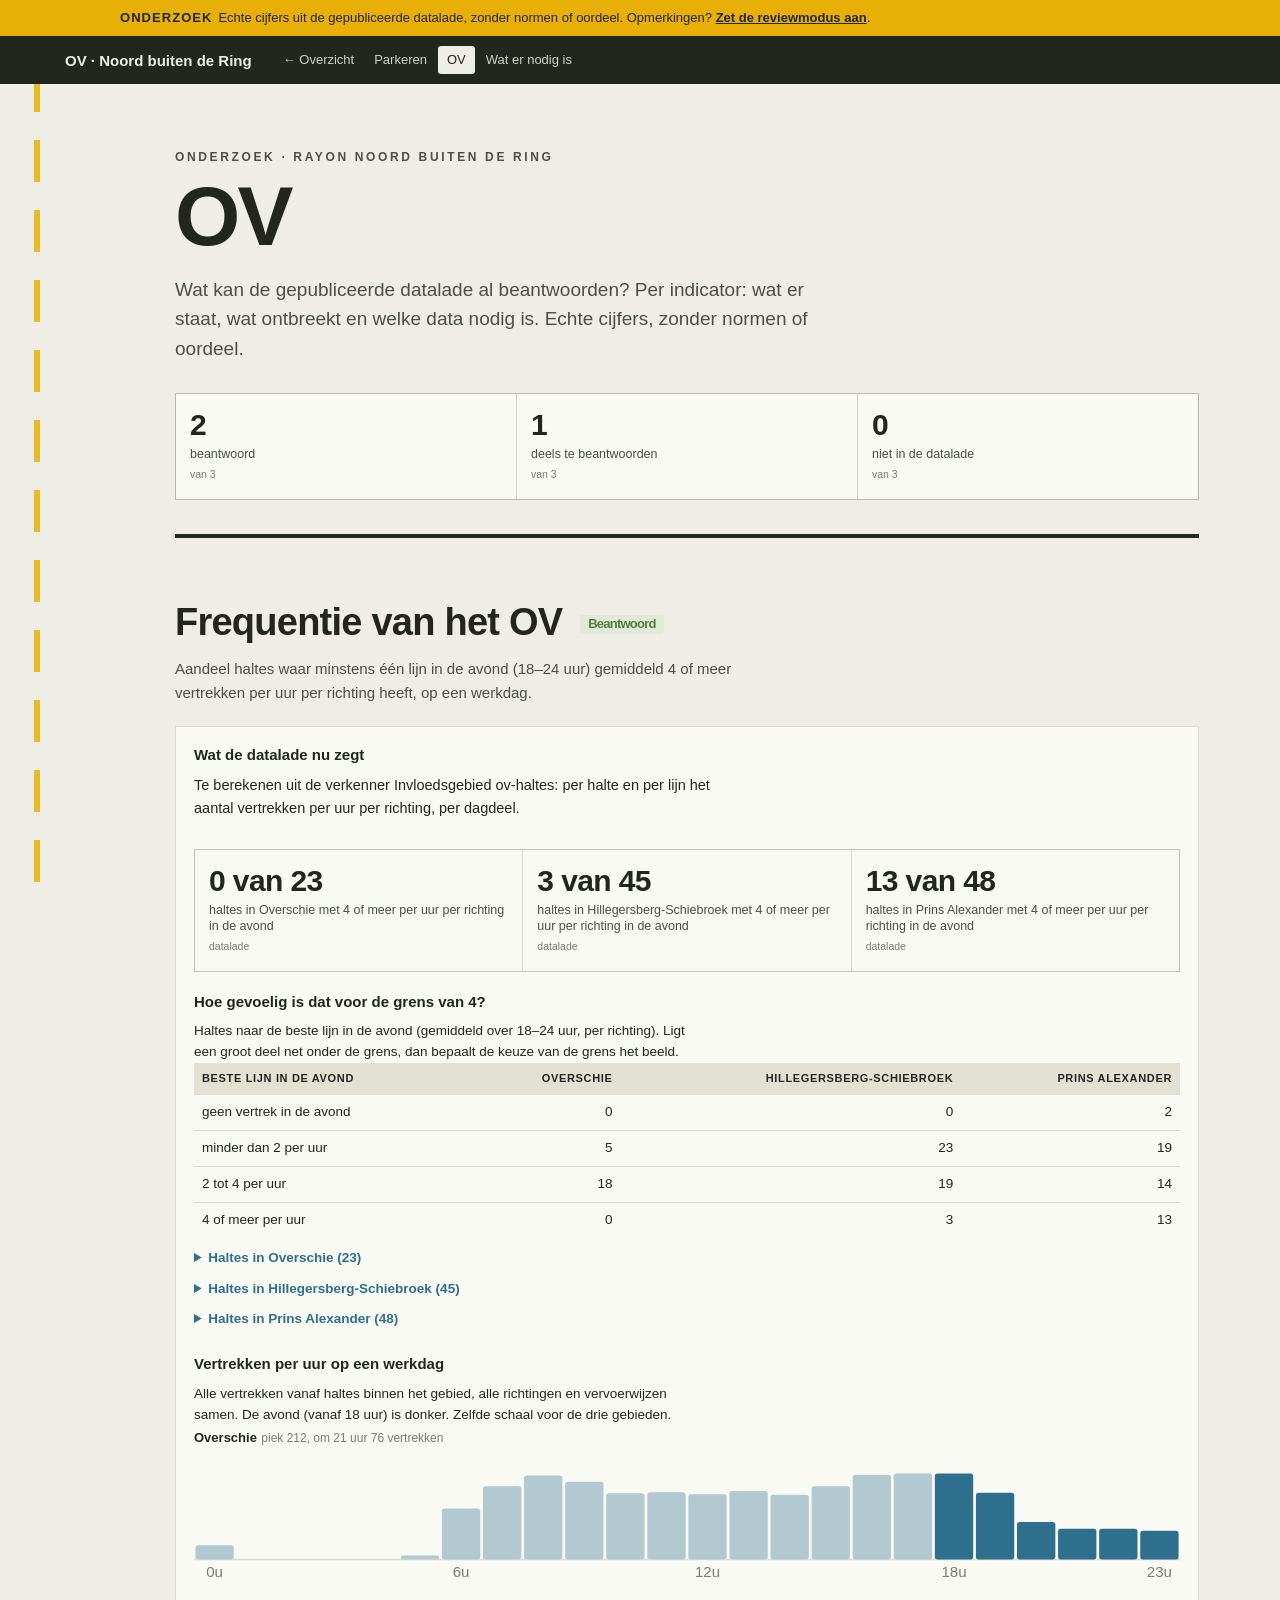
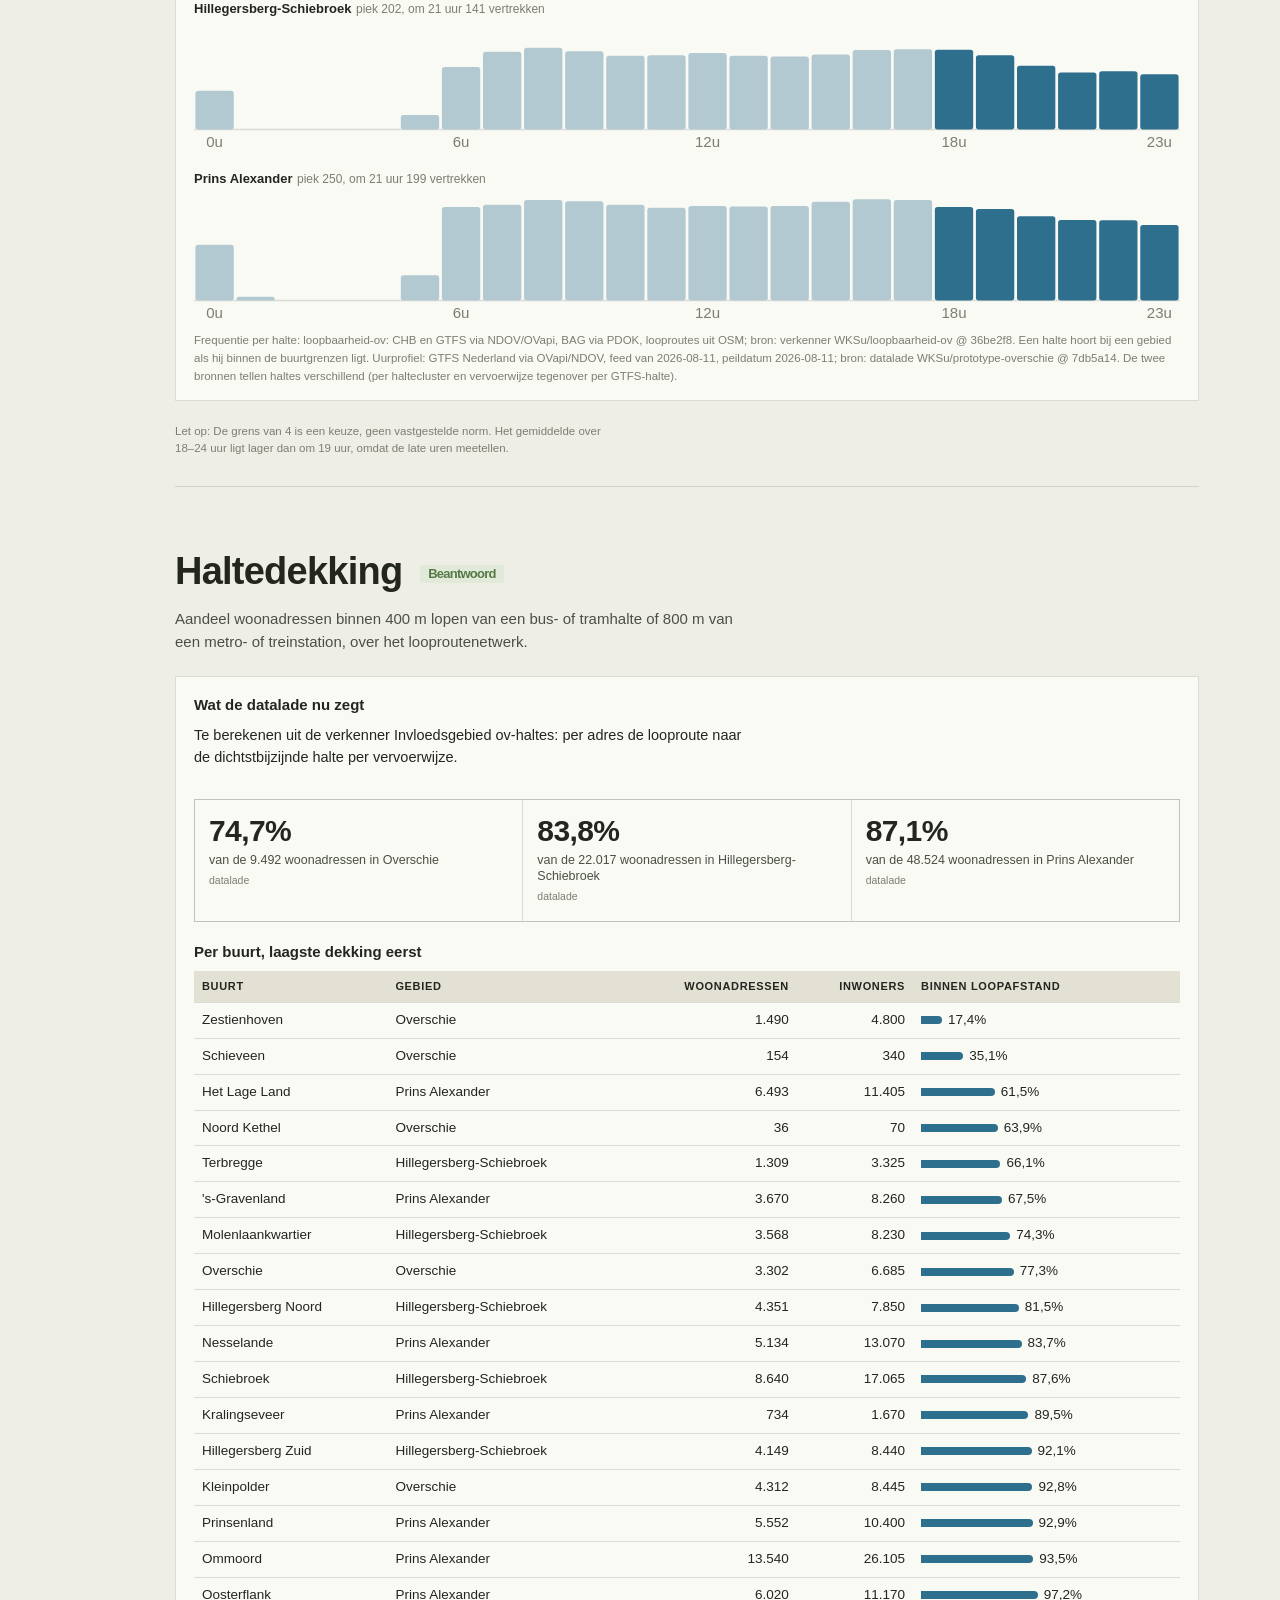
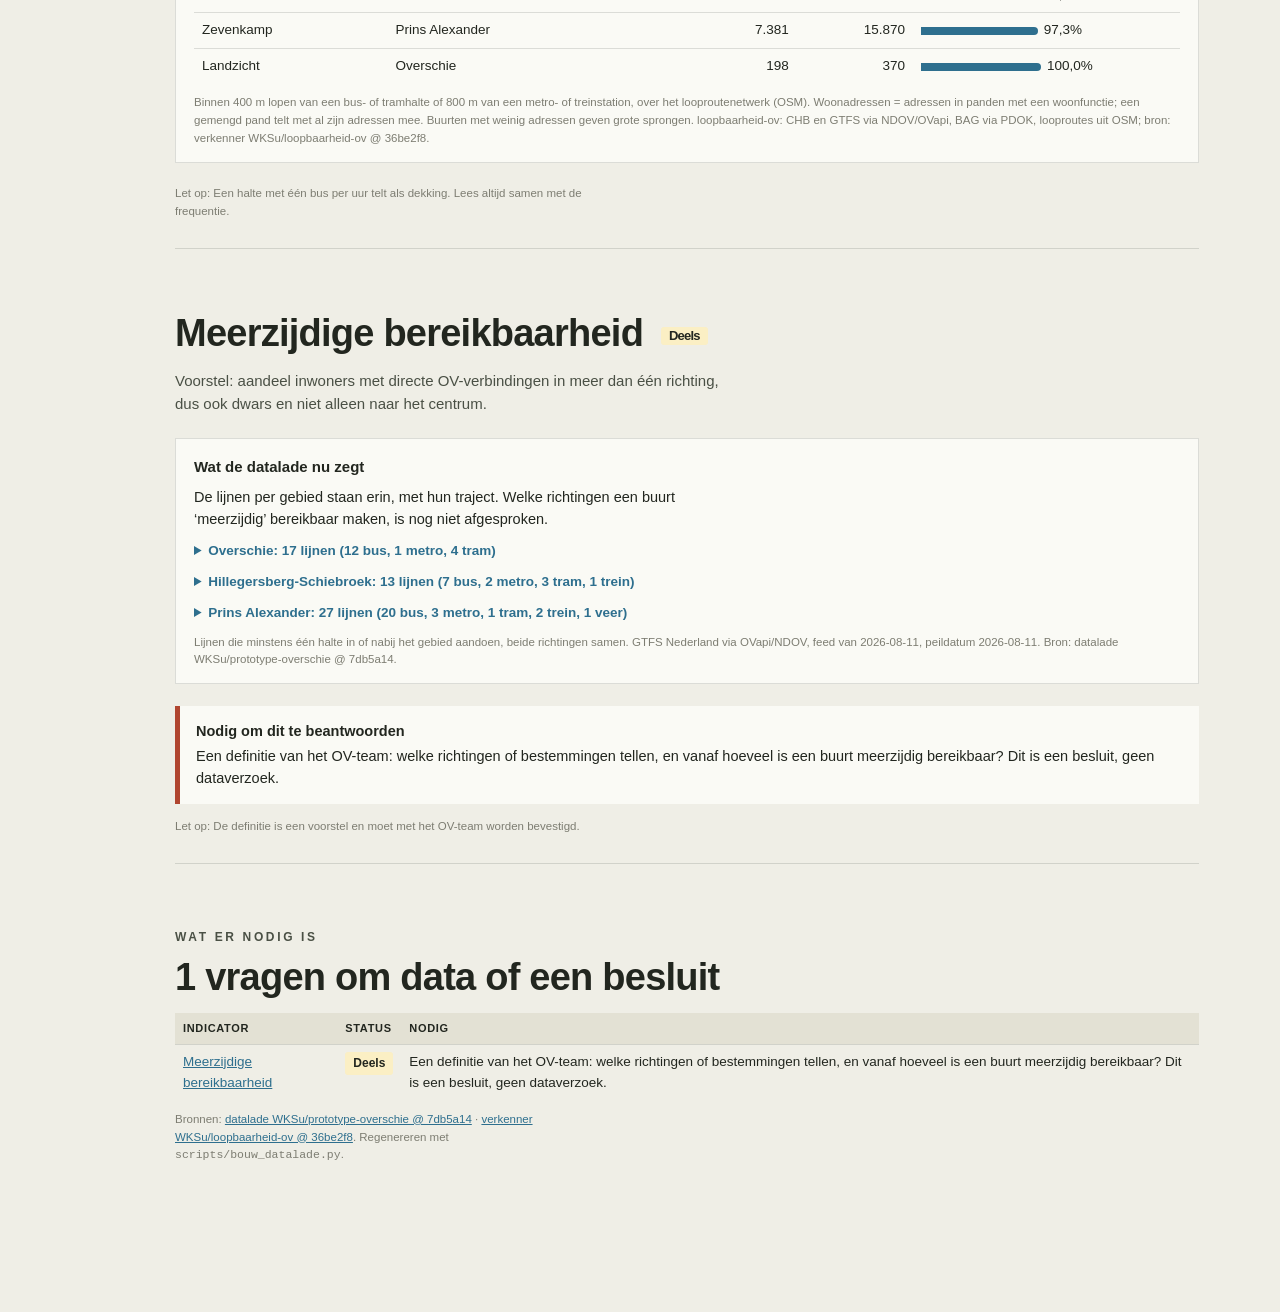
==== ov.html @ c2850d9d "Themaviewers Parkeren en OV met echte cijfers uit de datalade Parkeerdruk wordt "subbuurten met park" ====
<!DOCTYPE html>
<html lang="nl">
<head>
<meta charset="UTF-8">
<meta name="viewport" content="width=device-width, initial-scale=1">
<title>OV · Noord buiten de Ring</title>
<link rel="stylesheet" href="css/basis.css">
</head>
<body data-thema="ov" data-pagina="ov" data-review-hint="Reageer onder elk blok.">

<div class="prototype" role="note"><p><strong>Onderzoek</strong>Echte cijfers uit de gepubliceerde datalade, zonder normen of oordeel. Opmerkingen? <a href="?review=1">Zet de reviewmodus aan</a>.</p></div>

<header>
  <div class="hrow">
    <h3>OV · Noord buiten de Ring</h3>
    <nav aria-label="Pagina's">
      <a href="index.html">← Overzicht</a><a href="parkeren.html">Parkeren</a><a href="ov.html" aria-current="page">OV</a><a href="#nodig">Wat er nodig is</a>
    </nav>
  </div>
</header>

<div class="spine" aria-hidden="true"></div>

<main id="inhoud"></main>

<script src="data/indicatoren.js"></script>
<script src="data/datalade.js"></script>
<script src="js/thema.js"></script>
<script>
  // Reviewmodus alleen met ?review=1: voor een gewone bezoeker bestaat de laag niet.
  if (new URLSearchParams(location.search).get("review") === "1") {
    const s = document.createElement("script");
    s.src = "js/review.js";
    document.body.appendChild(s);
  }
</script>
</body>
</html>
---- css/basis.css ----
/* Gedeelde opmaak voor het overzicht en de themaviewers. */
/* Kleurtokens gelijk aan rayonplannen, zodat beide viewers als één familie lezen. */
:root{
  --asfalt:#22261F; --asfalt-zacht:#4A5045; --beton:#EFEEE6; --beton-diep:#E3E1D4;
  --markering:#E8B006; --schie:#2E6F8E; --polder:#557A46; --wit:#FAFAF5; --rood:#B0452F;
  --grid:rgba(34,38,31,.14); --stil:#7d7d72;
  --t-rood:#F2DCD5; --t-aandacht:#FBEFC4; --t-ok:#E1EAD9; --t-geen:#E8E7DE;
  color-scheme:light;
}
@media (prefers-color-scheme: dark){
  :root{
    --asfalt:#E9E8DF; --asfalt-zacht:#B9BAAF; --beton:#1C1F19; --beton-diep:#2A2E26; --wit:#252921;
    --grid:rgba(233,232,223,.16); --stil:#9a9b90; --rood:#E0775F; --schie:#6FAED0; --polder:#8DB77B;
    --t-rood:#4A2A22; --t-aandacht:#4A3F12; --t-ok:#2A3A24; --t-geen:#32362D;
    color-scheme:dark;
  }
}
*{margin:0;padding:0;box-sizing:border-box}
html{scroll-behavior:smooth;scroll-padding-top:110px}
body{background:var(--beton);color:var(--asfalt);font-family:"Helvetica Neue",Helvetica,Arial,sans-serif;
  font-size:16px;line-height:1.55;font-variant-numeric:tabular-nums}
button{font:inherit;color:inherit}
a{color:var(--schie)}
:focus-visible{outline:2px solid var(--schie);outline-offset:2px}

.prototype{background:var(--markering);color:#22261F;font-size:13px;padding:8px 24px}
.prototype p{max-width:1040px;margin:0 auto}
.prototype a{color:inherit;font-weight:700}
.prototype strong{text-transform:uppercase;letter-spacing:.08em;margin-right:6px}

header{position:sticky;top:0;z-index:20;background:#22261F;color:#EFEEE6;padding:10px 24px}
@media (prefers-color-scheme: dark){header{background:#0f110d}}
.hrow{max-width:1150px;margin:0 auto;display:flex;gap:14px;align-items:center;flex-wrap:wrap}
.hrow h3{font-size:15px;margin-right:8px}
nav{display:flex;gap:2px;flex:1;overflow-x:auto;scrollbar-width:none}
nav a{color:inherit;text-decoration:none;font-size:13px;padding:4px 9px;border-radius:3px;white-space:nowrap;opacity:.85}
nav a:hover{background:#EFEEE6;color:#22261F;opacity:1}
.schakel{display:inline-flex;align-items:center;gap:10px;cursor:pointer;font-weight:700;font-size:13px;background:none;border:0;color:inherit}
.schakel .baan{width:44px;height:22px;border-radius:11px;background:#5a5f54;position:relative;transition:background .2s}
.schakel .baan::after{content:"";position:absolute;left:3px;top:3px;width:16px;height:16px;border-radius:50%;background:#FAFAF5;transition:left .2s}
.schakel[aria-checked="true"] .baan{background:var(--markering)}
.schakel[aria-checked="true"] .baan::after{left:25px}
@media (prefers-reduced-motion: reduce){.schakel .baan,.schakel .baan::after{transition:none}html{scroll-behavior:auto}}

.spine{position:fixed;left:34px;top:0;bottom:0;width:6px;opacity:.85;z-index:1;
  background:repeating-linear-gradient(to bottom,var(--markering) 0 42px,transparent 42px 70px)}
@media(max-width:900px){.spine{display:none}}
main{max-width:1040px;margin:0 auto;padding:0 16px 120px;position:relative;z-index:3}
@media(min-width:901px){main{padding-left:110px;max-width:1150px}}
section{padding:64px 0 28px;border-bottom:1px solid var(--grid)}
.eyebrow{font-size:12px;font-weight:700;letter-spacing:.22em;text-transform:uppercase;color:var(--asfalt-zacht);margin-bottom:10px}
h1{font-size:clamp(40px,7vw,84px);font-weight:900;letter-spacing:-.035em;line-height:.95;text-transform:uppercase}
h1 .accent{color:transparent;-webkit-text-stroke:2px var(--asfalt)}
h2{font-size:clamp(26px,4vw,38px);font-weight:800;letter-spacing:-.02em;margin-bottom:14px;line-height:1.1}
p{max-width:68ch}
p.lead{font-size:19px;max-width:62ch;color:var(--asfalt-zacht);margin-top:18px}

.strip{display:grid;grid-template-columns:repeat(auto-fit,minmax(150px,1fr));gap:1px;background:var(--grid);border:1px solid var(--grid);margin:30px 0 6px}
.strip .cell{background:var(--wit);padding:16px 14px}
.cell .num{font-size:30px;font-weight:900;letter-spacing:-.02em;line-height:1}
.cell .lbl{font-size:12.5px;color:var(--asfalt-zacht);margin-top:6px;line-height:1.3}
.cell .src{font-size:10.5px;color:var(--stil);margin-top:4px}
.cell.rood .num{color:var(--rood)}
.knel{background:var(--wit);border-left:5px solid var(--markering);padding:14px 16px;margin:14px 0;font-size:14.5px}

.box{background:var(--wit);border:1px solid var(--grid);padding:16px 18px 14px;margin:22px 0}
.box h4{font-size:15px;font-weight:700;margin-bottom:8px}
.foot{font-size:11.5px;color:var(--stil);margin-top:10px}
.scroll{overflow-x:auto}

table.agenda{width:100%;border-collapse:collapse;font-size:14px;min-width:700px;table-layout:fixed}
table.agenda th{text-align:left;padding:9px 10px;background:var(--beton-diep);font-size:11.5px;text-transform:uppercase;letter-spacing:.08em}
table.agenda td{padding:9px 10px;border-top:1px solid var(--grid);vertical-align:top;overflow-wrap:anywhere}
table.agenda .getal{text-align:right}
tr.groep th{background:transparent;border-top:2px solid var(--asfalt);padding-top:14px;color:var(--asfalt-zacht)}
tr.ind{cursor:pointer}
tr.ind:hover td{background:var(--beton)}
tr.ind td:first-child{font-weight:600}
tr.ind td:first-child::before{content:"▸";display:inline-block;width:14px;color:var(--stil);transition:transform .15s}
tr.ind.open td:first-child::before{transform:rotate(90deg)}
.w{font-size:17px;font-weight:700}
.e,.toel{font-size:12px;color:var(--stil);font-weight:400}
.getal .oordeel{margin-top:4px}
.ntype{font-size:11.5px;color:var(--asfalt-zacht)}
.nwaarde{font-size:12.5px}

tr.kaart td{background:var(--beton);padding:0}
.ikaart{display:grid;grid-template-columns:repeat(auto-fit,minmax(220px,1fr));gap:1px;background:var(--grid);border-left:5px solid var(--markering)}
.ikaart div{background:var(--beton);padding:10px 14px;font-size:13px}
.ikaart dt{font-size:11px;text-transform:uppercase;letter-spacing:.08em;color:var(--asfalt-zacht);font-weight:700}
.ikaart .filter{background:var(--t-aandacht)}
.ikaart .filter.leeg{background:var(--t-rood)}

.oordeel{display:inline-flex;align-items:center;gap:6px;font-size:12px;font-weight:700;padding:2px 8px;border-radius:3px;white-space:nowrap}
.o-rood{background:var(--t-rood);color:var(--rood)}
.o-aandacht{background:var(--t-aandacht)}
.o-ok{background:var(--t-ok);color:var(--polder)}
.o-geen{background:var(--t-geen);color:var(--asfalt-zacht);font-weight:600}
.o-leeg{background:transparent;color:var(--rood);border:1px solid var(--t-rood)}

.legenda,.vragen{display:grid;grid-template-columns:repeat(auto-fit,minmax(220px,1fr));gap:12px;margin:22px 0}
.legenda .lk{background:var(--wit);border:1px solid var(--grid);border-top:5px solid var(--c);padding:14px 16px}
.legenda .lk b,.vraag b{display:block;font-size:15px;margin-bottom:4px}
.legenda .lk p,.vraag p{font-size:13px;color:var(--asfalt-zacht)}
.chips{display:flex;flex-wrap:wrap;gap:10px}
.vraag{border:2px dashed var(--grid);padding:16px}

/* ---------- themaviewers ---------- */
.o-ja{background:var(--t-ok);color:var(--polder)}
.o-deels{background:var(--t-aandacht)}
.o-nee{background:transparent;color:var(--rood);border:1px solid var(--rood)}
.bron-echt{font-size:10.5px;color:var(--schie);font-weight:700;letter-spacing:.04em;text-transform:uppercase}
section h2 .oordeel{vertical-align:middle;margin-left:8px;font-size:13px}
.def{color:var(--asfalt-zacht);font-size:15px}
.nodig{background:var(--wit);border-left:5px solid var(--rood);padding:14px 16px;margin:14px 0;font-size:14.5px}
.nodig b{display:block;margin-bottom:2px}
table.data{width:100%;border-collapse:collapse;font-size:13.5px}
table.data th{text-align:left;padding:7px 8px;background:var(--beton-diep);font-size:11px;text-transform:uppercase;letter-spacing:.06em}
table.data td{padding:7px 8px;border-top:1px solid var(--grid);vertical-align:top}
table.data .getal{text-align:right;white-space:nowrap}
.staaf{display:inline-block;height:8px;border-radius:0 4px 4px 0;background:var(--schie);vertical-align:middle;margin-right:6px}
.kaart-svg{width:100%;height:auto;display:block;max-height:560px}
.kaart-svg path{stroke:var(--wit);stroke-width:.6}
.kaart-svg path:hover{stroke:var(--asfalt);stroke-width:1.6}
.kaart-svg text{font-size:13px;font-weight:800;fill:var(--asfalt);paint-order:stroke;stroke:var(--wit);stroke-width:3px;pointer-events:none}
.legenda-rij{display:flex;flex-wrap:wrap;gap:4px 14px;font-size:12px;color:var(--asfalt-zacht);margin:8px 0}
.legenda-rij i{display:inline-block;width:14px;height:10px;margin-right:5px;vertical-align:middle;border:1px solid var(--grid)}
.uren{display:grid;gap:14px}
.uren svg{width:100%;height:auto;display:block}
.uren .rij b{font-size:13px}
details{margin-top:10px;font-size:13.5px}
details summary{cursor:pointer;font-weight:700;color:var(--schie)}
nav a[aria-current]{background:#EFEEE6;color:#22261F;opacity:1}
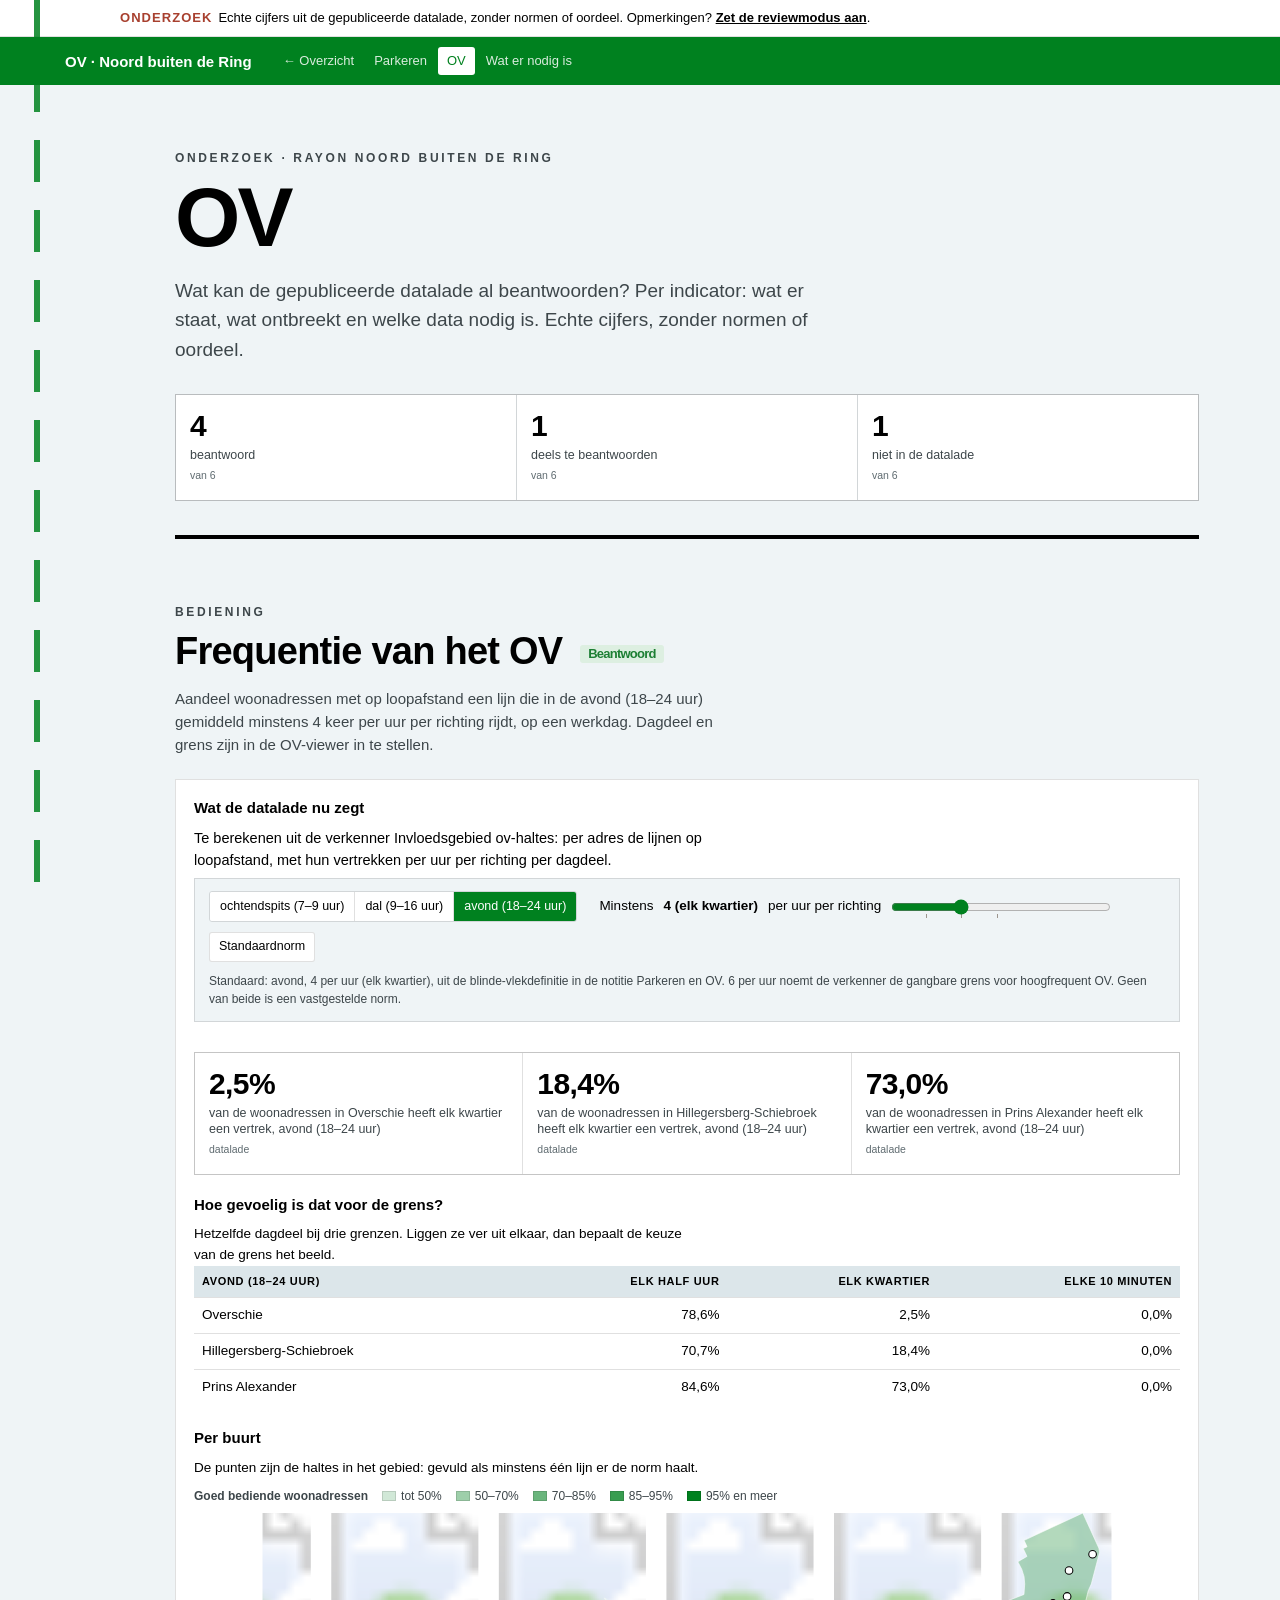
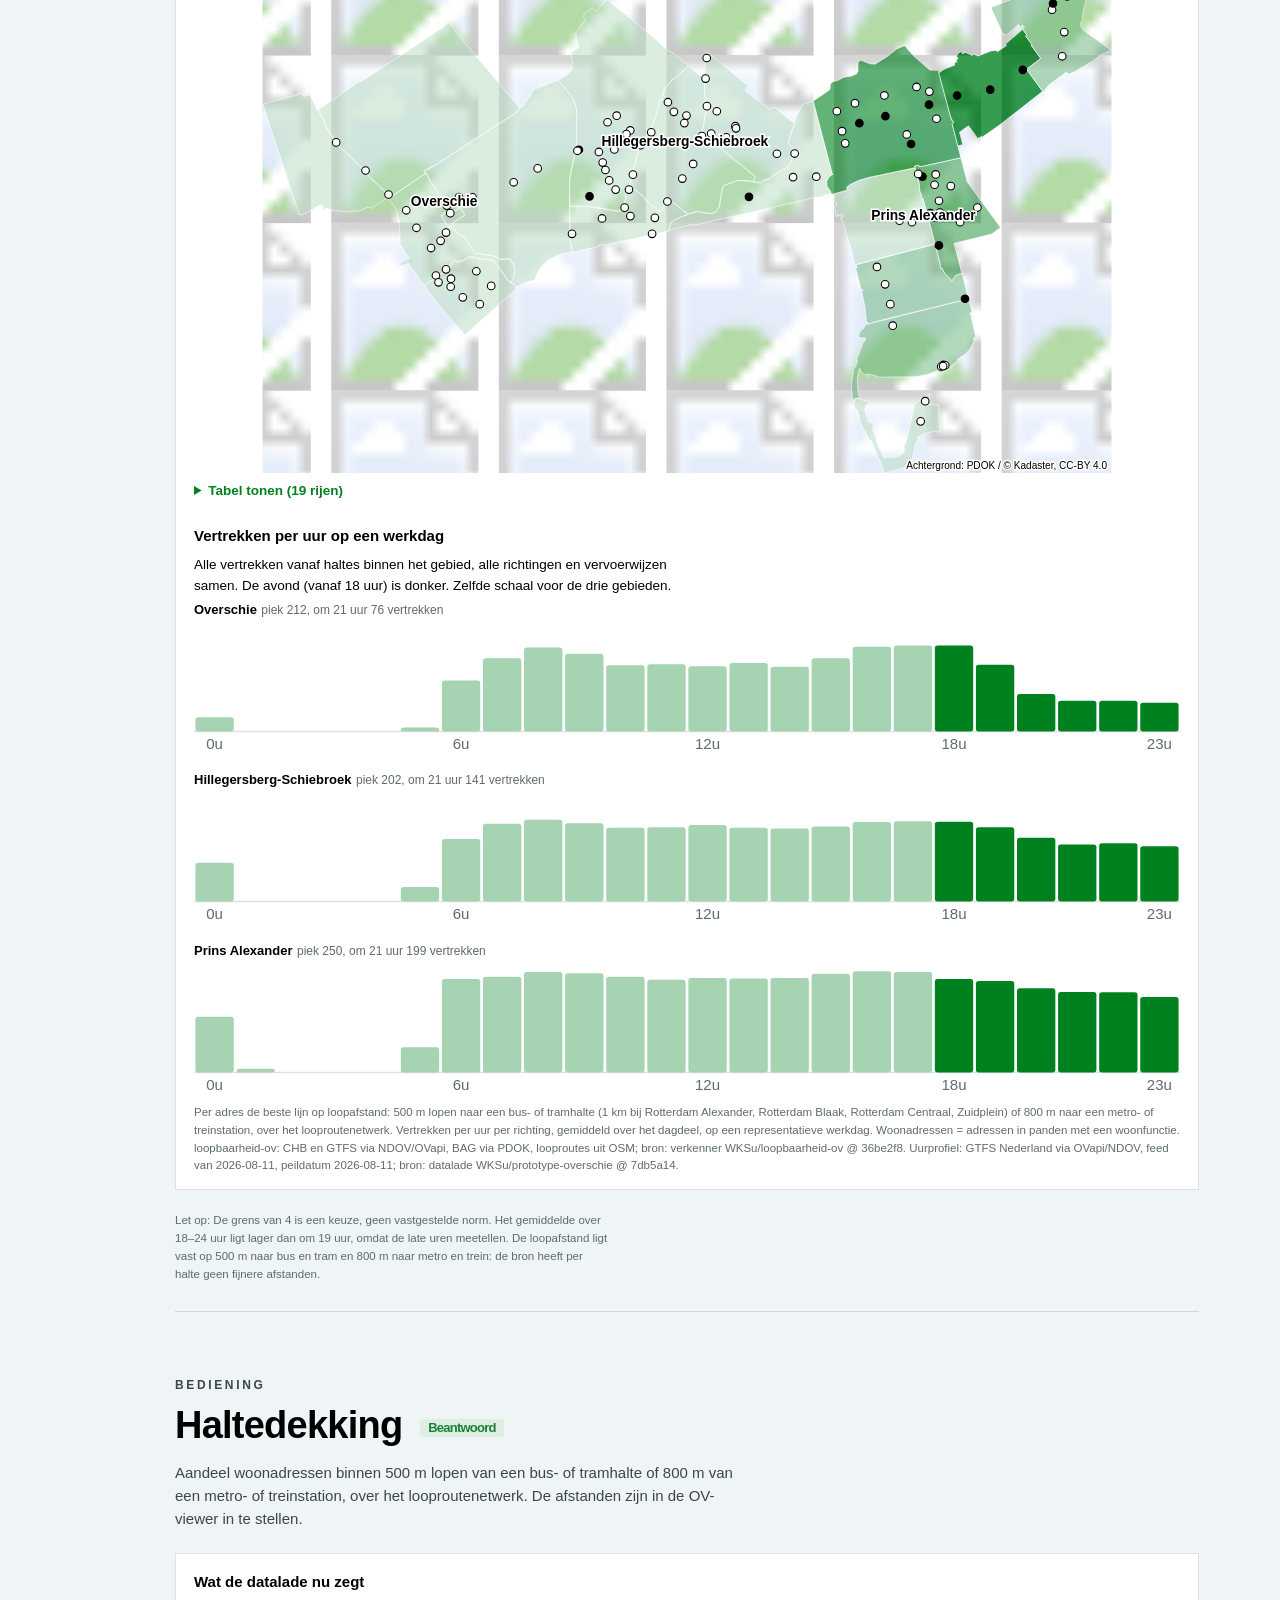
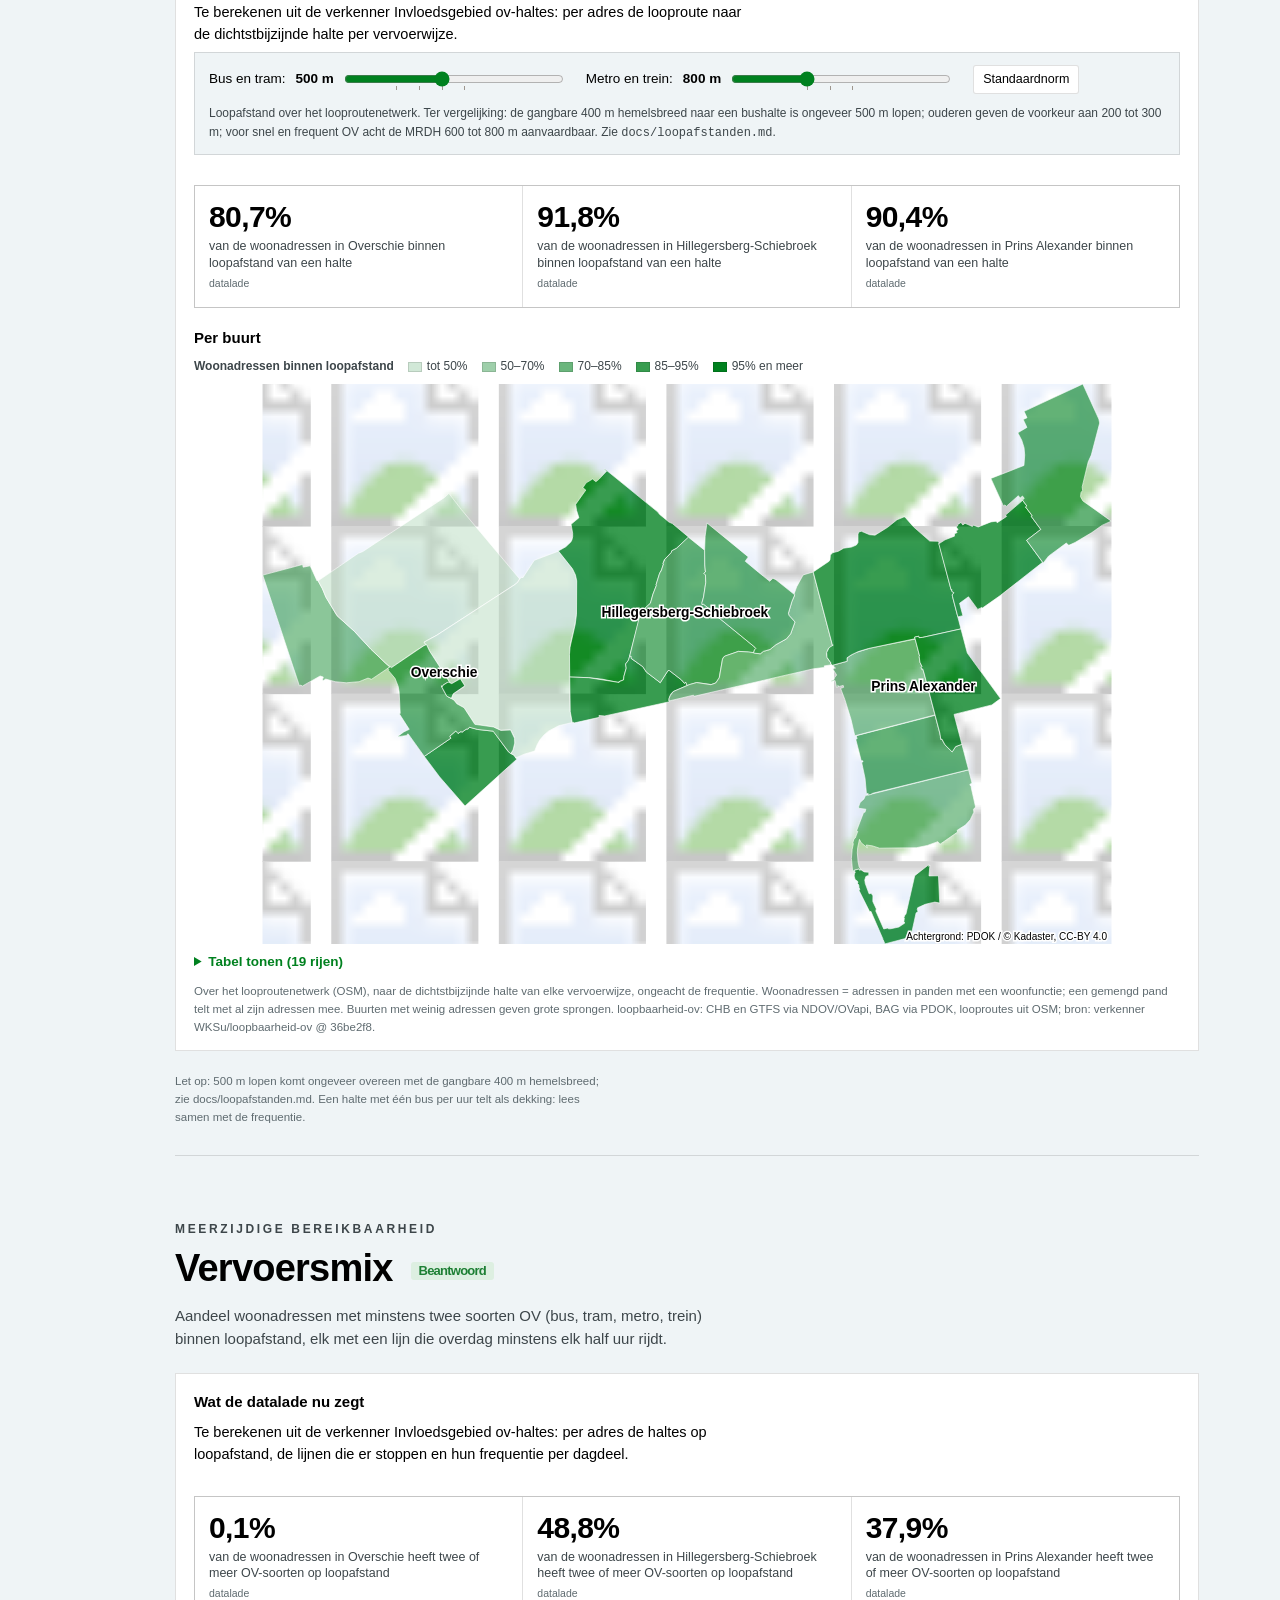
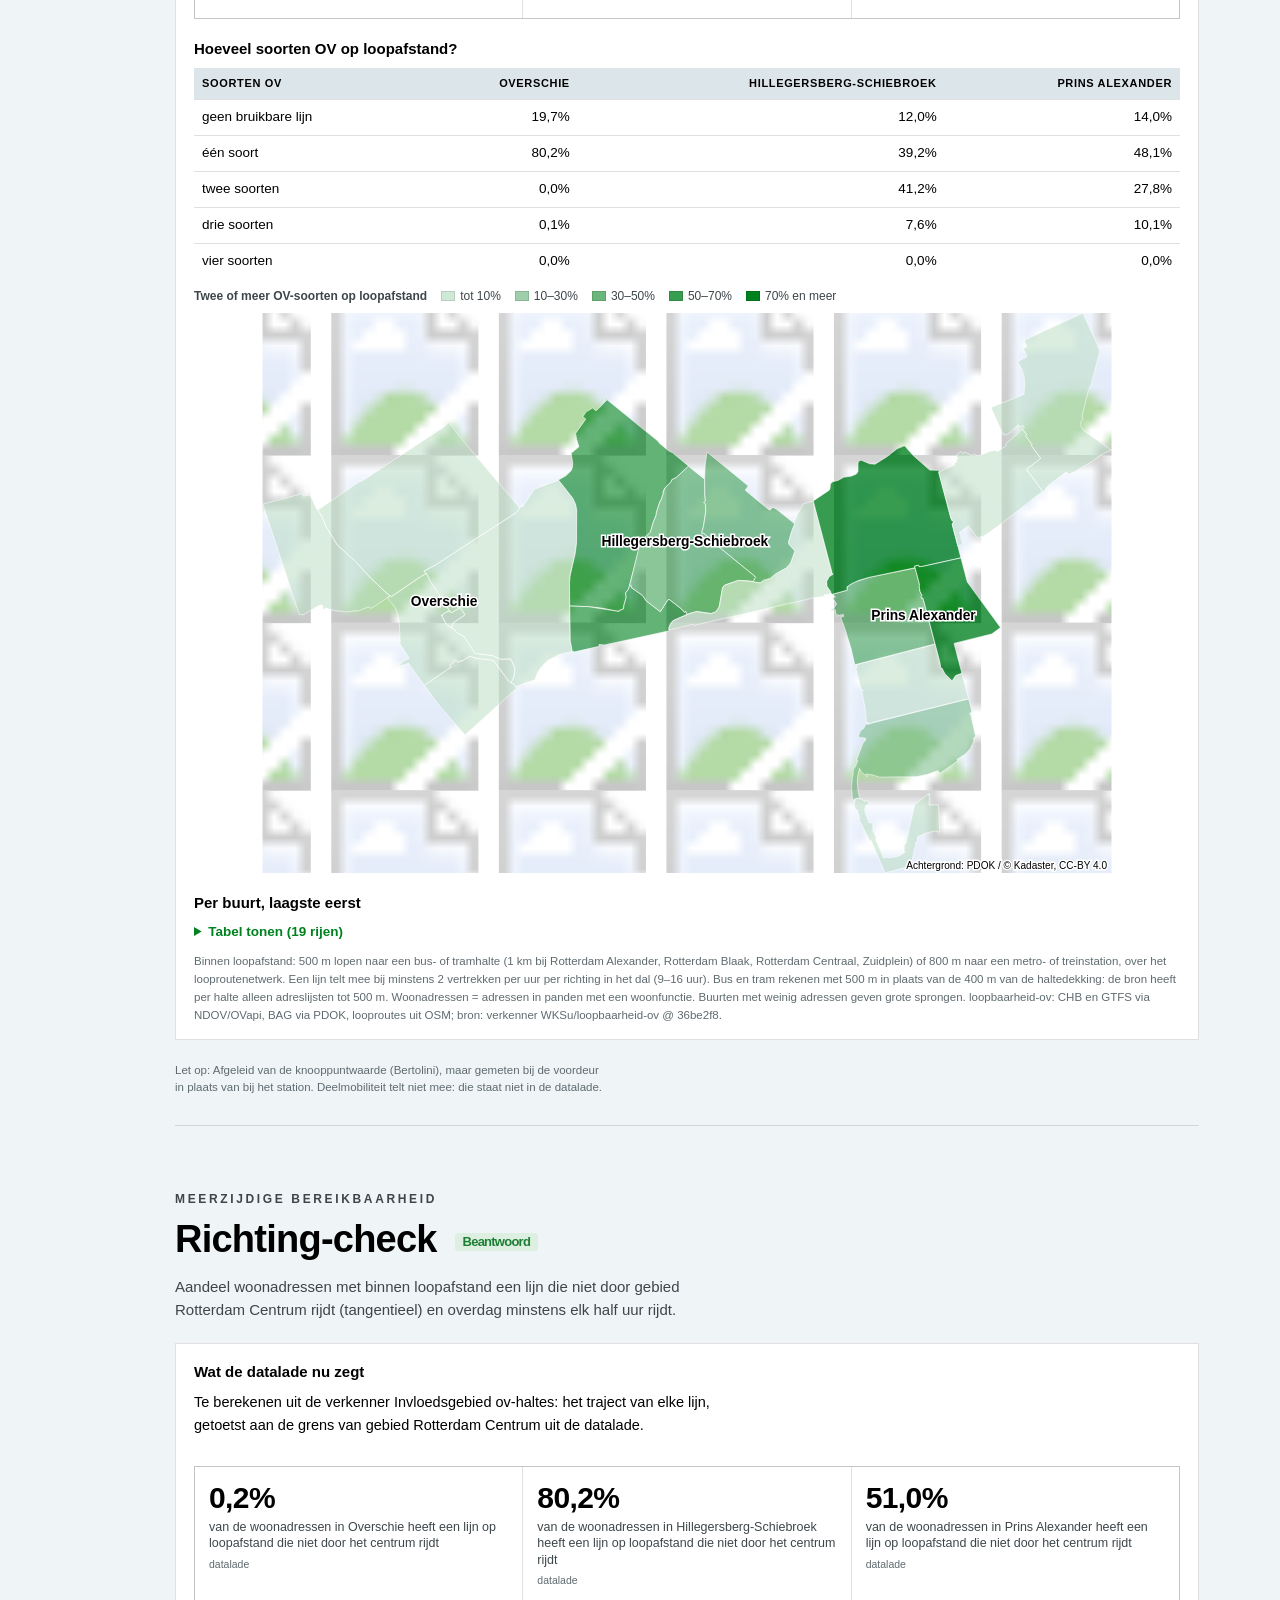
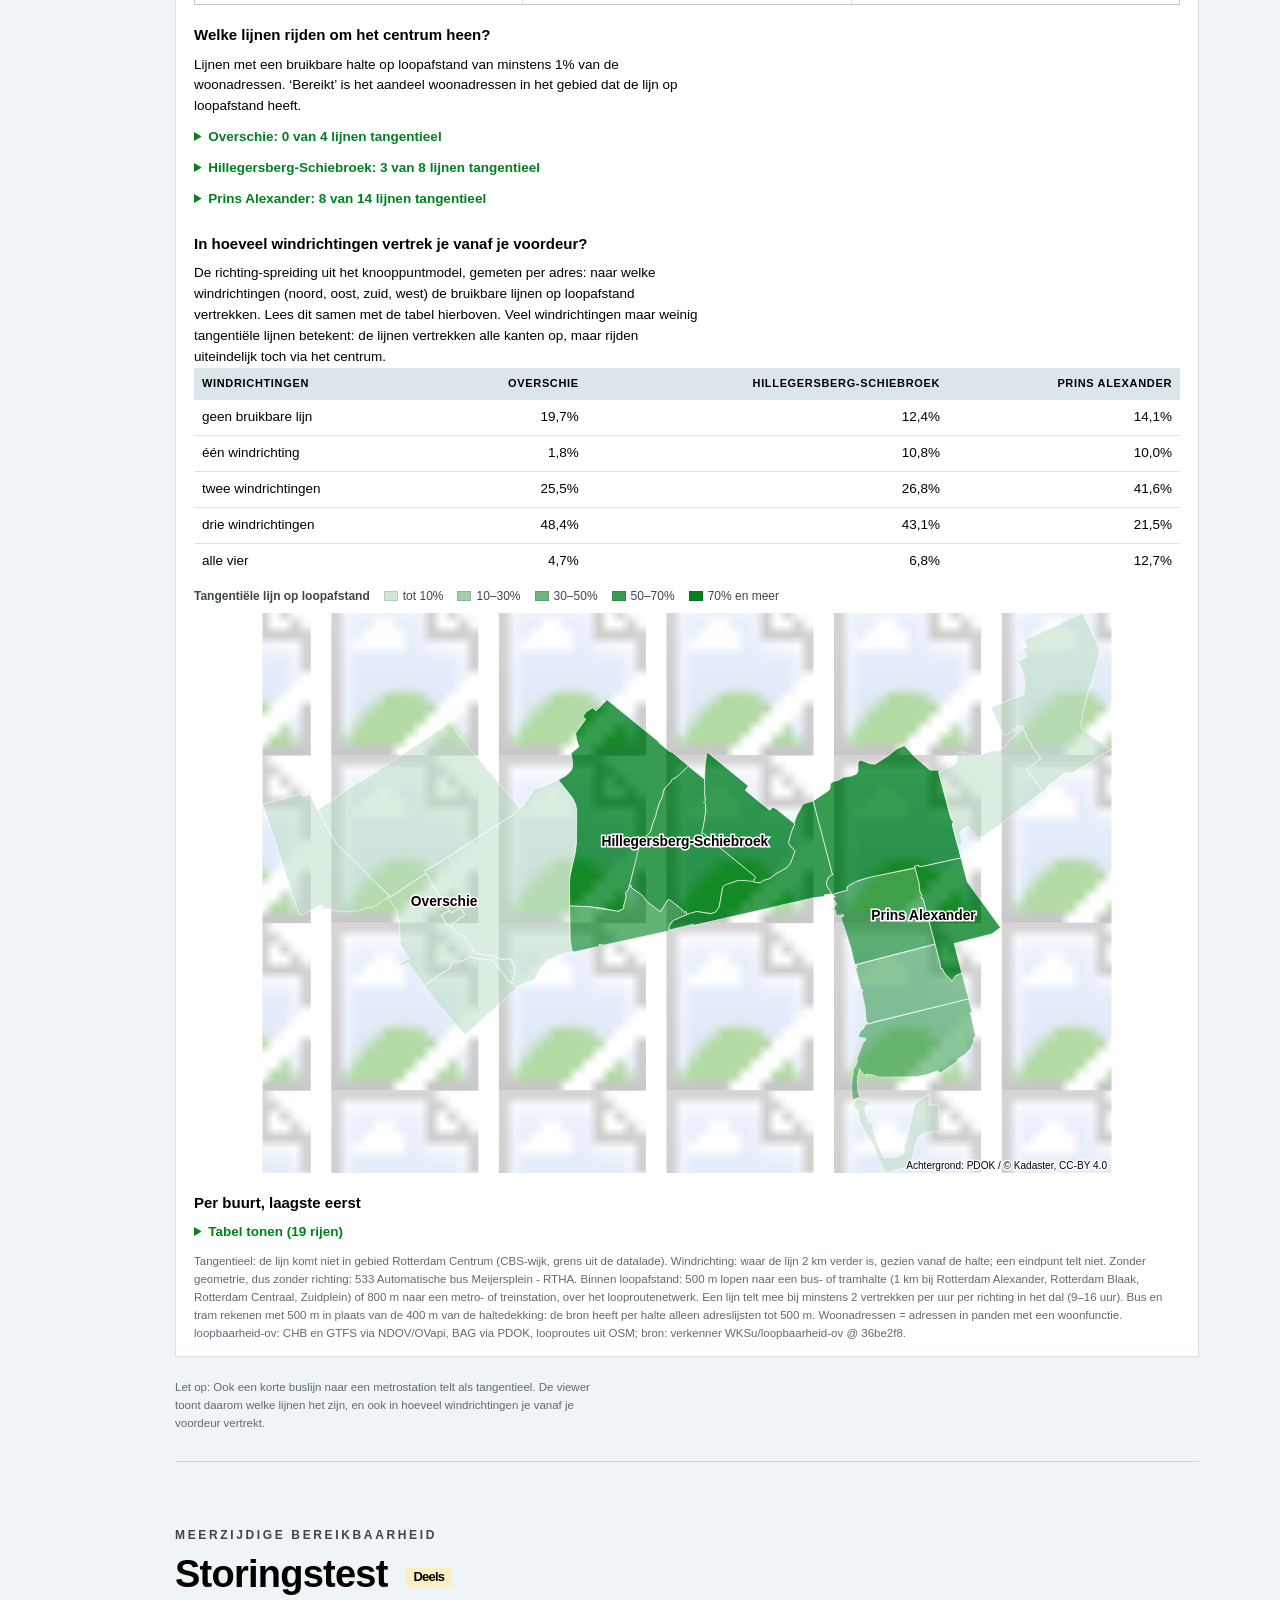
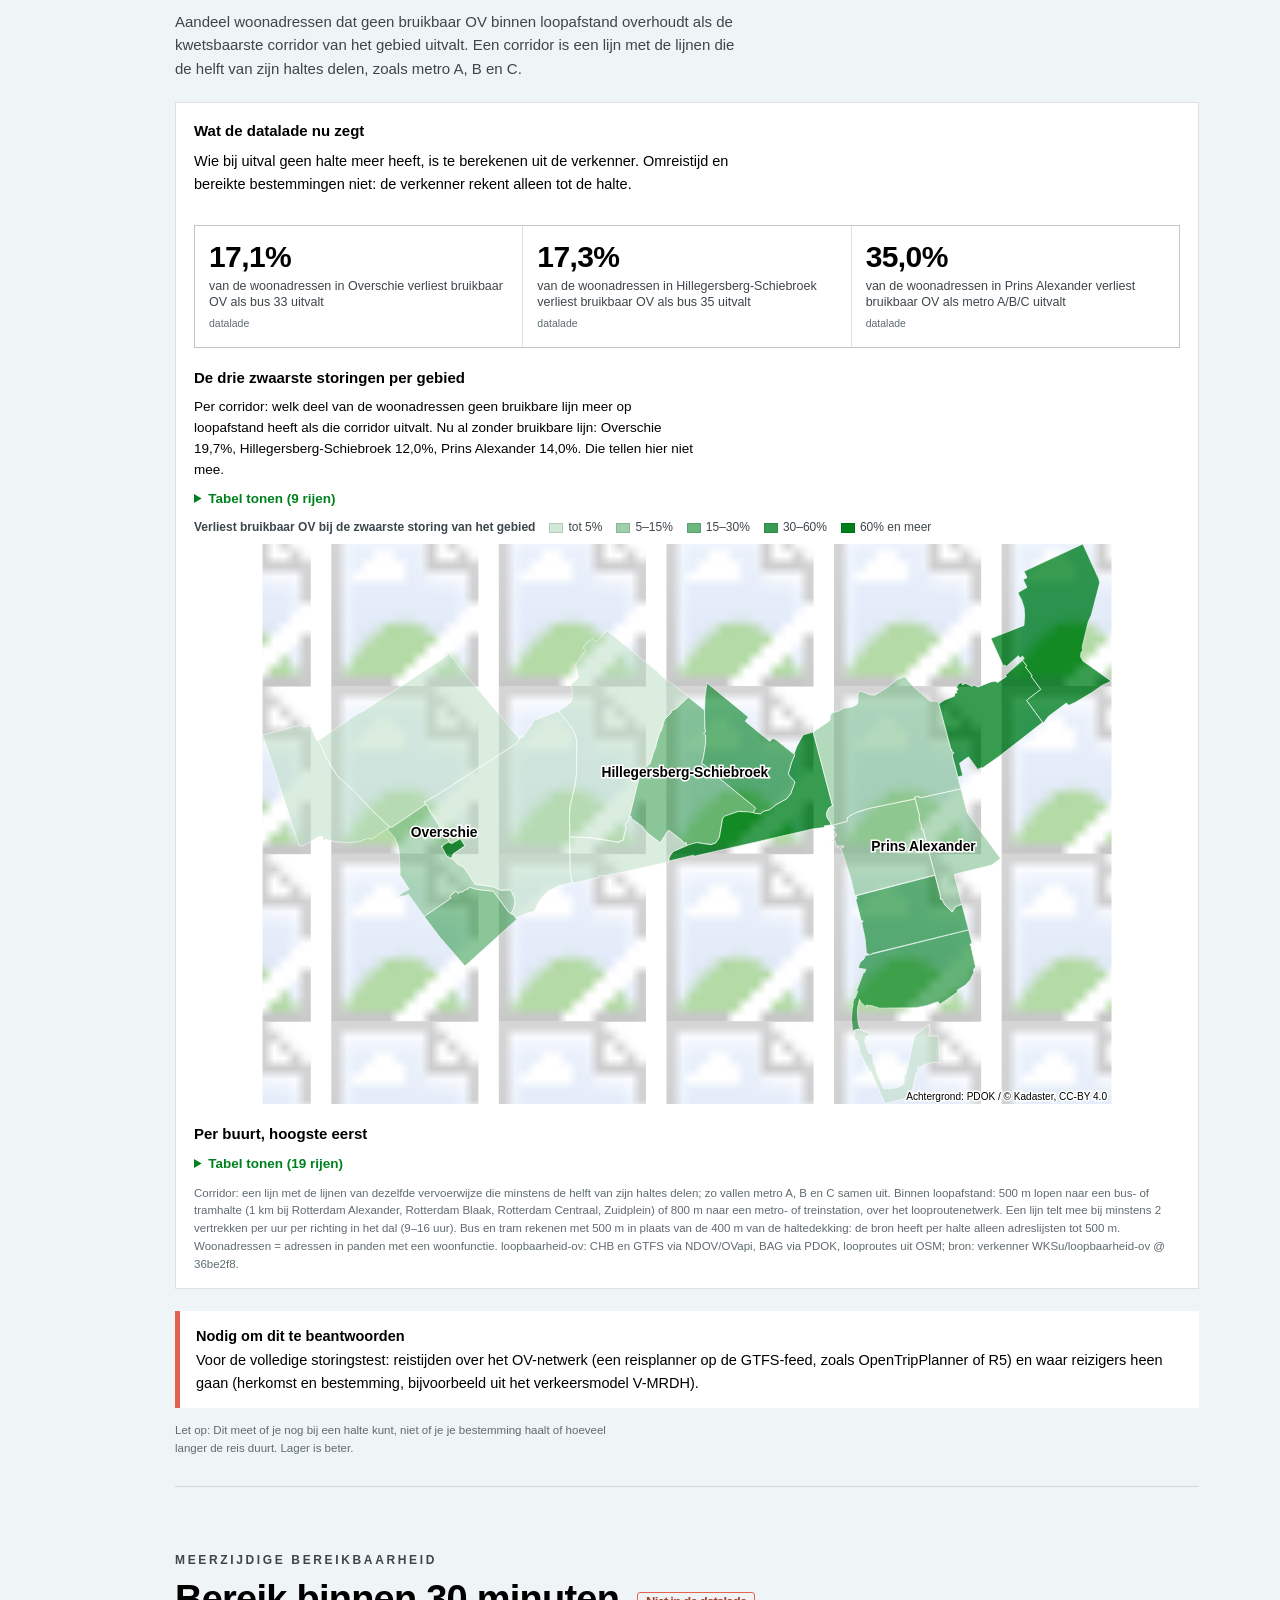
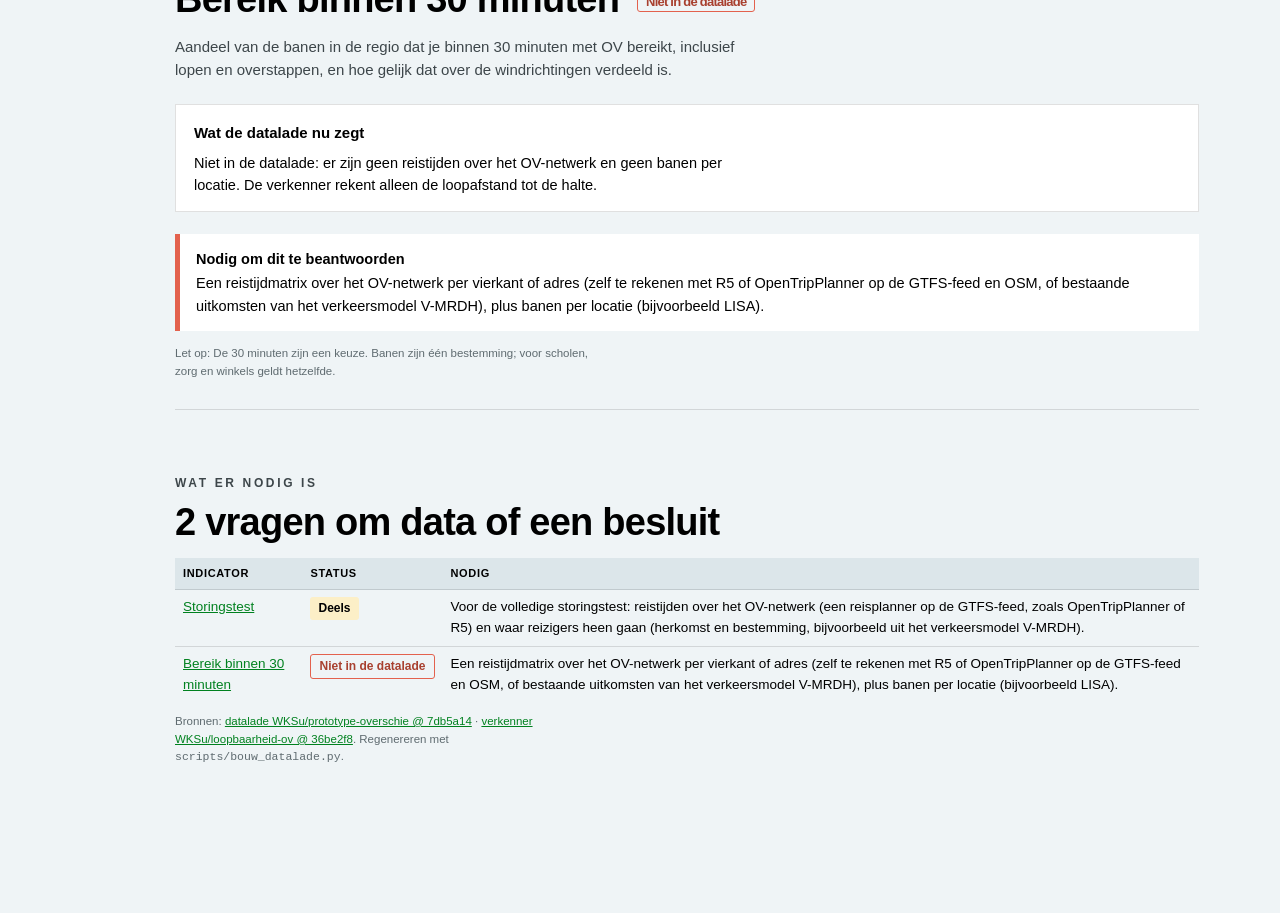
==== commit ff32a55e: "Frequentie en haltedekking per woonadres, met schuifjes en kaarten per buurt Frequentie telt nu woon" ====
--- a/ov.html
+++ b/ov.html
@@ -21,10 +21,11 @@
 
 <div class="spine" aria-hidden="true"></div>
 
-<main id="inhoud"></main>
+<main id="inhoud"><section><div class="nodig"><b>Deze viewer wordt opgebouwd met JavaScript</b>Zie je deze tekst, dan zijn <code>js/thema.js</code> en de bestanden in <code>data/</code> niet geladen. Dat gebeurt als je dit HTML-bestand los opent, bijvoorbeeld als voorbeeldweergave of bijlage. Open de hele map, of de GitHub Pages-versie.</div></section></main>
 
 <script src="data/indicatoren.js"></script>
 <script src="data/datalade.js"></script>
+<script src="js/ov-normen.js"></script>
 <script src="js/thema.js"></script>
 <script>
   // Reviewmodus alleen met ?review=1: voor een gewone bezoeker bestaat de laag niet.
--- a/css/basis.css
+++ b/css/basis.css
@@ -1,19 +1,15 @@
 /* Gedeelde opmaak voor het overzicht en de themaviewers. */
-/* Kleurtokens gelijk aan rayonplannen, zodat beide viewers als één familie lezen. */
+/* Huisstijl gemeente Rotterdam: groen #00811F, donkergroen #1D7F34, rood #E3614D,
+   achtergrond #EFF4F6, zwart en wit. Alleen licht. De tinten (--t-*) en grijzen zijn daarvan
+   afgeleid; geel voor 'aandacht' is de enige toevoeging, want een status heeft drie kleuren nodig. */
 :root{
-  --asfalt:#22261F; --asfalt-zacht:#4A5045; --beton:#EFEEE6; --beton-diep:#E3E1D4;
-  --markering:#E8B006; --schie:#2E6F8E; --polder:#557A46; --wit:#FAFAF5; --rood:#B0452F;
-  --grid:rgba(34,38,31,.14); --stil:#7d7d72;
-  --t-rood:#F2DCD5; --t-aandacht:#FBEFC4; --t-ok:#E1EAD9; --t-geen:#E8E7DE;
+  --asfalt:#000000; --asfalt-zacht:#3D464A; --beton:#EFF4F6; --beton-diep:#DCE6EA;
+  --markering:#00811F; --schie:#00811F; --polder:#1D7F34; --wit:#FFFFFF; --rood:#E3614D;
+  /* #E3614D haalt op wit 3,5:1; voor kleine tekst een donkerder variant van hetzelfde rood. */
+  --rood-tekst:#A8402F;
+  --grid:rgba(0,0,0,.12); --stil:#5F6B70;
+  --t-rood:#FBE2DE; --t-aandacht:#FCEFC7; --t-ok:#DDEFE1; --t-geen:#E3E9EC;
   color-scheme:light;
-}
-@media (prefers-color-scheme: dark){
-  :root{
-    --asfalt:#E9E8DF; --asfalt-zacht:#B9BAAF; --beton:#1C1F19; --beton-diep:#2A2E26; --wit:#252921;
-    --grid:rgba(233,232,223,.16); --stil:#9a9b90; --rood:#E0775F; --schie:#6FAED0; --polder:#8DB77B;
-    --t-rood:#4A2A22; --t-aandacht:#4A3F12; --t-ok:#2A3A24; --t-geen:#32362D;
-    color-scheme:dark;
-  }
 }
 *{margin:0;padding:0;box-sizing:border-box}
 html{scroll-behavior:smooth;scroll-padding-top:110px}
@@ -23,22 +19,22 @@
 a{color:var(--schie)}
 :focus-visible{outline:2px solid var(--schie);outline-offset:2px}
 
-.prototype{background:var(--markering);color:#22261F;font-size:13px;padding:8px 24px}
+.prototype{background:var(--wit);color:var(--asfalt);font-size:13px;padding:8px 24px;border-bottom:1px solid var(--grid)}
 .prototype p{max-width:1040px;margin:0 auto}
 .prototype a{color:inherit;font-weight:700}
-.prototype strong{text-transform:uppercase;letter-spacing:.08em;margin-right:6px}
+.prototype strong{text-transform:uppercase;letter-spacing:.08em;margin-right:6px;color:var(--rood-tekst)}
 
-header{position:sticky;top:0;z-index:20;background:#22261F;color:#EFEEE6;padding:10px 24px}
-@media (prefers-color-scheme: dark){header{background:#0f110d}}
+header{position:sticky;top:0;z-index:20;background:var(--schie);color:#fff;padding:10px 24px}
 .hrow{max-width:1150px;margin:0 auto;display:flex;gap:14px;align-items:center;flex-wrap:wrap}
 .hrow h3{font-size:15px;margin-right:8px}
 nav{display:flex;gap:2px;flex:1;overflow-x:auto;scrollbar-width:none}
 nav a{color:inherit;text-decoration:none;font-size:13px;padding:4px 9px;border-radius:3px;white-space:nowrap;opacity:.85}
-nav a:hover{background:#EFEEE6;color:#22261F;opacity:1}
+nav a:hover{background:#fff;color:var(--schie);opacity:1}
 .schakel{display:inline-flex;align-items:center;gap:10px;cursor:pointer;font-weight:700;font-size:13px;background:none;border:0;color:inherit}
-.schakel .baan{width:44px;height:22px;border-radius:11px;background:#5a5f54;position:relative;transition:background .2s}
-.schakel .baan::after{content:"";position:absolute;left:3px;top:3px;width:16px;height:16px;border-radius:50%;background:#FAFAF5;transition:left .2s}
-.schakel[aria-checked="true"] .baan{background:var(--markering)}
+.schakel .baan{width:44px;height:22px;border-radius:11px;background:rgba(0,0,0,.3);position:relative;transition:background .2s}
+.schakel .baan::after{content:"";position:absolute;left:3px;top:3px;width:16px;height:16px;border-radius:50%;background:#fff;transition:left .2s}
+.schakel[aria-checked="true"] .baan{background:#fff}
+.schakel[aria-checked="true"] .baan::after{background:var(--schie)}
 .schakel[aria-checked="true"] .baan::after{left:25px}
 @media (prefers-reduced-motion: reduce){.schakel .baan,.schakel .baan::after{transition:none}html{scroll-behavior:auto}}
 
@@ -60,7 +56,7 @@
 .cell .num{font-size:30px;font-weight:900;letter-spacing:-.02em;line-height:1}
 .cell .lbl{font-size:12.5px;color:var(--asfalt-zacht);margin-top:6px;line-height:1.3}
 .cell .src{font-size:10.5px;color:var(--stil);margin-top:4px}
-.cell.rood .num{color:var(--rood)}
+.cell.rood .num{color:var(--rood-tekst)}
 .knel{background:var(--wit);border-left:5px solid var(--markering);padding:14px 16px;margin:14px 0;font-size:14.5px}
 
 .box{background:var(--wit);border:1px solid var(--grid);padding:16px 18px 14px;margin:22px 0}
@@ -92,11 +88,11 @@
 .ikaart .filter.leeg{background:var(--t-rood)}
 
 .oordeel{display:inline-flex;align-items:center;gap:6px;font-size:12px;font-weight:700;padding:2px 8px;border-radius:3px;white-space:nowrap}
-.o-rood{background:var(--t-rood);color:var(--rood)}
+.o-rood{background:var(--t-rood);color:var(--rood-tekst)}
 .o-aandacht{background:var(--t-aandacht)}
 .o-ok{background:var(--t-ok);color:var(--polder)}
 .o-geen{background:var(--t-geen);color:var(--asfalt-zacht);font-weight:600}
-.o-leeg{background:transparent;color:var(--rood);border:1px solid var(--t-rood)}
+.o-leeg{background:transparent;color:var(--rood-tekst);border:1px solid var(--t-rood)}
 
 .legenda,.vragen{display:grid;grid-template-columns:repeat(auto-fit,minmax(220px,1fr));gap:12px;margin:22px 0}
 .legenda .lk{background:var(--wit);border:1px solid var(--grid);border-top:5px solid var(--c);padding:14px 16px}
@@ -108,7 +104,7 @@
 /* ---------- themaviewers ---------- */
 .o-ja{background:var(--t-ok);color:var(--polder)}
 .o-deels{background:var(--t-aandacht)}
-.o-nee{background:transparent;color:var(--rood);border:1px solid var(--rood)}
+.o-nee{background:transparent;color:var(--rood-tekst);border:1px solid var(--rood)}
 .bron-echt{font-size:10.5px;color:var(--schie);font-weight:700;letter-spacing:.04em;text-transform:uppercase}
 section h2 .oordeel{vertical-align:middle;margin-left:8px;font-size:13px}
 .def{color:var(--asfalt-zacht);font-size:15px}
@@ -120,7 +116,8 @@
 table.data .getal{text-align:right;white-space:nowrap}
 .staaf{display:inline-block;height:8px;border-radius:0 4px 4px 0;background:var(--schie);vertical-align:middle;margin-right:6px}
 .kaart-svg{width:100%;height:auto;display:block;max-height:560px}
-.kaart-svg path{stroke:var(--wit);stroke-width:.6}
+/* Doorschijnend, zodat de PDOK-ondergrond (straten, water) door de vlakken heen te lezen is. */
+.kaart-svg path{stroke:var(--wit);stroke-width:.6;fill-opacity:.78}
 .kaart-svg path:hover{stroke:var(--asfalt);stroke-width:1.6}
 .kaart-svg text{font-size:13px;font-weight:800;fill:var(--asfalt);paint-order:stroke;stroke:var(--wit);stroke-width:3px;pointer-events:none}
 .legenda-rij{display:flex;flex-wrap:wrap;gap:4px 14px;font-size:12px;color:var(--asfalt-zacht);margin:8px 0}
@@ -130,4 +127,16 @@
 .uren .rij b{font-size:13px}
 details{margin-top:10px;font-size:13.5px}
 details summary{cursor:pointer;font-weight:700;color:var(--schie)}
-nav a[aria-current]{background:#EFEEE6;color:#22261F;opacity:1}
+nav a[aria-current]{background:#fff;color:var(--schie);opacity:1}
+
+/* ---------- normschuifjes ---------- */
+.normen{display:flex;flex-wrap:wrap;gap:10px 22px;align-items:center;background:var(--beton);border:1px solid var(--grid);padding:12px 14px;margin:6px 0 14px;font-size:13.5px}
+.normen label{display:flex;flex-wrap:wrap;gap:4px 10px;align-items:center}
+.normen input[type=range]{width:220px;max-width:100%;accent-color:var(--schie)}
+.knoppen{display:inline-flex;flex-wrap:wrap;border:1px solid var(--grid);border-radius:3px;overflow:hidden}
+.knoppen button{background:var(--wit);border:0;border-right:1px solid var(--grid);padding:5px 10px;cursor:pointer;font-size:12.5px}
+.knoppen button:last-child{border-right:0}
+.knoppen button[aria-pressed="true"]{background:var(--schie);color:#fff}
+.normen .terug{background:var(--wit);border:1px solid var(--grid);border-radius:3px;padding:4px 9px;cursor:pointer;font-size:12.5px}
+.ijk{flex-basis:100%;font-size:12px;color:var(--asfalt-zacht)}
+details.tabel-in{margin-top:8px}
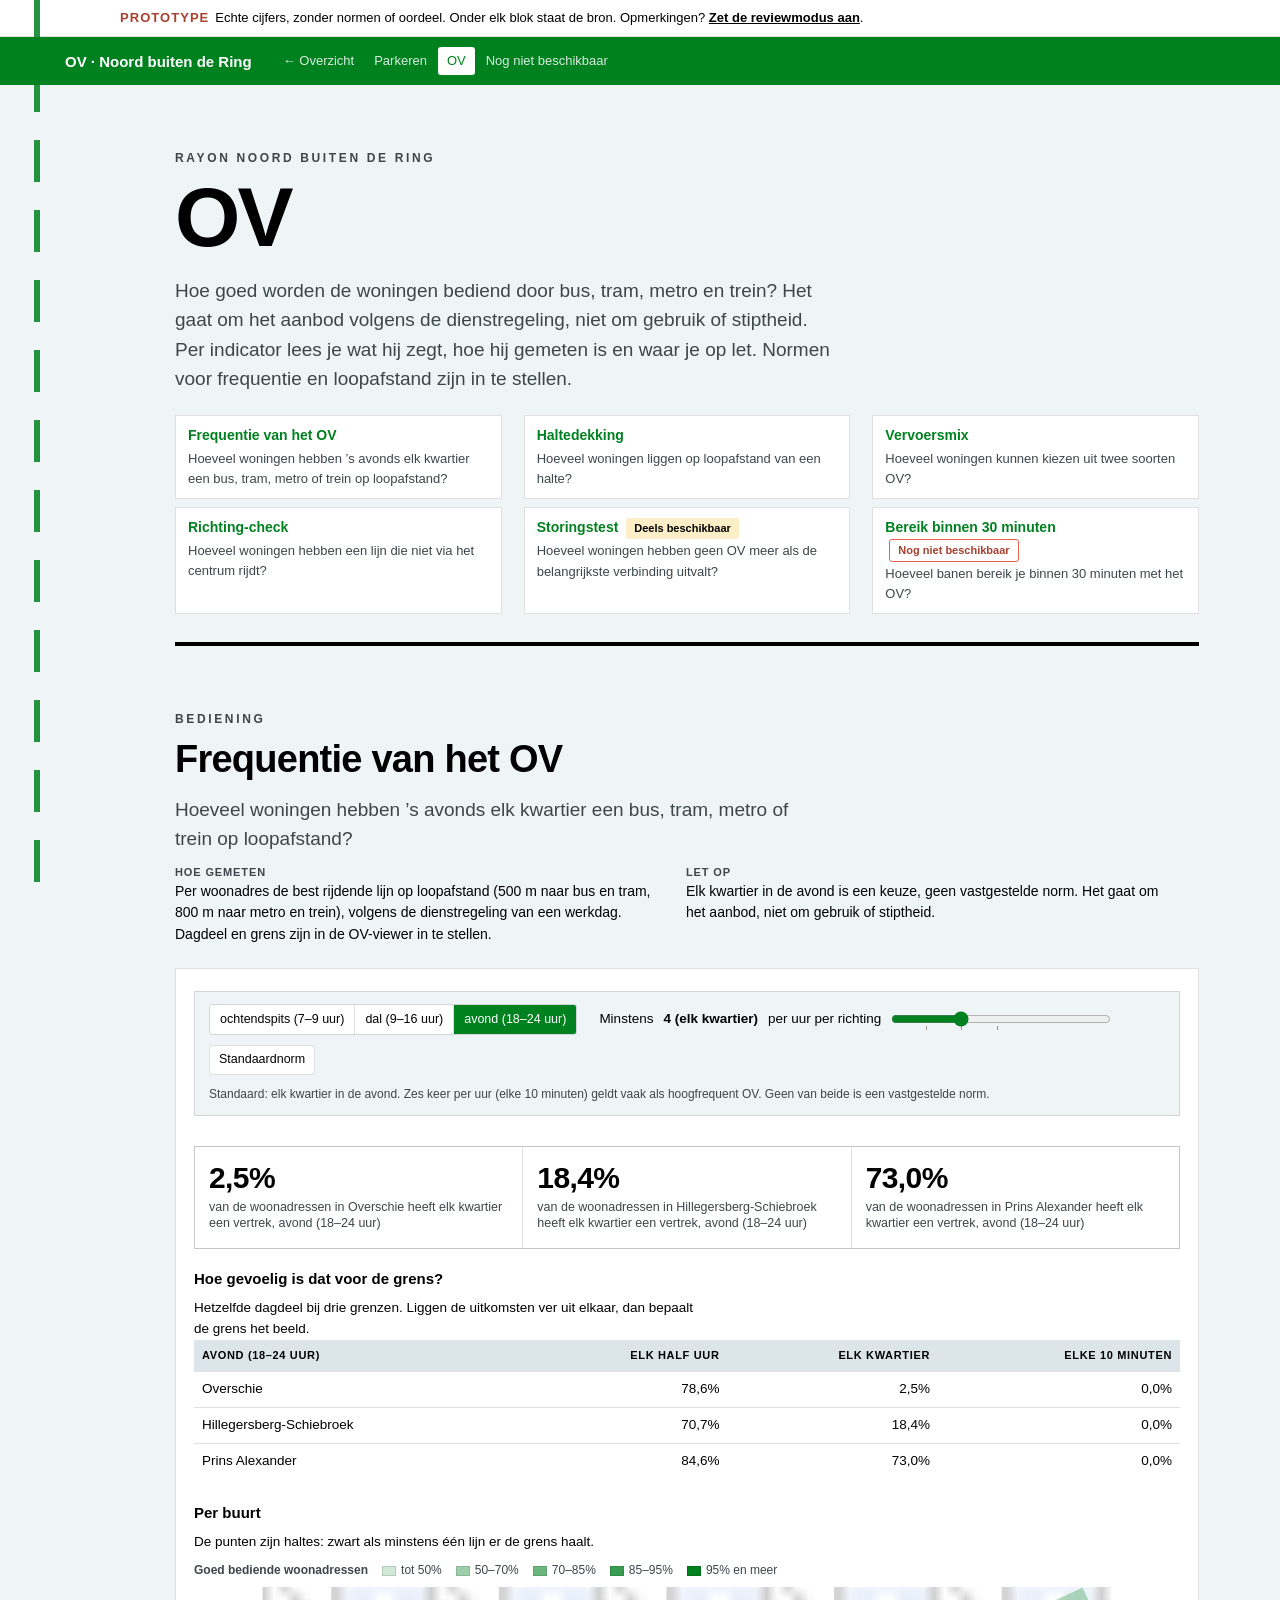
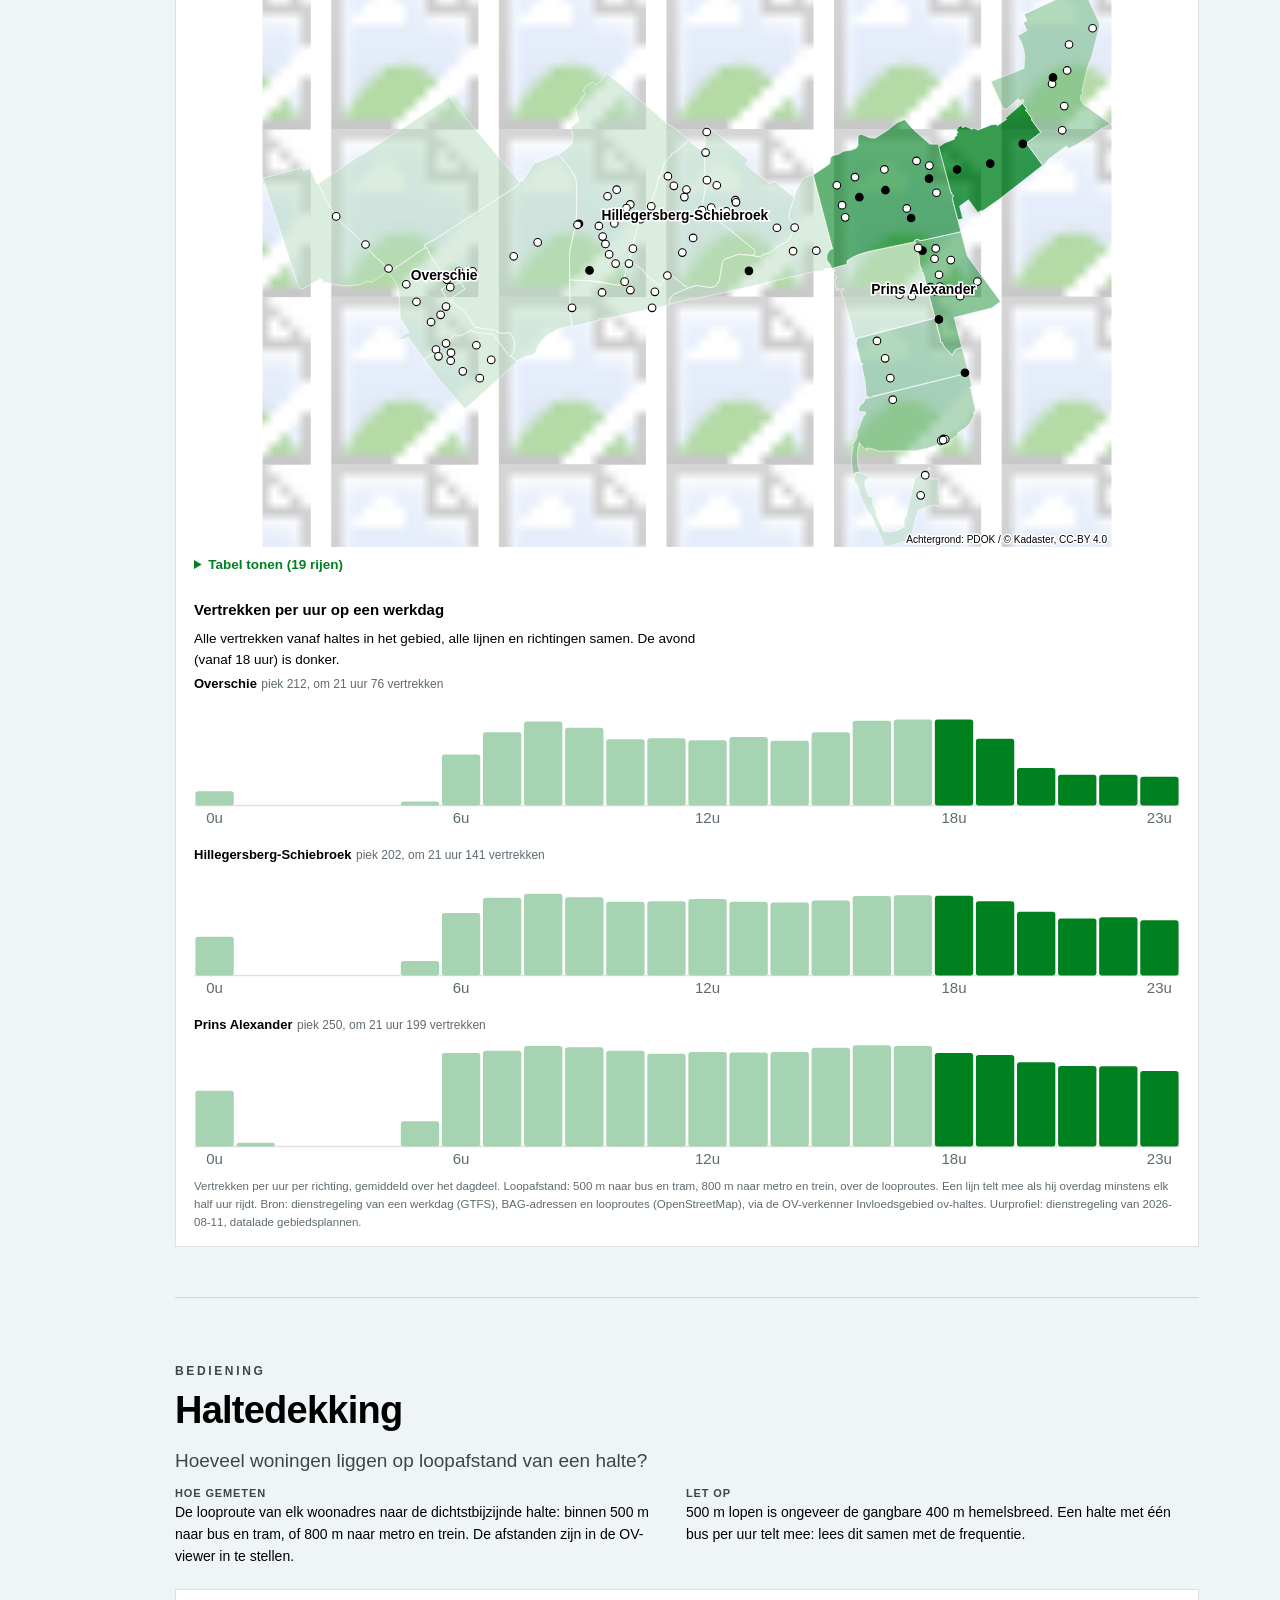
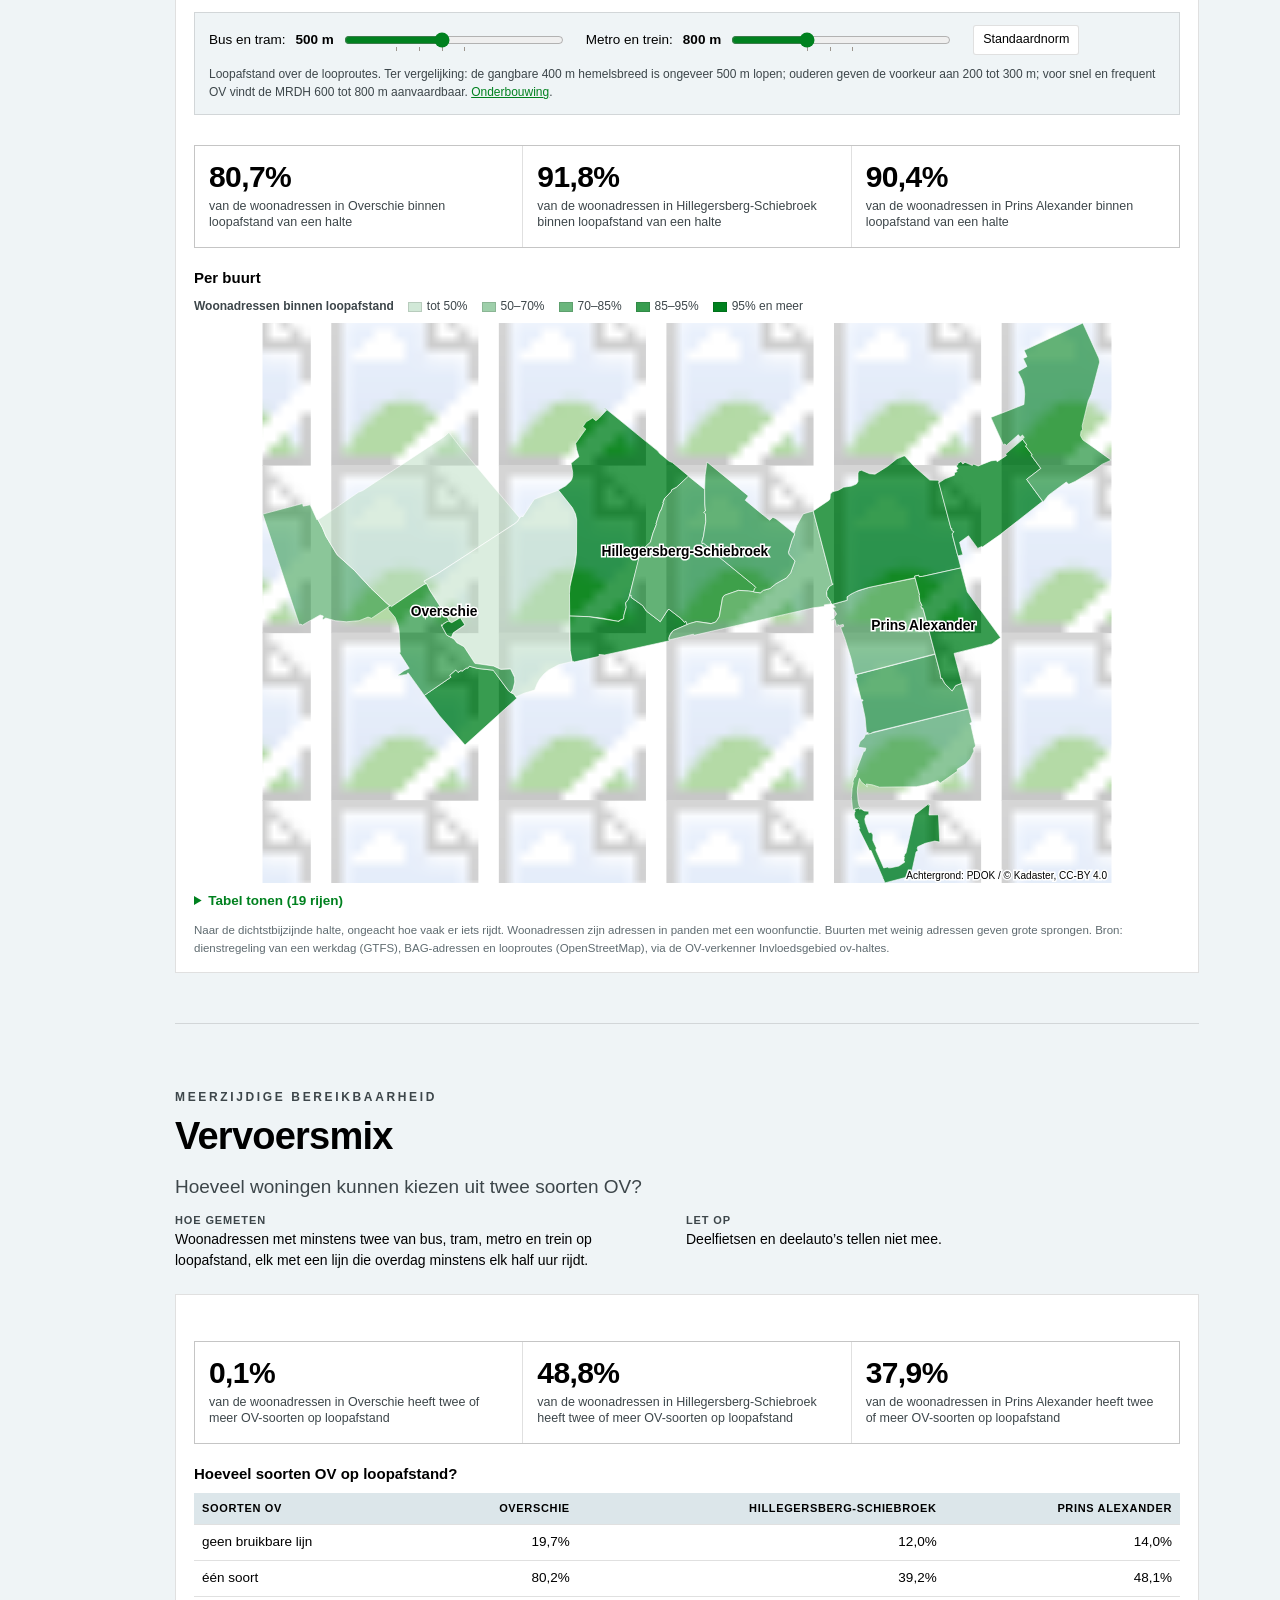
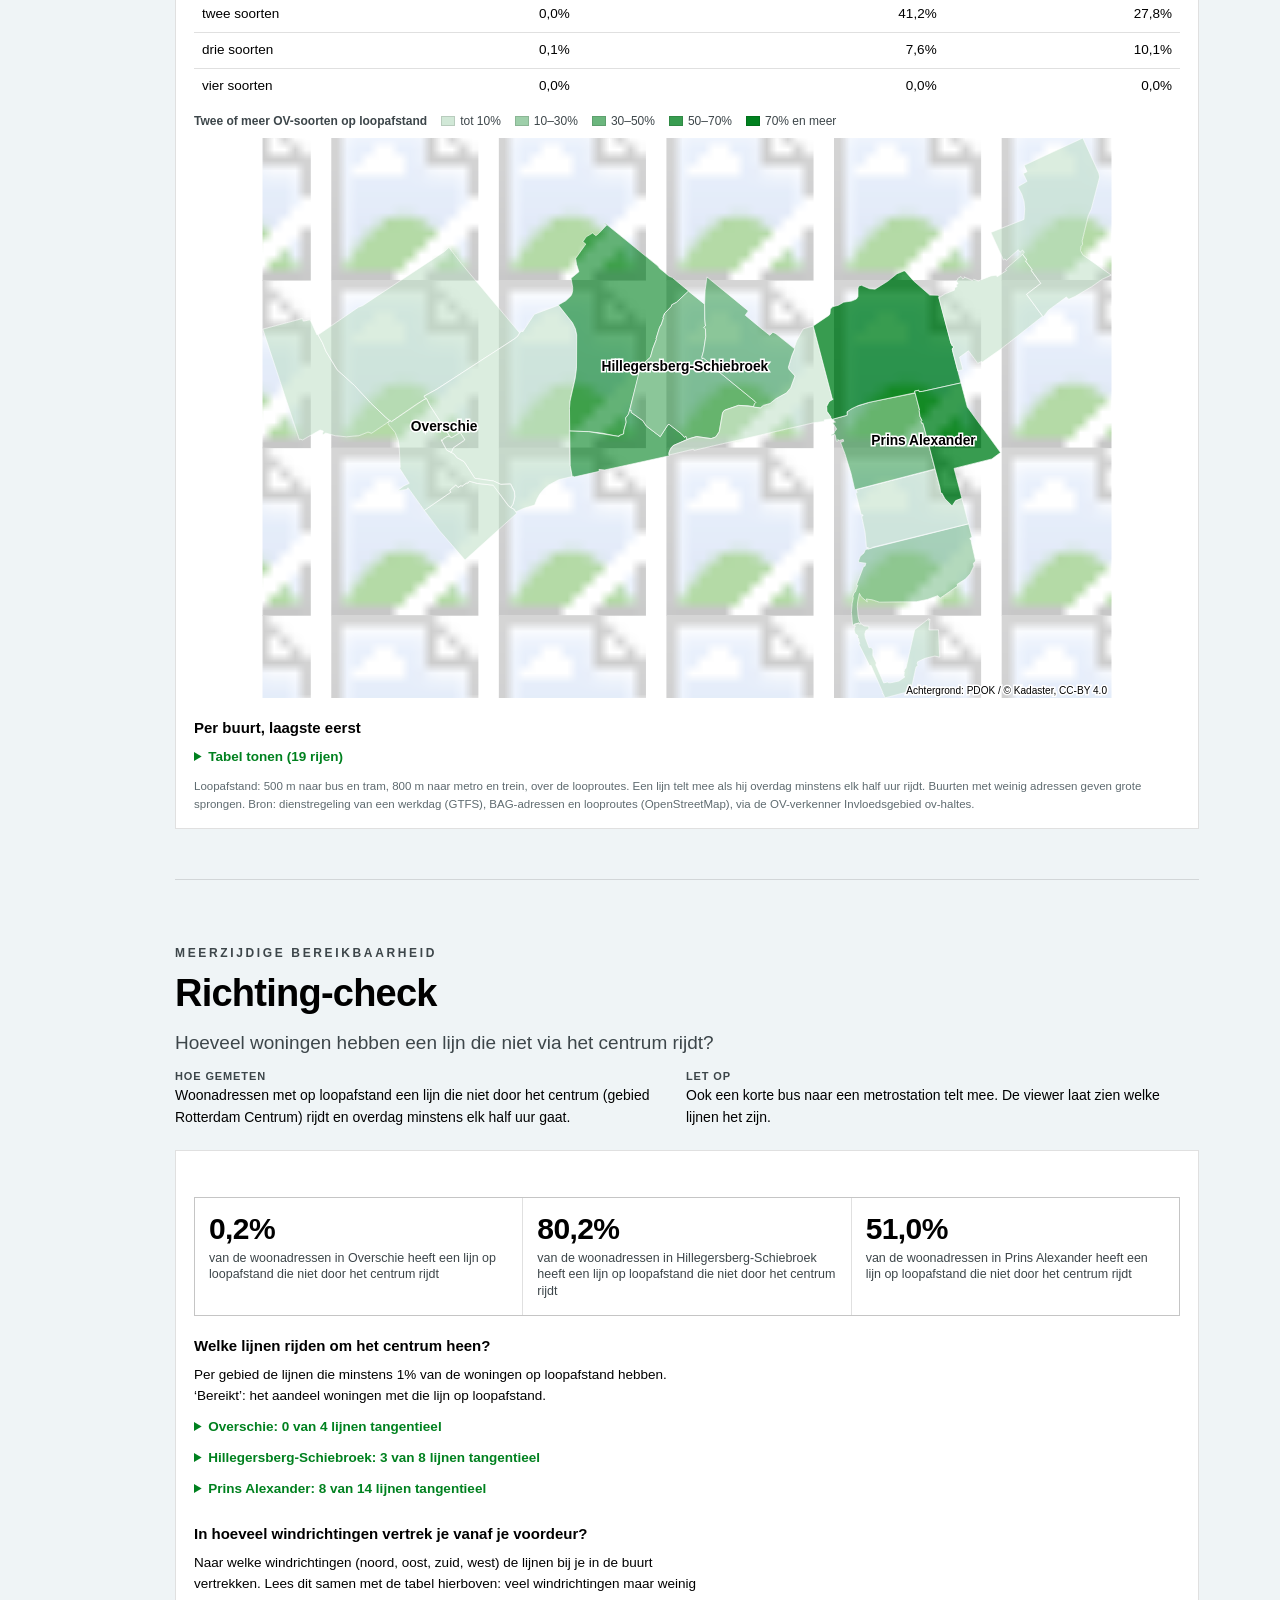
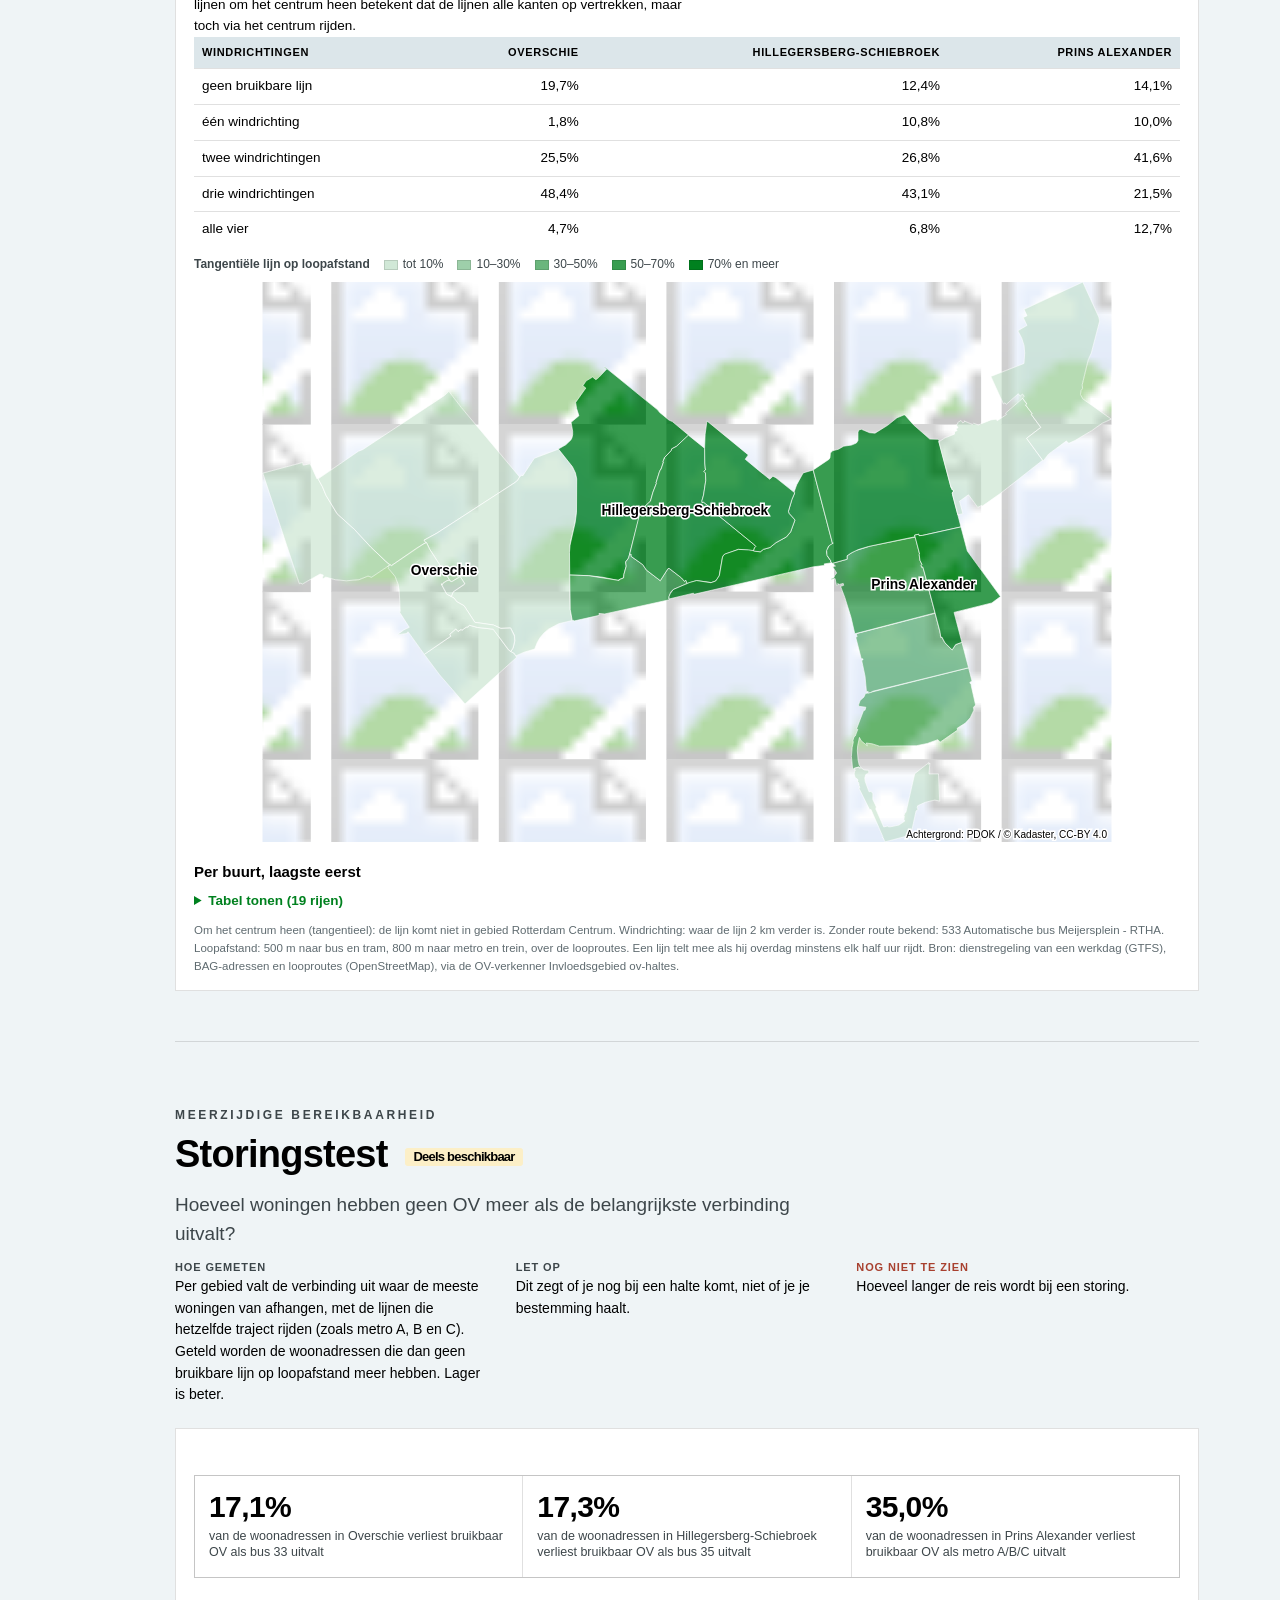
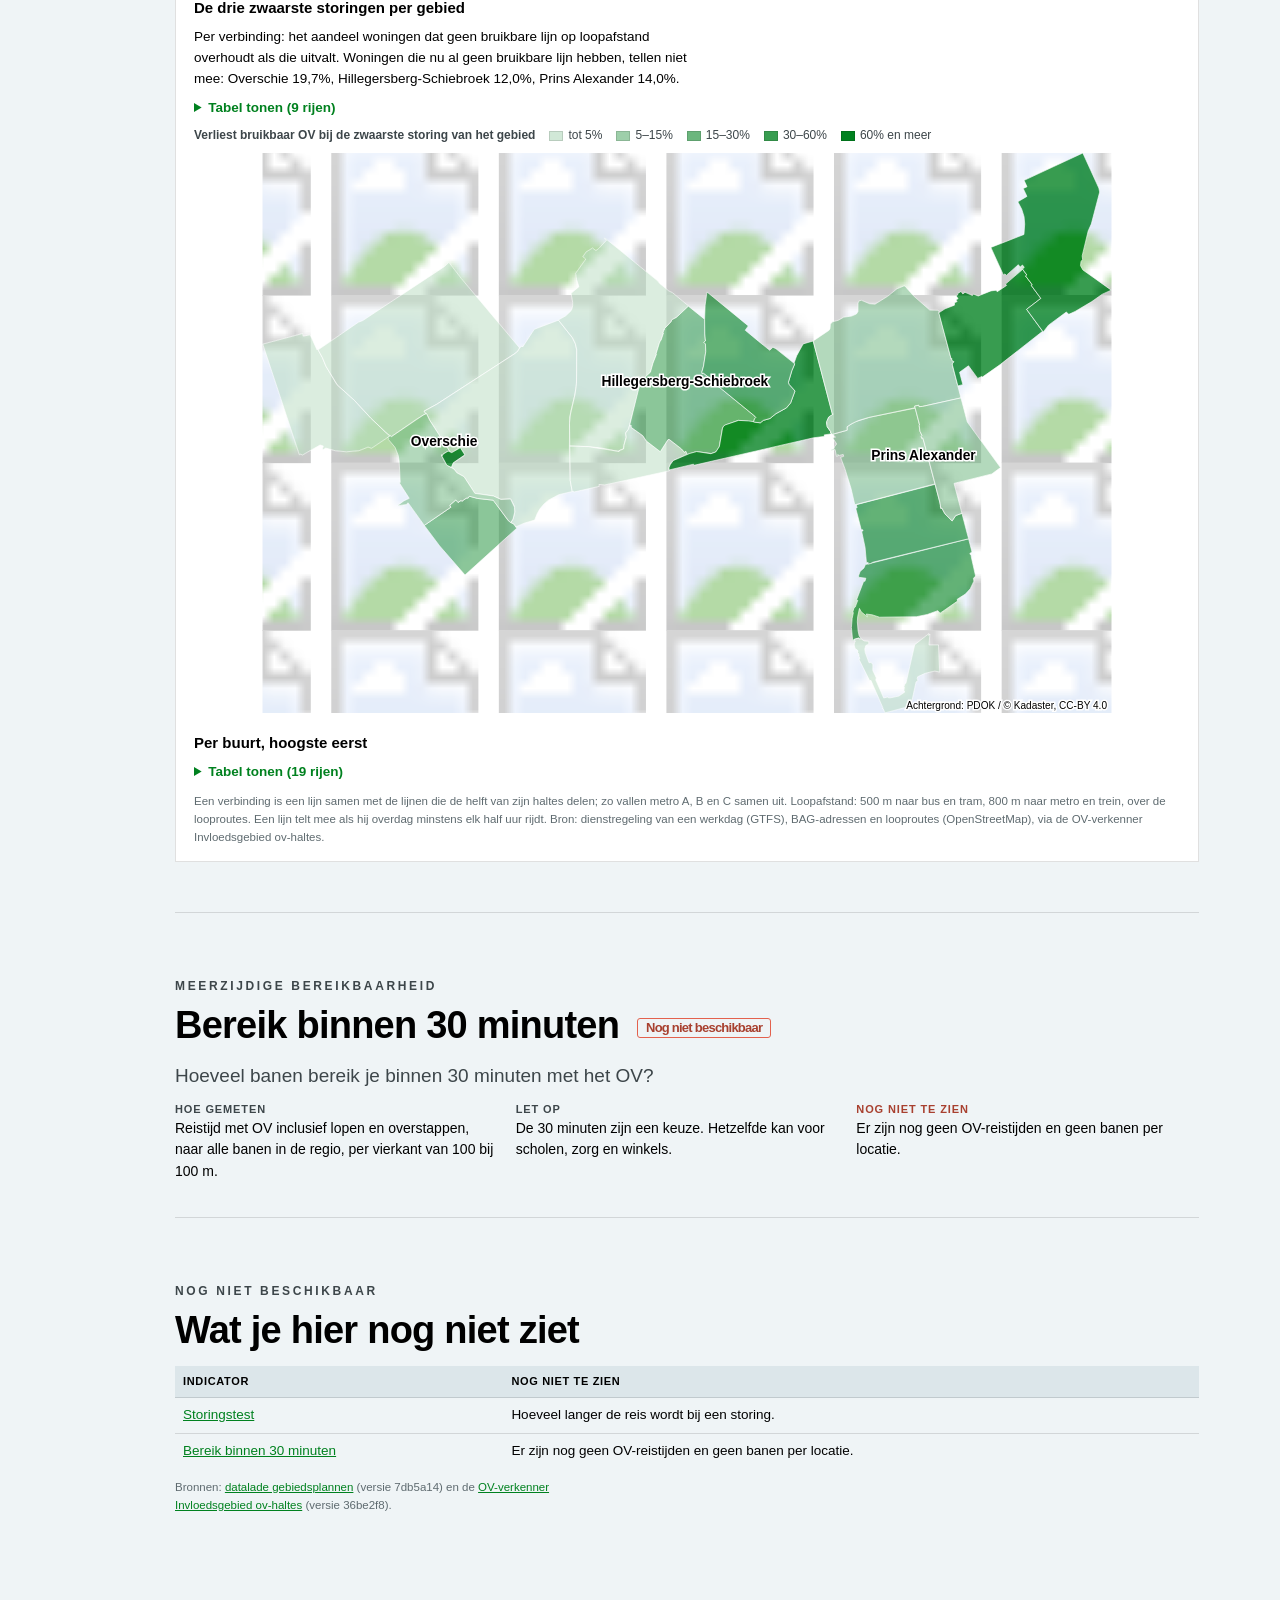
==== commit f99a6465: "Kaart en tabel gekoppeld; teksten voor wie met de cijfers werkt Kaarten en tabellen in beide themavi" ====
--- a/ov.html
+++ b/ov.html
@@ -8,13 +8,13 @@
 </head>
 <body data-thema="ov" data-pagina="ov" data-review-hint="Reageer onder elk blok.">
 
-<div class="prototype" role="note"><p><strong>Onderzoek</strong>Echte cijfers uit de gepubliceerde datalade, zonder normen of oordeel. Opmerkingen? <a href="?review=1">Zet de reviewmodus aan</a>.</p></div>
+<div class="prototype" role="note"><p><strong>Prototype</strong>Echte cijfers, zonder normen of oordeel. Onder elk blok staat de bron. Opmerkingen? <a href="?review=1">Zet de reviewmodus aan</a>.</p></div>
 
 <header>
   <div class="hrow">
     <h3>OV · Noord buiten de Ring</h3>
     <nav aria-label="Pagina's">
-      <a href="index.html">← Overzicht</a><a href="parkeren.html">Parkeren</a><a href="ov.html" aria-current="page">OV</a><a href="#nodig">Wat er nodig is</a>
+      <a href="index.html">← Overzicht</a><a href="parkeren.html">Parkeren</a><a href="ov.html" aria-current="page">OV</a><a href="#nodig">Nog niet beschikbaar</a>
     </nav>
   </div>
 </header>
--- a/css/basis.css
+++ b/css/basis.css
@@ -140,3 +140,22 @@
 .normen .terug{background:var(--wit);border:1px solid var(--grid);border-radius:3px;padding:4px 9px;cursor:pointer;font-size:12.5px}
 .ijk{flex-basis:100%;font-size:12px;color:var(--asfalt-zacht)}
 details.tabel-in{margin-top:8px}
+
+/* ---------- kaart en tabel gekoppeld ---------- */
+.kaart-svg [data-koppel]{cursor:pointer}
+.kaart-svg .omlijning{fill:none;stroke:var(--asfalt);stroke-width:2.8;pointer-events:none;stroke-linejoin:round}
+tr[data-koppel]{cursor:pointer}
+tr.uitgelicht td{background:var(--t-aandacht)}
+.kaartlabel{position:fixed;z-index:50;pointer-events:none;background:var(--wit);border:1px solid var(--grid);box-shadow:0 2px 8px rgba(0,0,0,.18);padding:6px 9px;font-size:12.5px;line-height:1.35;max-width:320px}
+.kaartlabel b{display:block;font-size:13px}
+
+/* ---------- uitleg per indicator ---------- */
+p.kernvraag{font-size:19px;max-width:62ch;color:var(--asfalt-zacht);margin-bottom:10px}
+dl.uitleg{display:grid;grid-template-columns:repeat(auto-fit,minmax(240px,1fr));gap:10px 22px;margin:8px 0 6px;font-size:14px;max-width:1000px}
+dl.uitleg dt{font-size:11px;text-transform:uppercase;letter-spacing:.08em;color:var(--asfalt-zacht);font-weight:700}
+dl.uitleg .mist dt{color:var(--rood-tekst)}
+ol.inhoudsopgave{list-style:none;margin:22px 0 0;display:grid;grid-template-columns:repeat(auto-fit,minmax(280px,1fr));gap:8px 22px}
+ol.inhoudsopgave li{background:var(--wit);border:1px solid var(--grid);padding:9px 12px;font-size:14px}
+ol.inhoudsopgave li a{font-weight:700;text-decoration:none}
+ol.inhoudsopgave .tocvraag{display:block;color:var(--asfalt-zacht);font-size:13px;margin-top:2px}
+ol.inhoudsopgave .oordeel{font-size:11px;margin-left:4px}
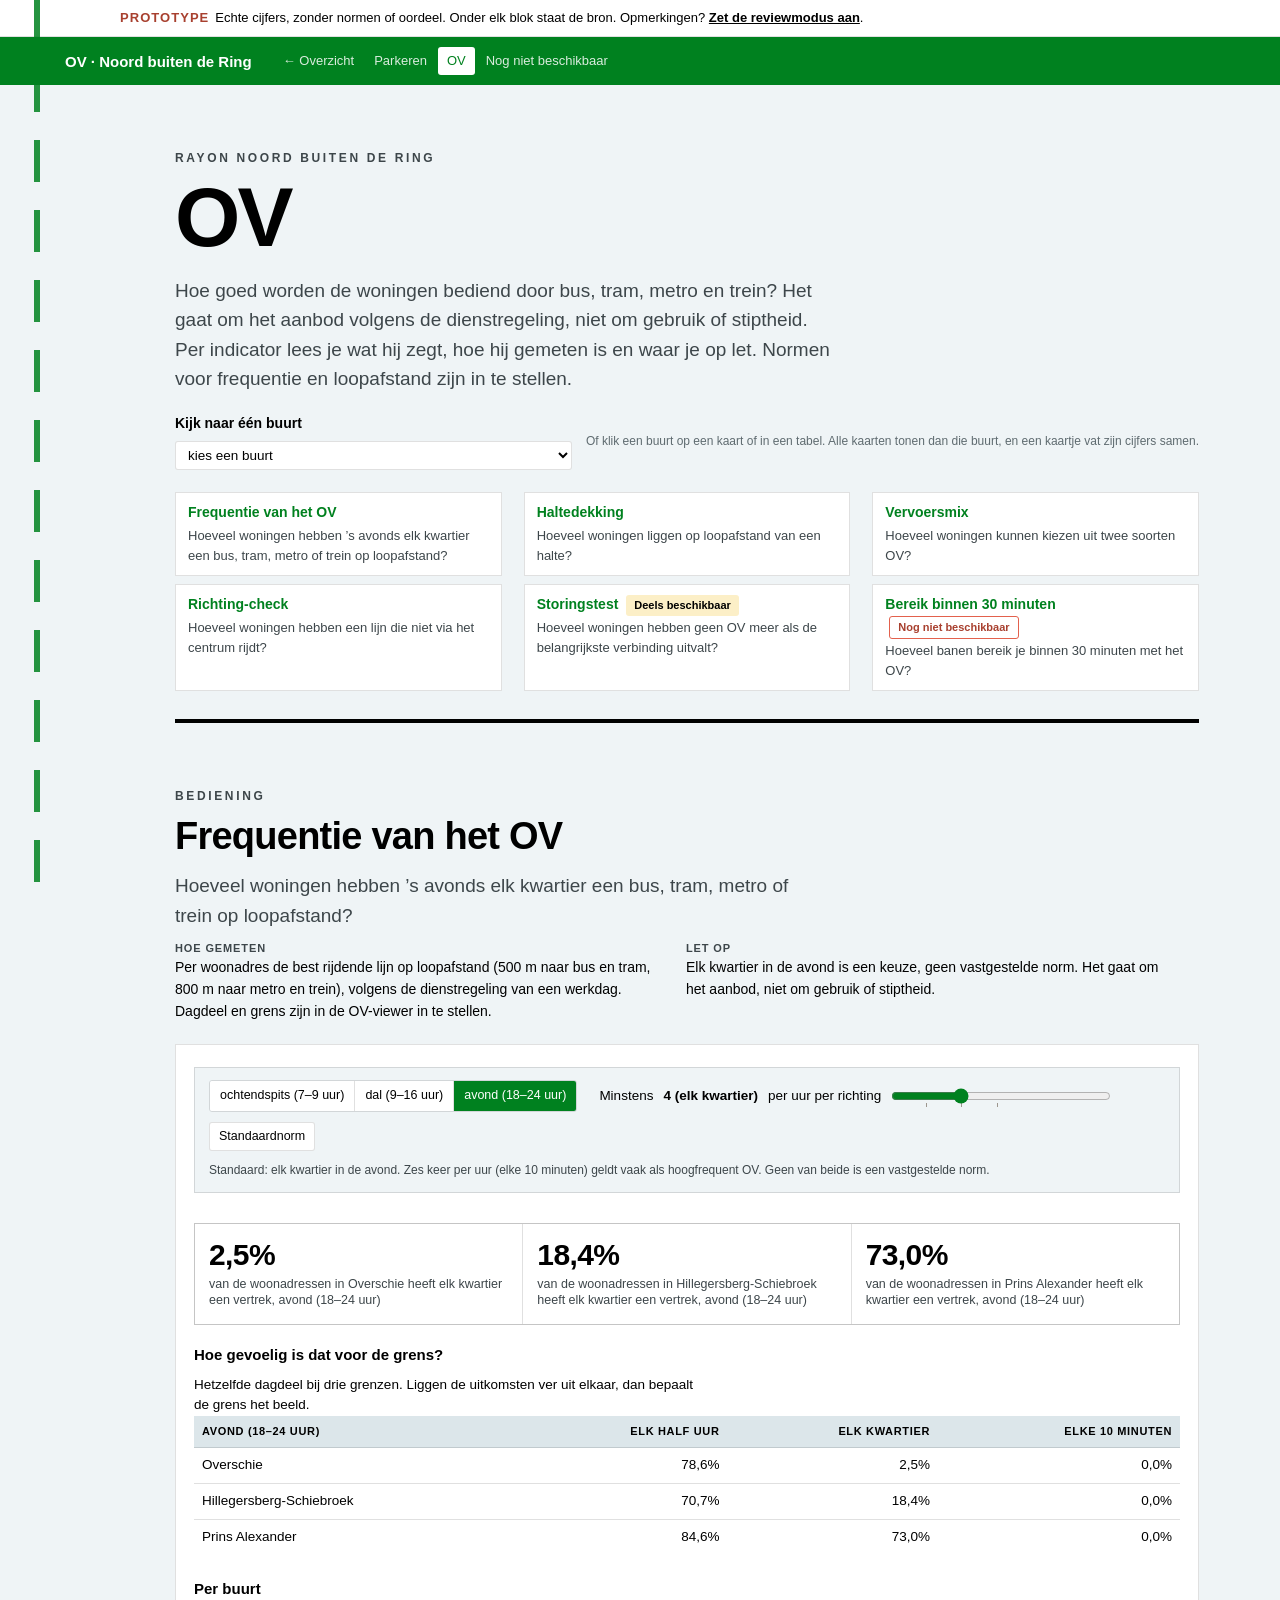
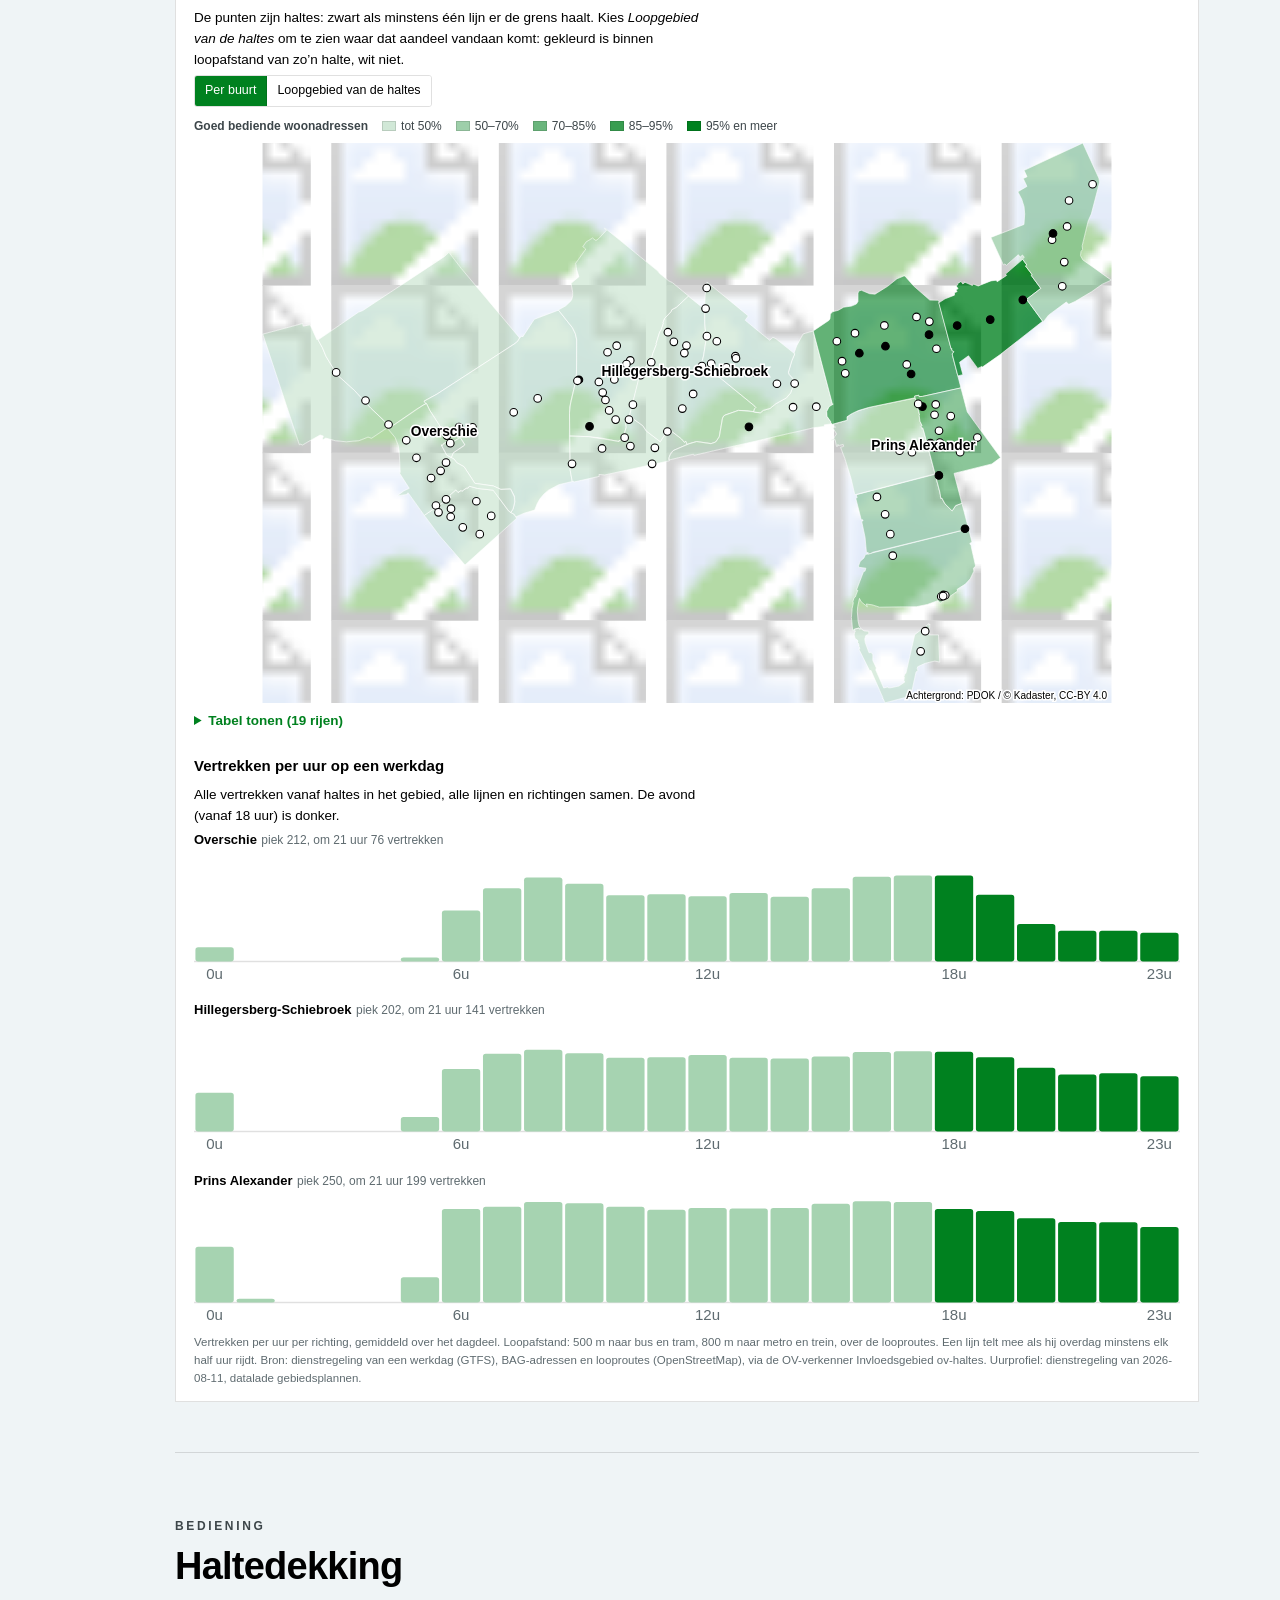
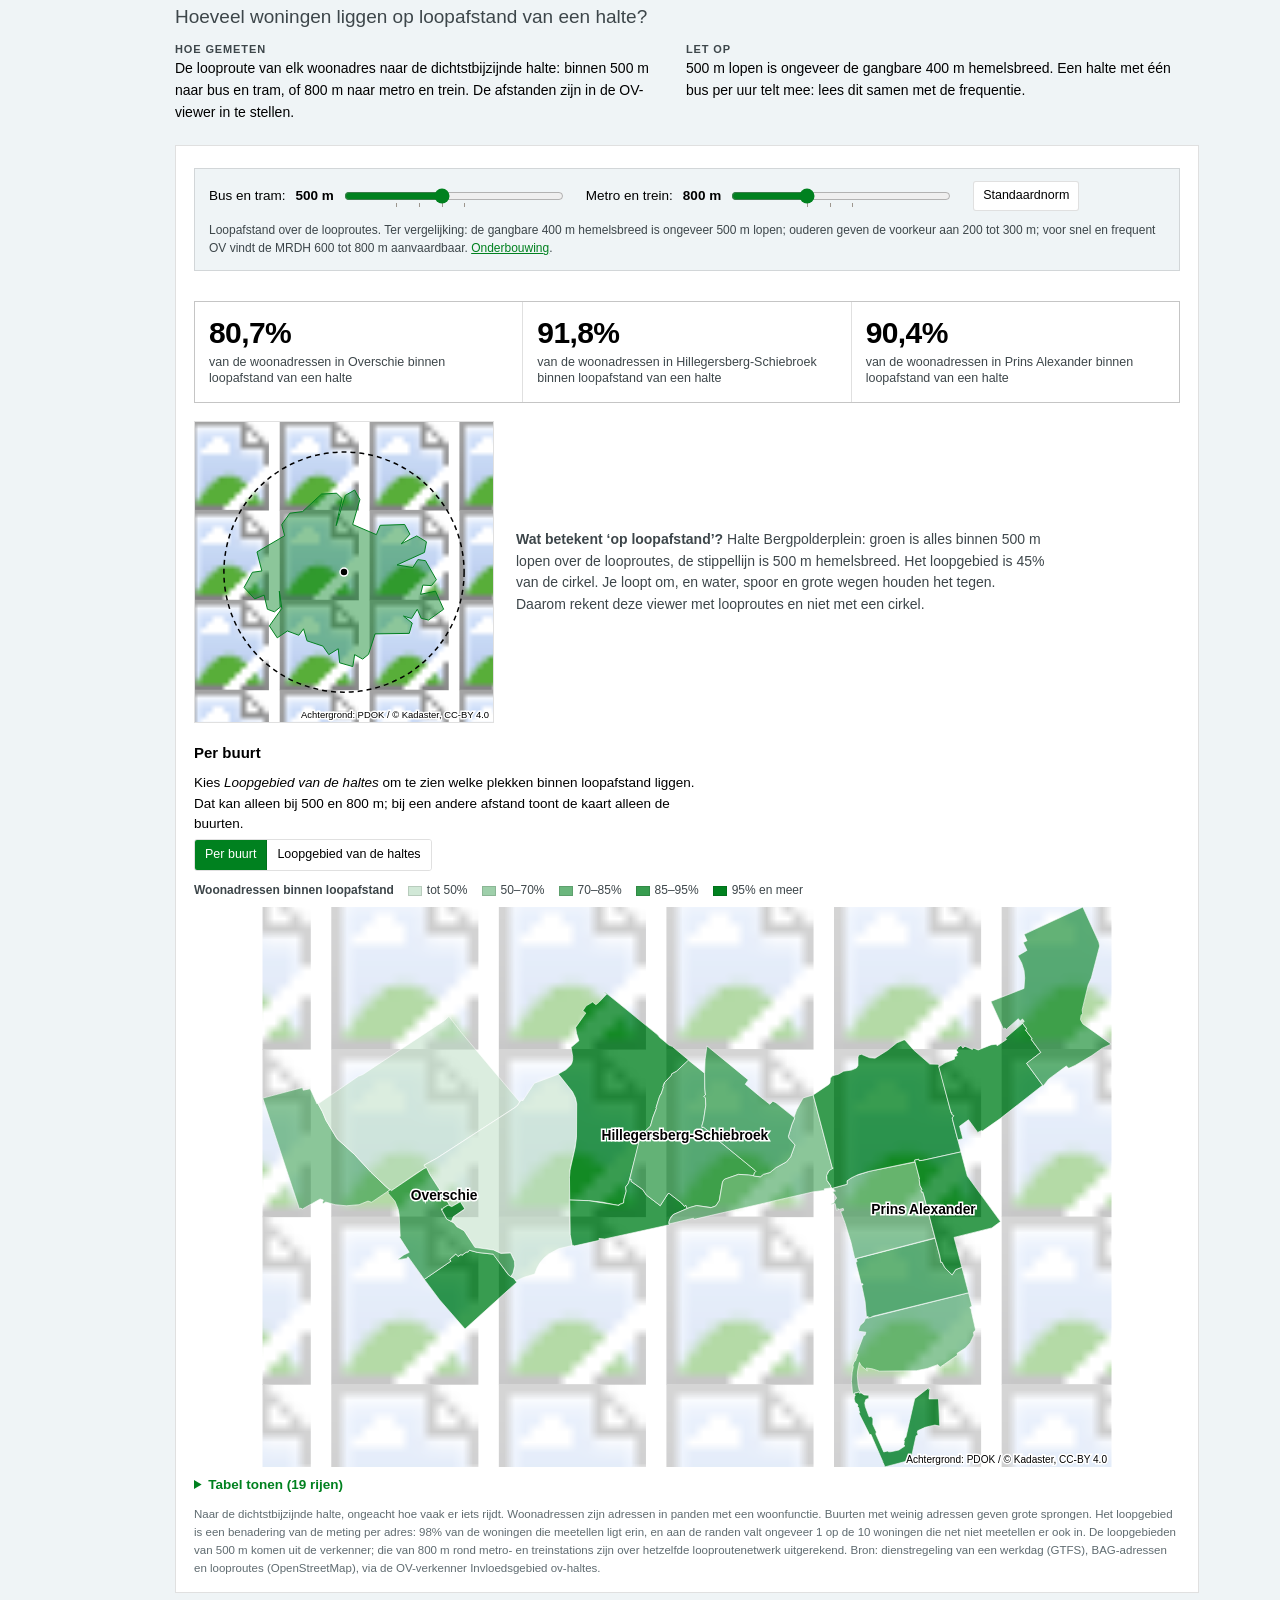
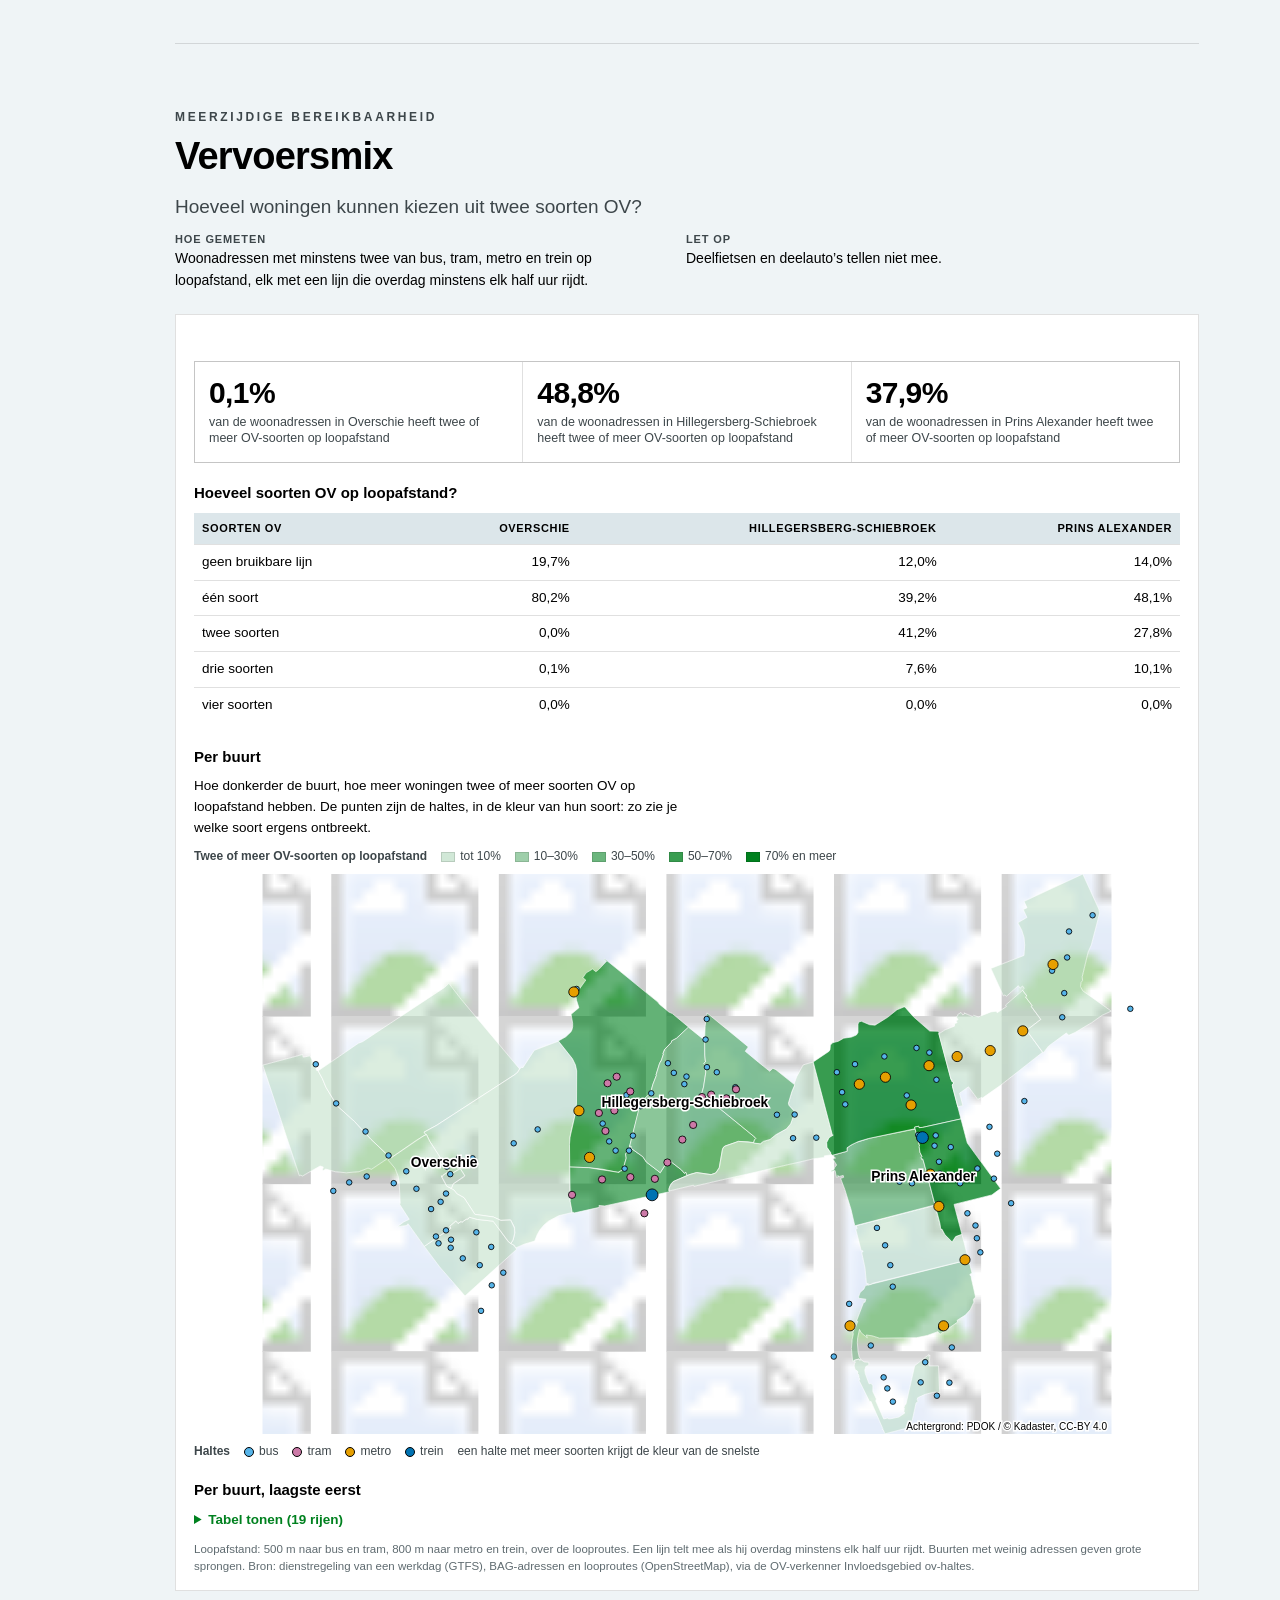
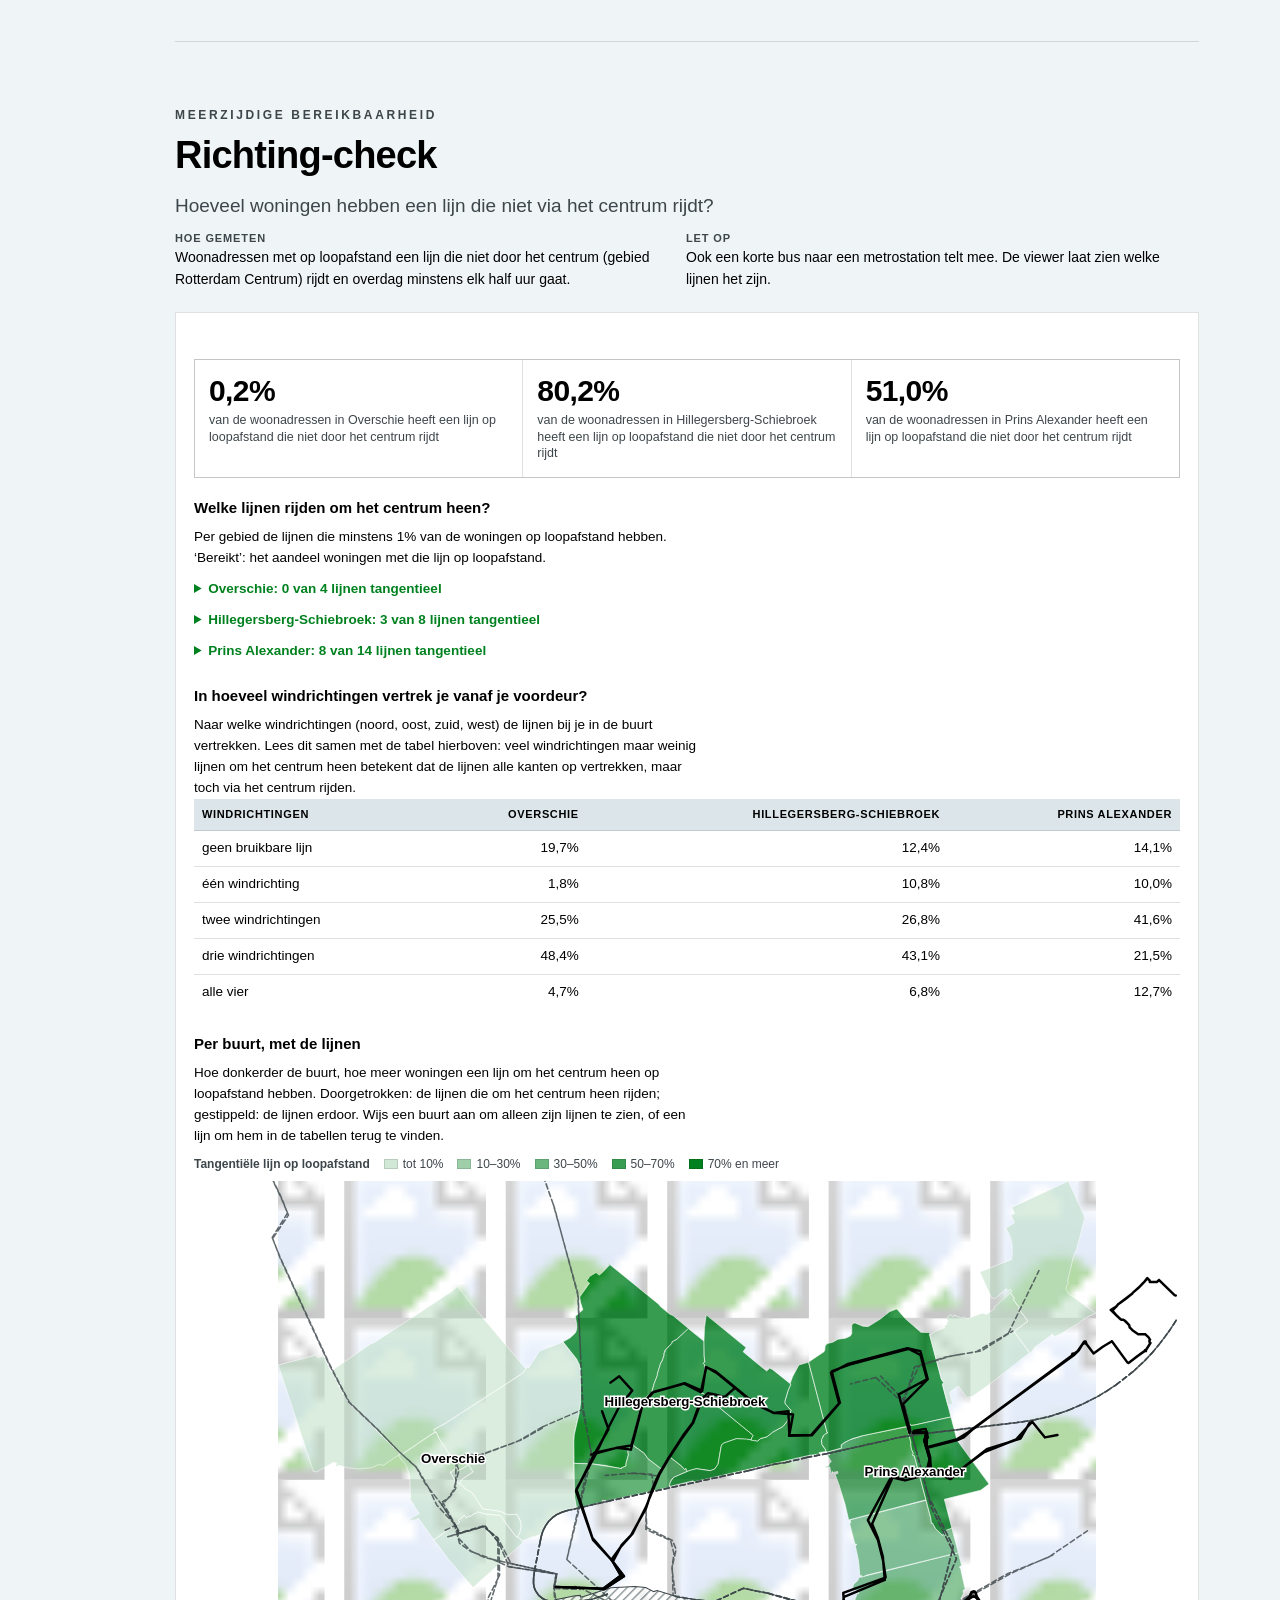
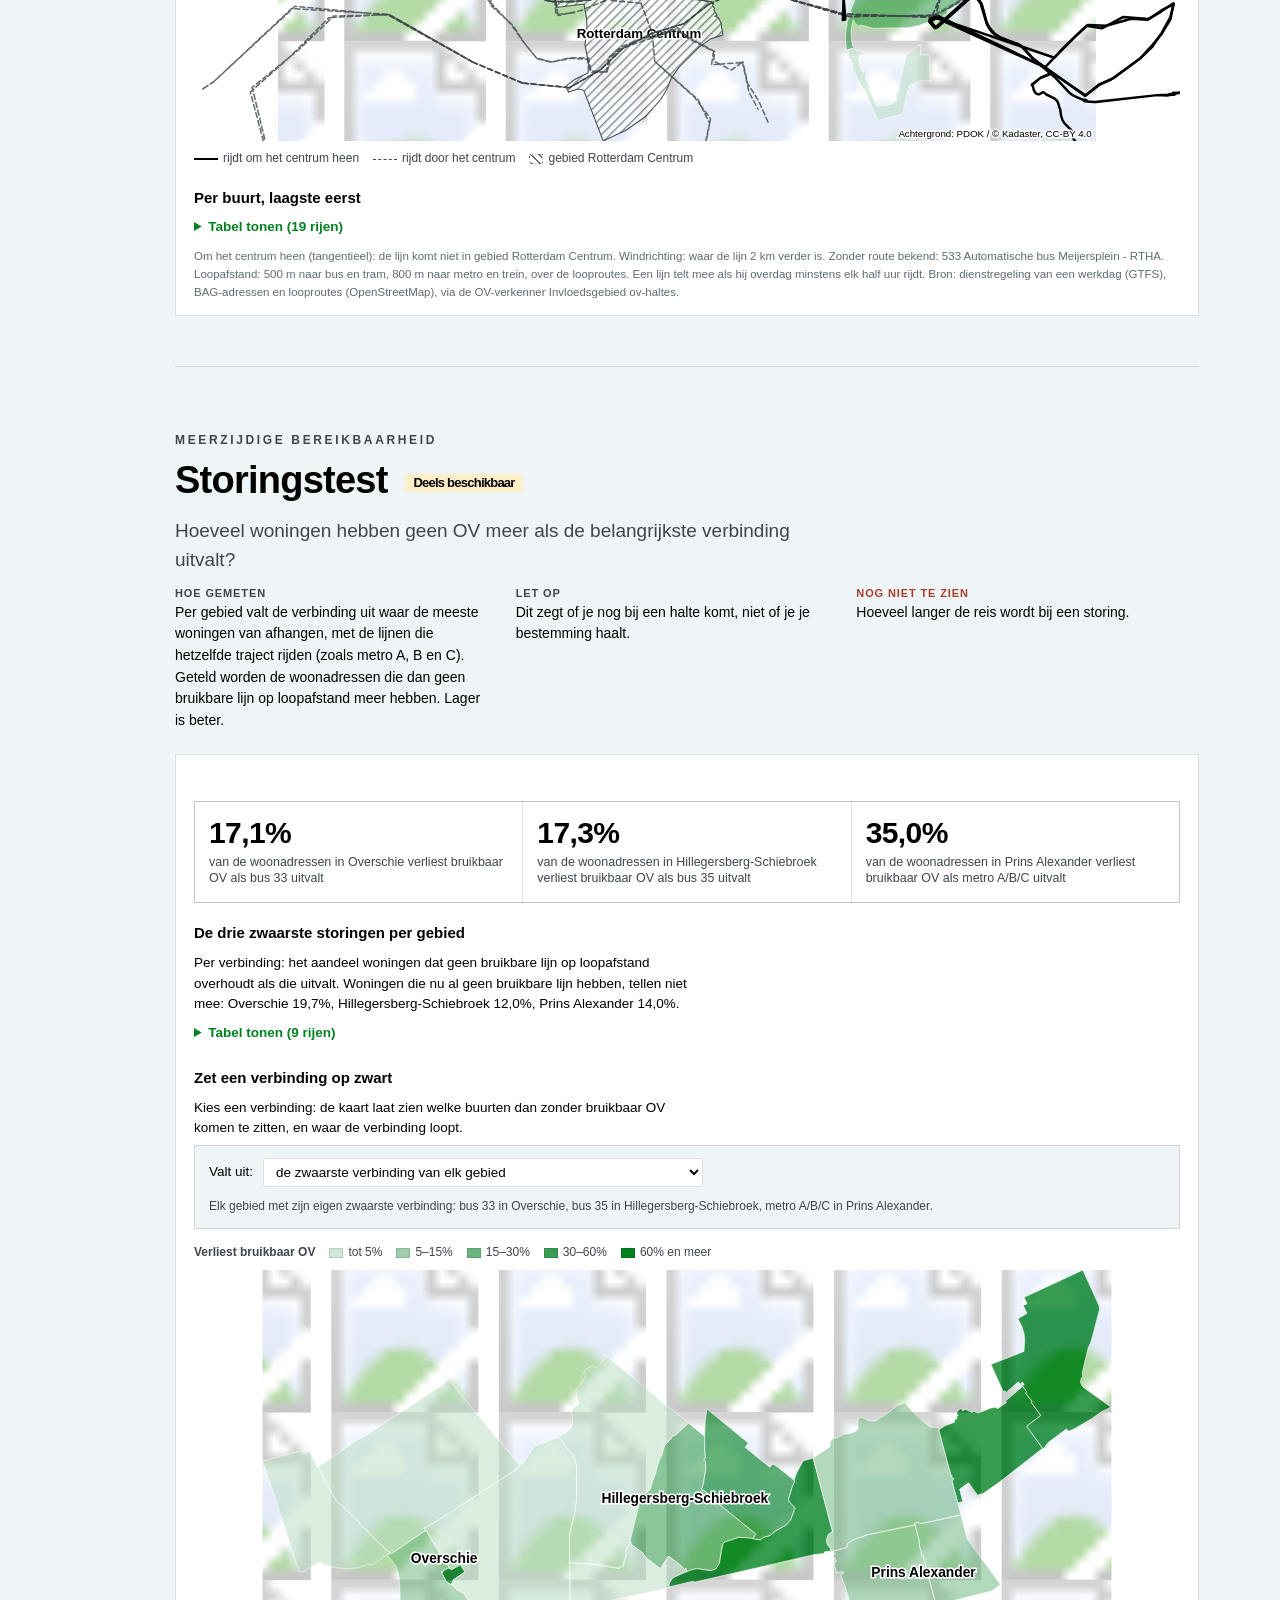
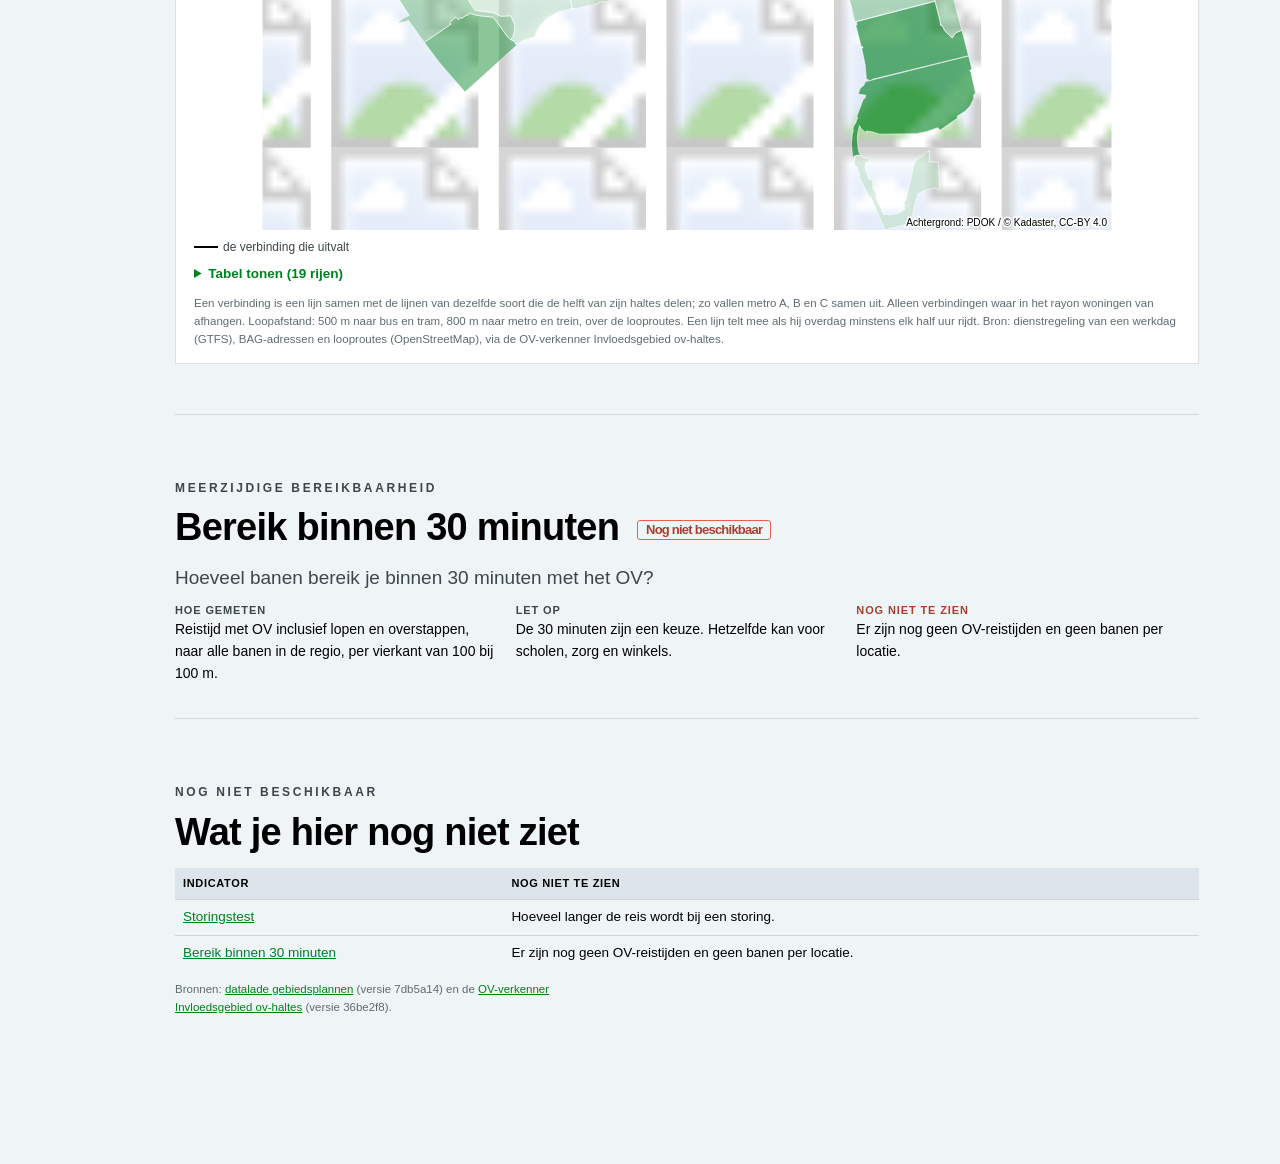
==== commit 7e1941ca: "OV-kaarten uitleggen: buurtkaart, lijnen, storingskiezer, loopgebieden - Buurtkaart: een gekozen buu" ====
--- a/ov.html
+++ b/ov.html
@@ -25,6 +25,7 @@
 
 <script src="data/indicatoren.js"></script>
 <script src="data/datalade.js"></script>
+<script src="data/ov-kaart.js"></script>
 <script src="js/ov-normen.js"></script>
 <script src="js/thema.js"></script>
 <script>
--- a/css/basis.css
+++ b/css/basis.css
@@ -159,3 +159,53 @@
 ol.inhoudsopgave li a{font-weight:700;text-decoration:none}
 ol.inhoudsopgave .tocvraag{display:block;color:var(--asfalt-zacht);font-size:13px;margin-top:2px}
 ol.inhoudsopgave .oordeel{font-size:11px;margin-left:4px}
+
+/* ---------- OV-kaartlagen: loopgebieden, lijnen, haltes per soort ---------- */
+/* De groep is doorschijnend, niet elk vlak: overlappende loopgebieden worden niet donkerder. */
+.kaart-svg .zones{display:none;opacity:.55;pointer-events:none}
+.kaart-svg.laag-loop .zones{display:inline}
+.kaart-svg .zones path{fill:var(--schie);fill-opacity:1;stroke:none}
+.kaart-svg .uit{display:none}
+.kaart-svg.laag-loop path[data-buurt]{fill:var(--wit);fill-opacity:.15;stroke:var(--asfalt-zacht);stroke-width:.8}
+.kaart-svg path.lijn{fill:none;fill-opacity:1;stroke-linecap:round;stroke-linejoin:round;pointer-events:stroke;cursor:pointer}
+.kaart-svg path.lijn.tang{stroke:var(--asfalt);stroke-width:2.4}
+.kaart-svg path.lijn.radiaal{stroke:var(--asfalt-zacht);stroke-width:1.5;stroke-dasharray:5 3;opacity:.8}
+.kaart-svg path.lijn:hover{stroke:var(--asfalt);stroke-width:4}
+.kaart-svg path.lijn.gedimd{opacity:.1}
+.kaart-svg path.centrum{fill:url(#centrum-arcering);fill-opacity:.7;stroke:var(--asfalt-zacht);stroke-width:1;pointer-events:none}
+.kaart-svg circle.modus{stroke:var(--asfalt);stroke-width:.8}
+.kaart-svg path.zone{fill:var(--schie);fill-opacity:.45;stroke:var(--schie);stroke-width:1}
+.kaart-svg .cirkel{fill:none;stroke:var(--asfalt);stroke-width:1.5;stroke-dasharray:5 4}
+.legenda-rij i.rond{border-radius:50%;width:10px;height:10px;border-color:var(--asfalt)}
+.legenda-rij i.streep{height:0;width:24px;border:0;border-top:2.5px solid var(--asfalt)}
+.legenda-rij i.streep.stippel{border-top:1.5px dashed var(--asfalt-zacht)}
+.legenda-rij i.arcering{background:repeating-linear-gradient(45deg,var(--stil) 0 1.4px,var(--wit) 1.4px 6px)}
+.knoppen.laag{margin:4px 0 2px}
+/* display:flex van .legenda-rij gaat anders voor op het hidden-attribuut. */
+.legenda-rij[hidden]{display:none}
+.knoppen button:disabled{color:var(--stil);cursor:not-allowed;background:var(--beton)}
+.uitleg-inzet{display:flex;flex-wrap:wrap;gap:12px 22px;align-items:center;margin:18px 0 6px}
+.uitleg-inzet figure{flex:0 1 300px;margin:0;border:1px solid var(--grid)}
+.uitleg-inzet p{flex:1 1 260px;font-size:14px;color:var(--asfalt-zacht)}
+
+/* ---------- buurtkaart (OV) ---------- */
+.buurtkiezer{display:flex;flex-wrap:wrap;gap:6px 14px;align-items:center;margin-top:20px}
+.buurtkiezer label{font-weight:700;font-size:14px;display:flex;flex-wrap:wrap;gap:6px 10px;align-items:center}
+.buurtkiezer select,.normen select{font:inherit;font-weight:400;font-size:13.5px;padding:5px 8px;border:1px solid var(--grid);border-radius:3px;background:var(--wit);width:100%;max-width:440px;min-width:0}
+/* Een lange optie (een corridor van negen buslijnen) mag de pagina niet breder maken. */
+.buurtkiezer label,.normen label:has(select){max-width:100%;min-width:0;flex:1 1 260px}
+.buurtkaart{position:fixed;right:16px;bottom:16px;z-index:30;width:390px;max-width:calc(100vw - 32px);max-height:72vh;overflow:auto;
+  background:var(--wit);border:1px solid var(--grid);border-top:5px solid var(--schie);box-shadow:0 6px 24px rgba(0,0,0,.2);padding:12px 14px 10px;font-size:13.5px}
+.buurtkaart[hidden]{display:none}
+.buurtkaart .bk-kop{display:flex;justify-content:space-between;gap:10px;align-items:flex-start}
+.buurtkaart .eyebrow{margin-bottom:2px}
+.buurtkaart h3{font-size:21px;line-height:1.15}
+.buurtkaart .sluit{flex:none;background:var(--wit);border:1px solid var(--grid);border-radius:3px;width:30px;height:30px;cursor:pointer;font-size:19px;line-height:1}
+.buurtkaart h4{font-size:13px;margin:12px 0 4px}
+.buurtkaart table.data{font-size:12.5px;margin-top:8px}
+.buurtkaart table.data td,.buurtkaart table.data th{padding:5px 6px}
+.buurtkaart .bk-cijfers a{color:inherit;text-decoration:none}
+.buurtkaart .bk-cijfers a:hover{text-decoration:underline}
+.buurtkaart tr.dun td{color:var(--stil)}
+.buurtkaart td .toel{display:block}
+@media(max-width:600px){.buurtkaart{left:8px;right:8px;bottom:8px;width:auto;max-width:none;max-height:52vh}}
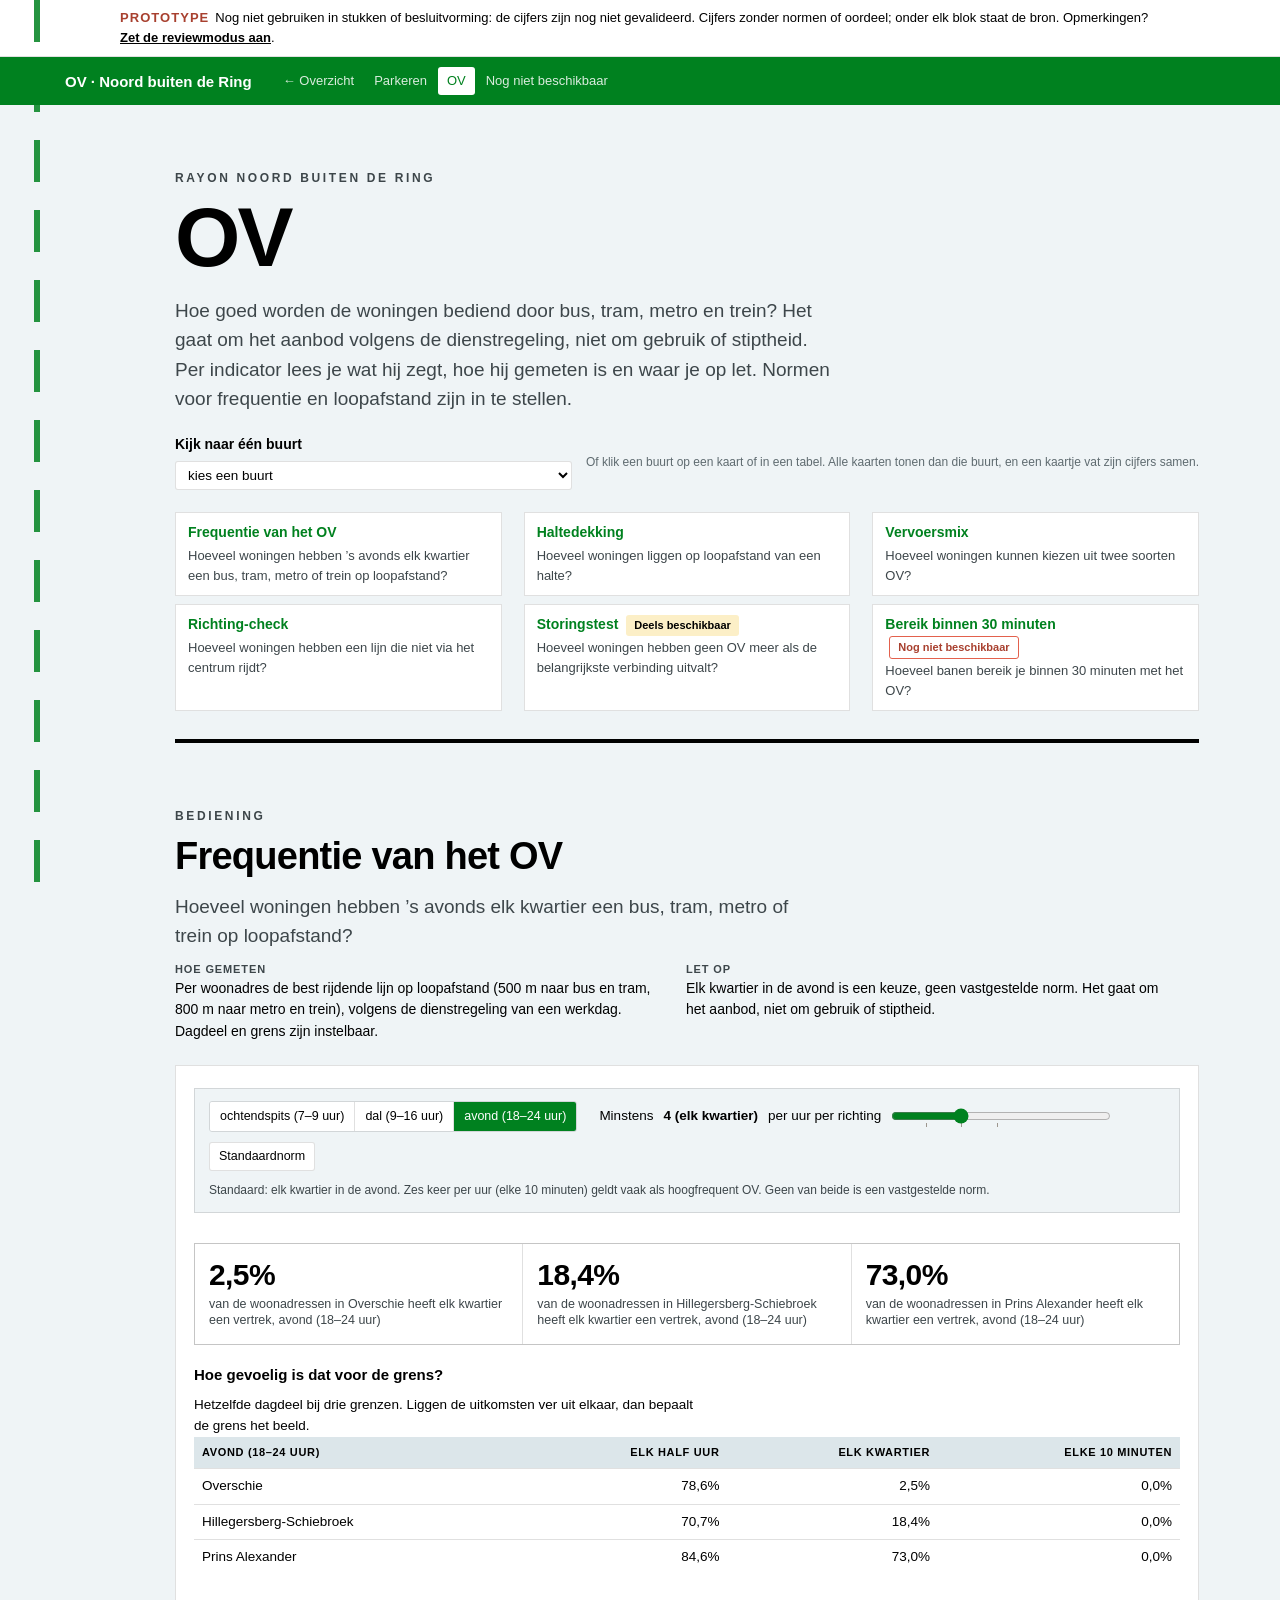
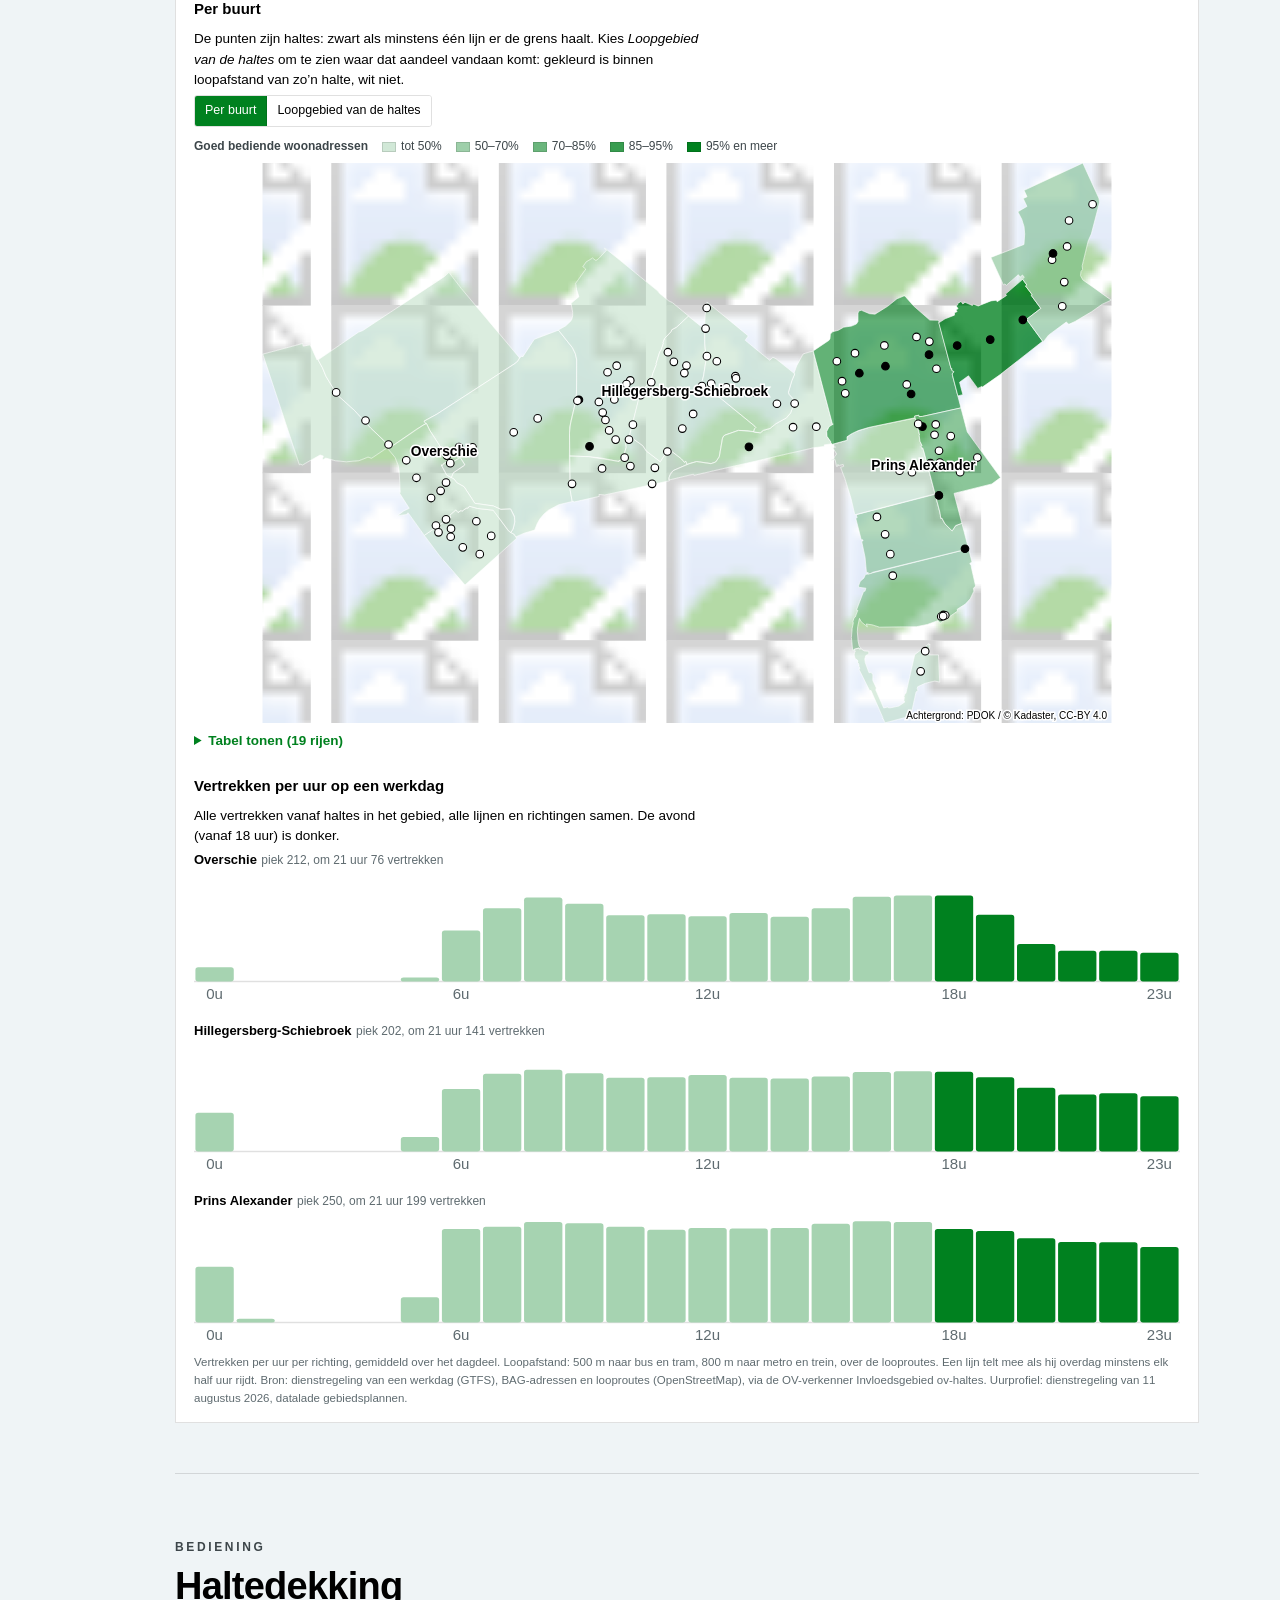
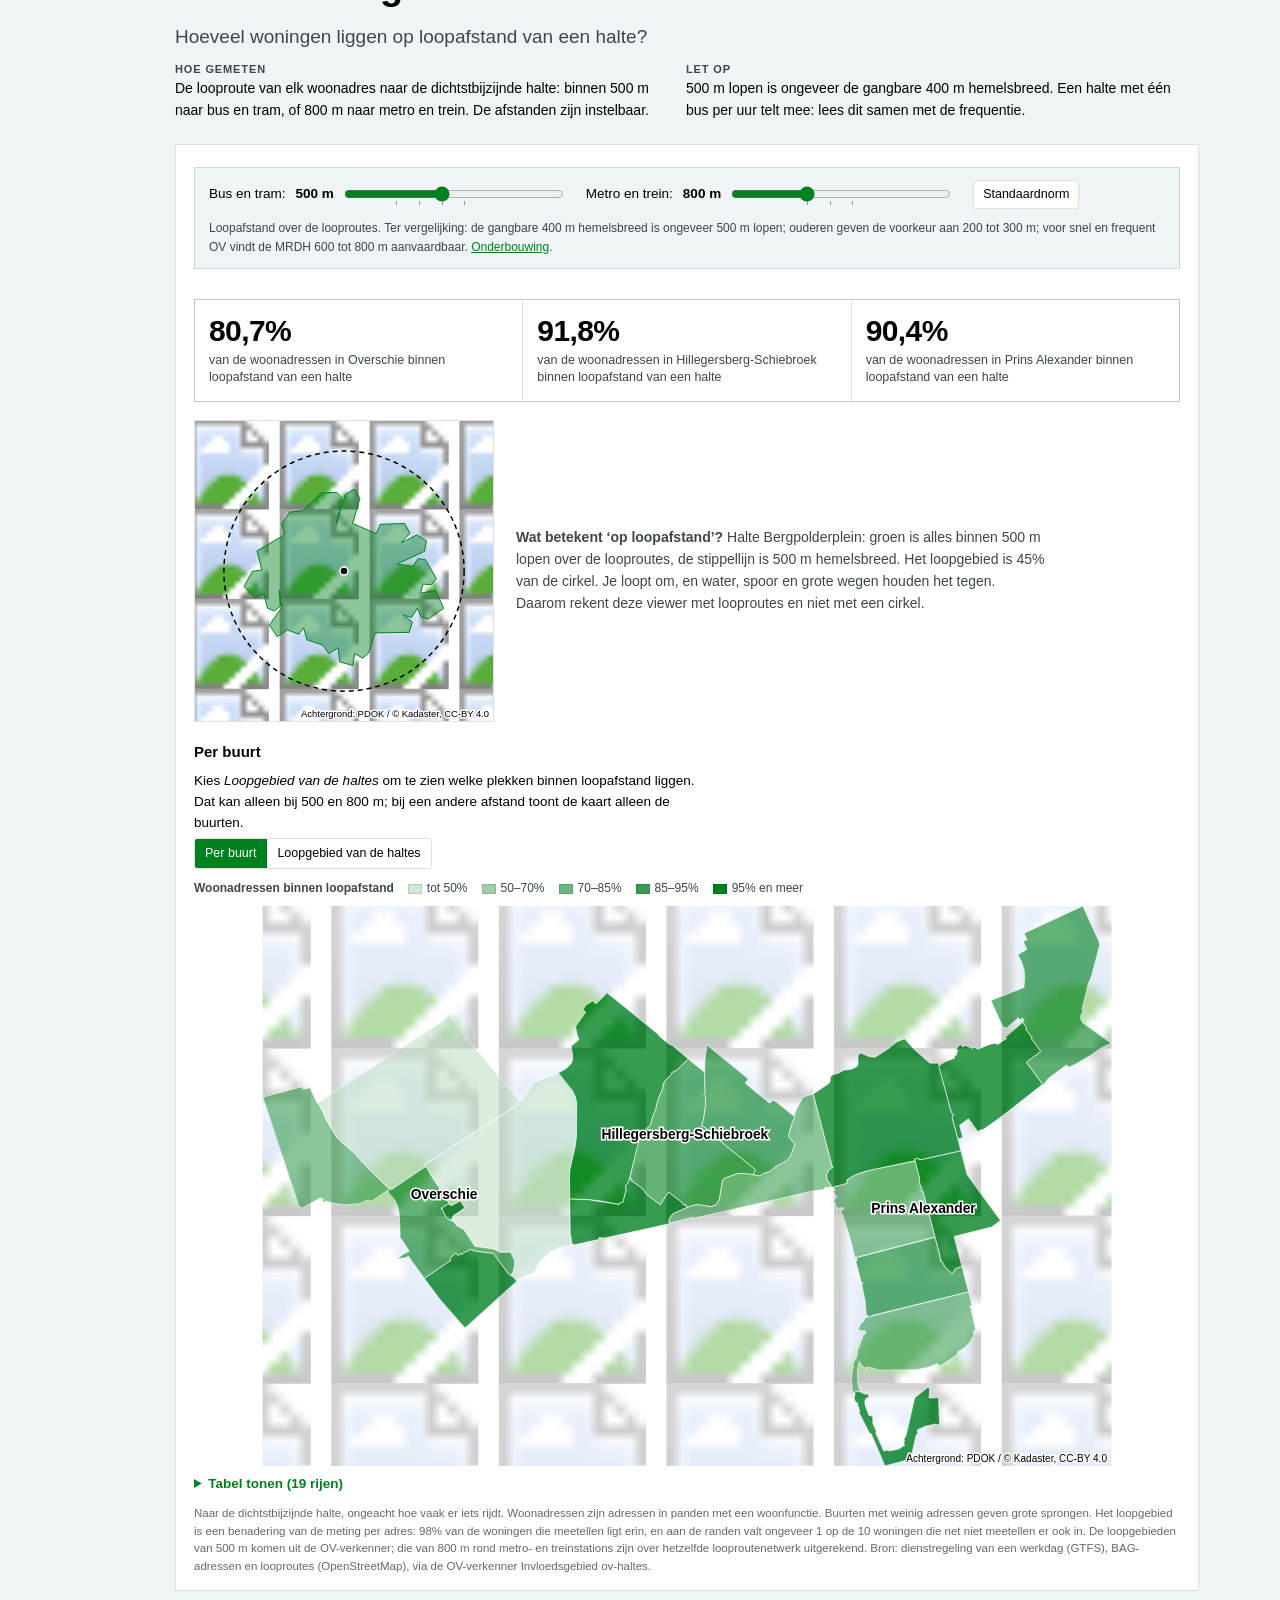
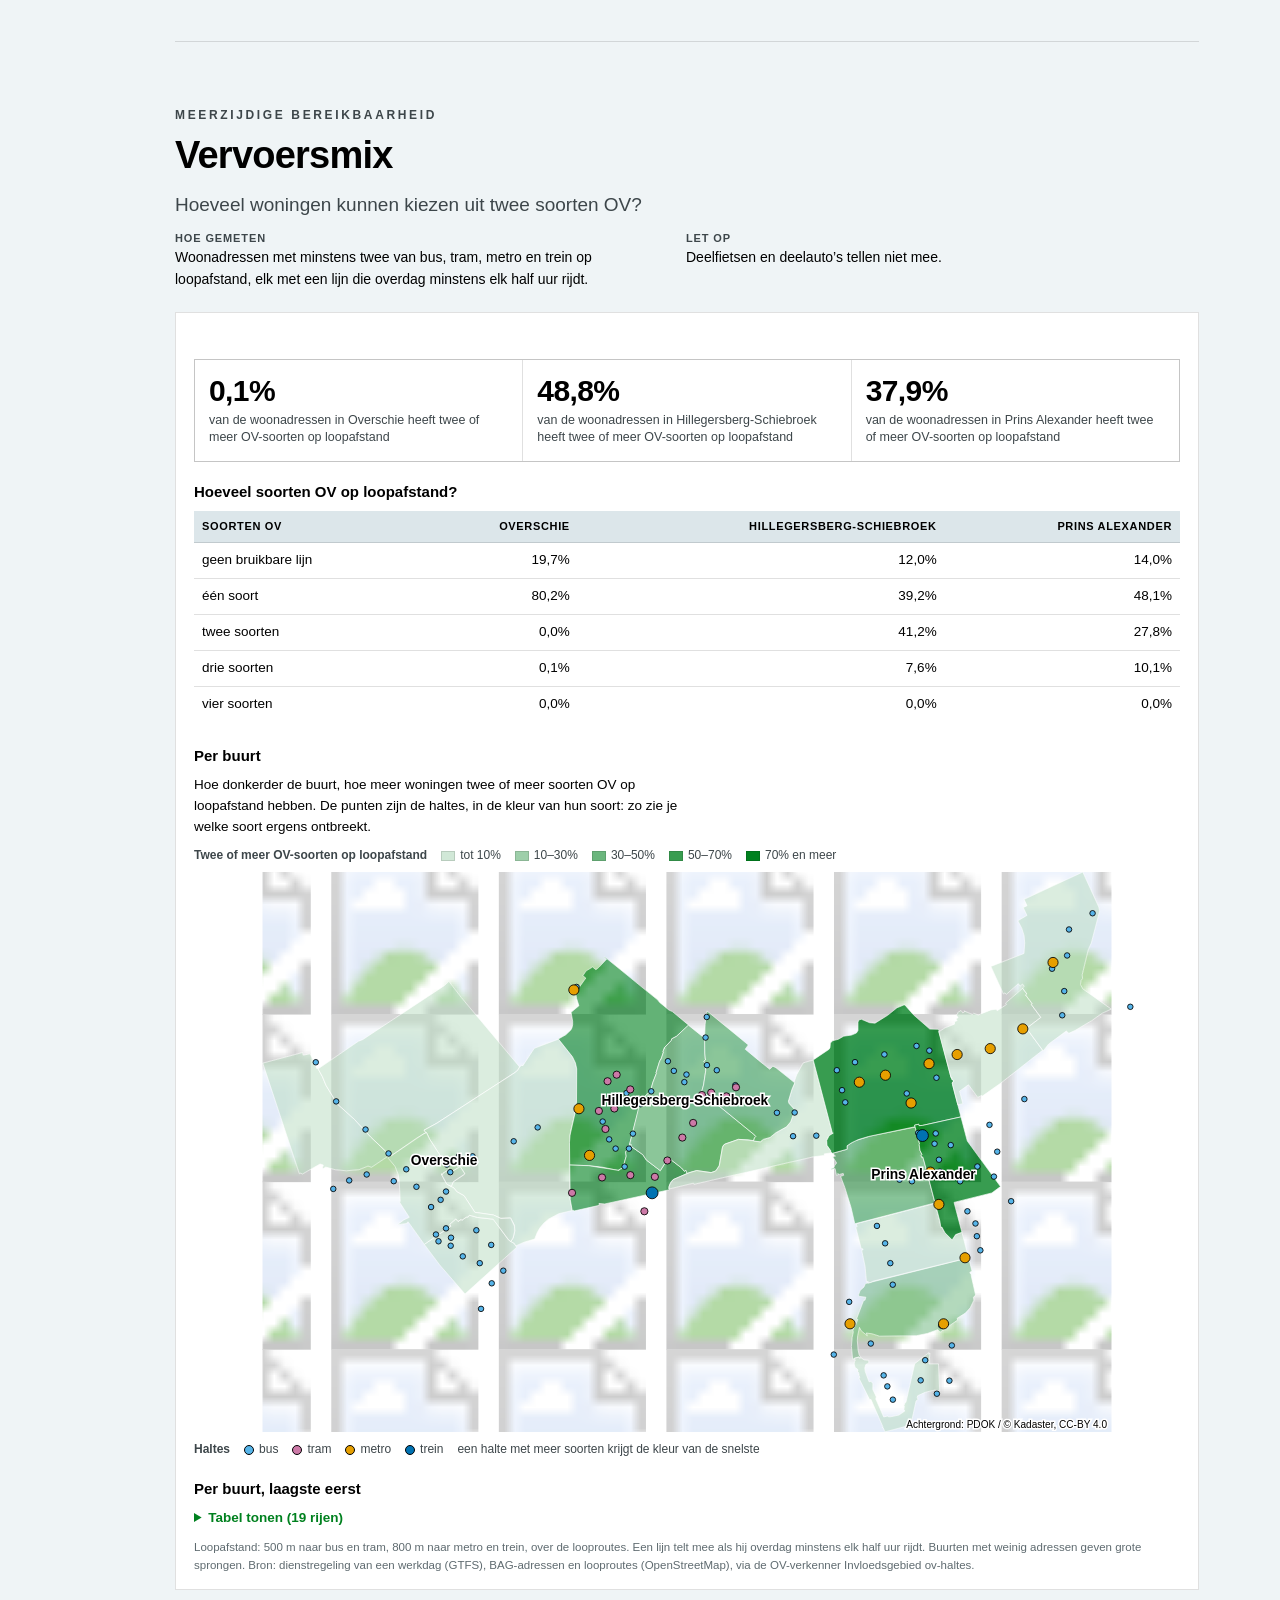
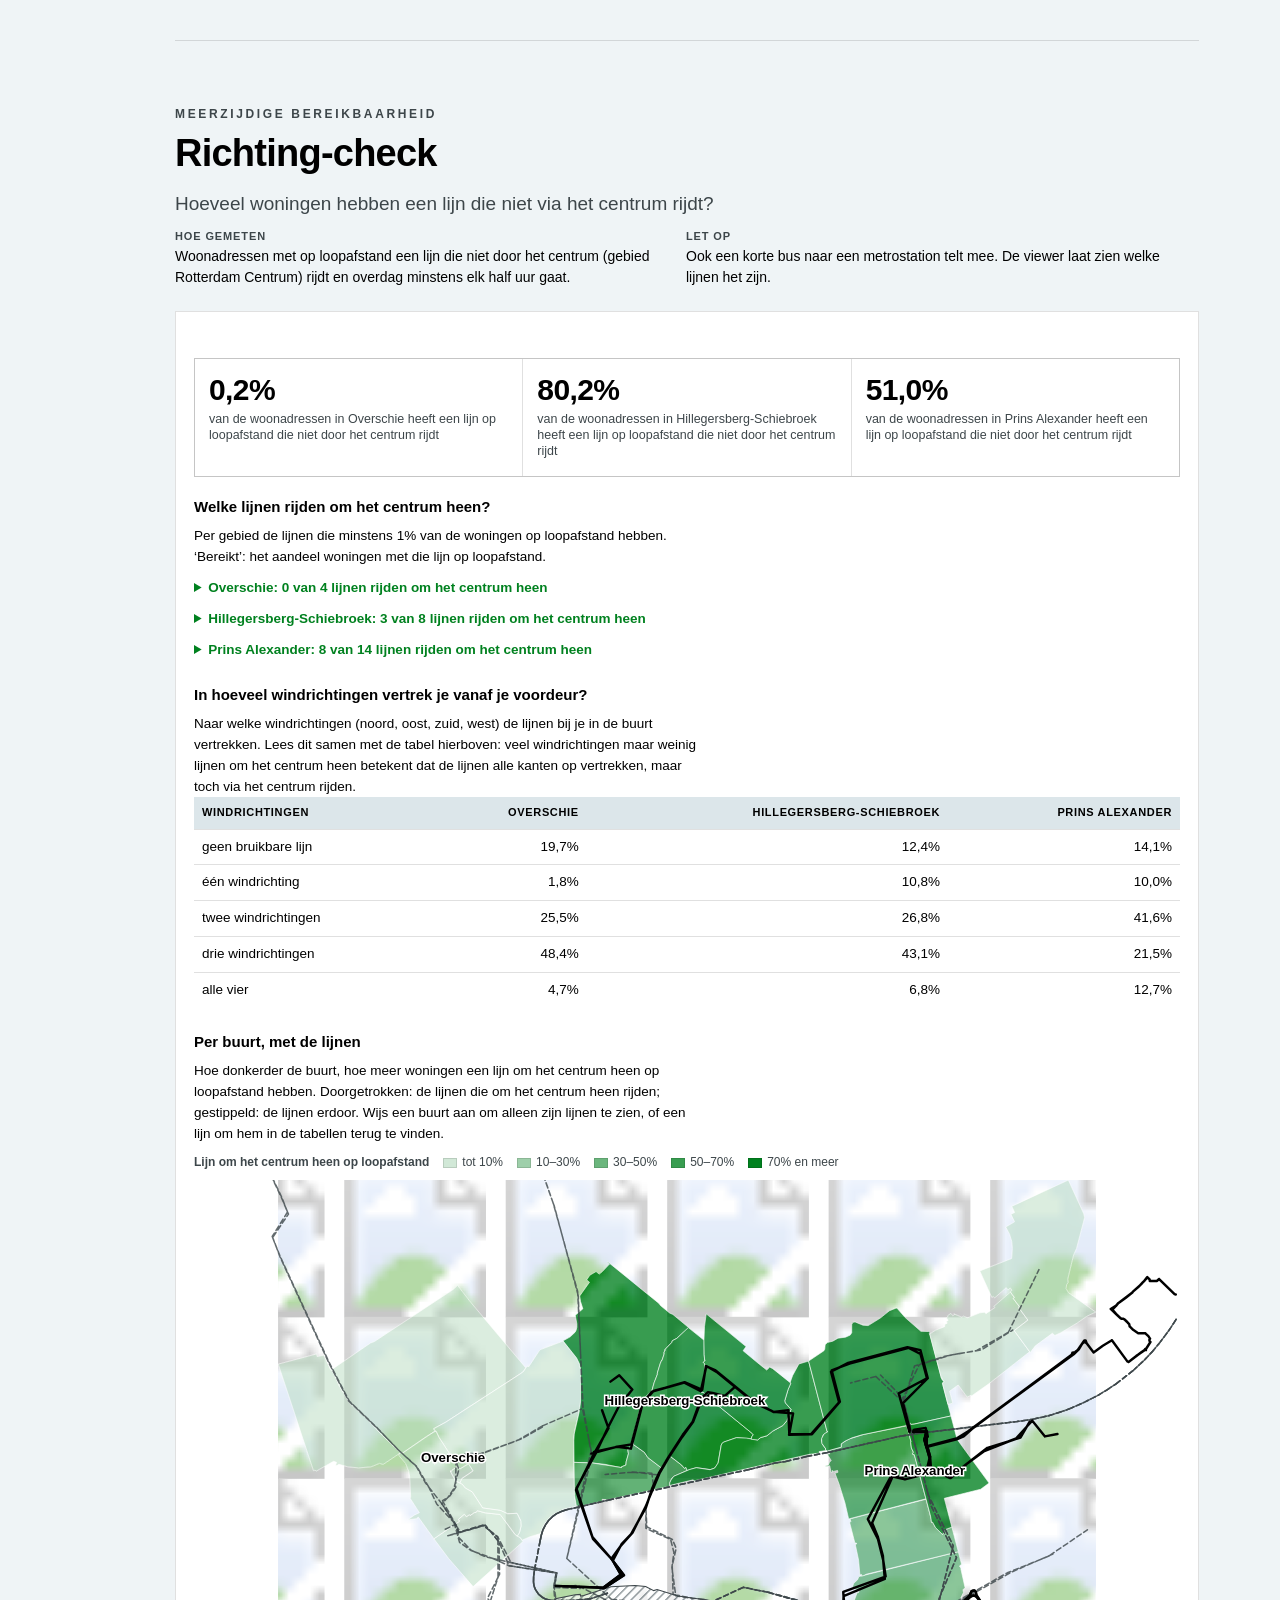
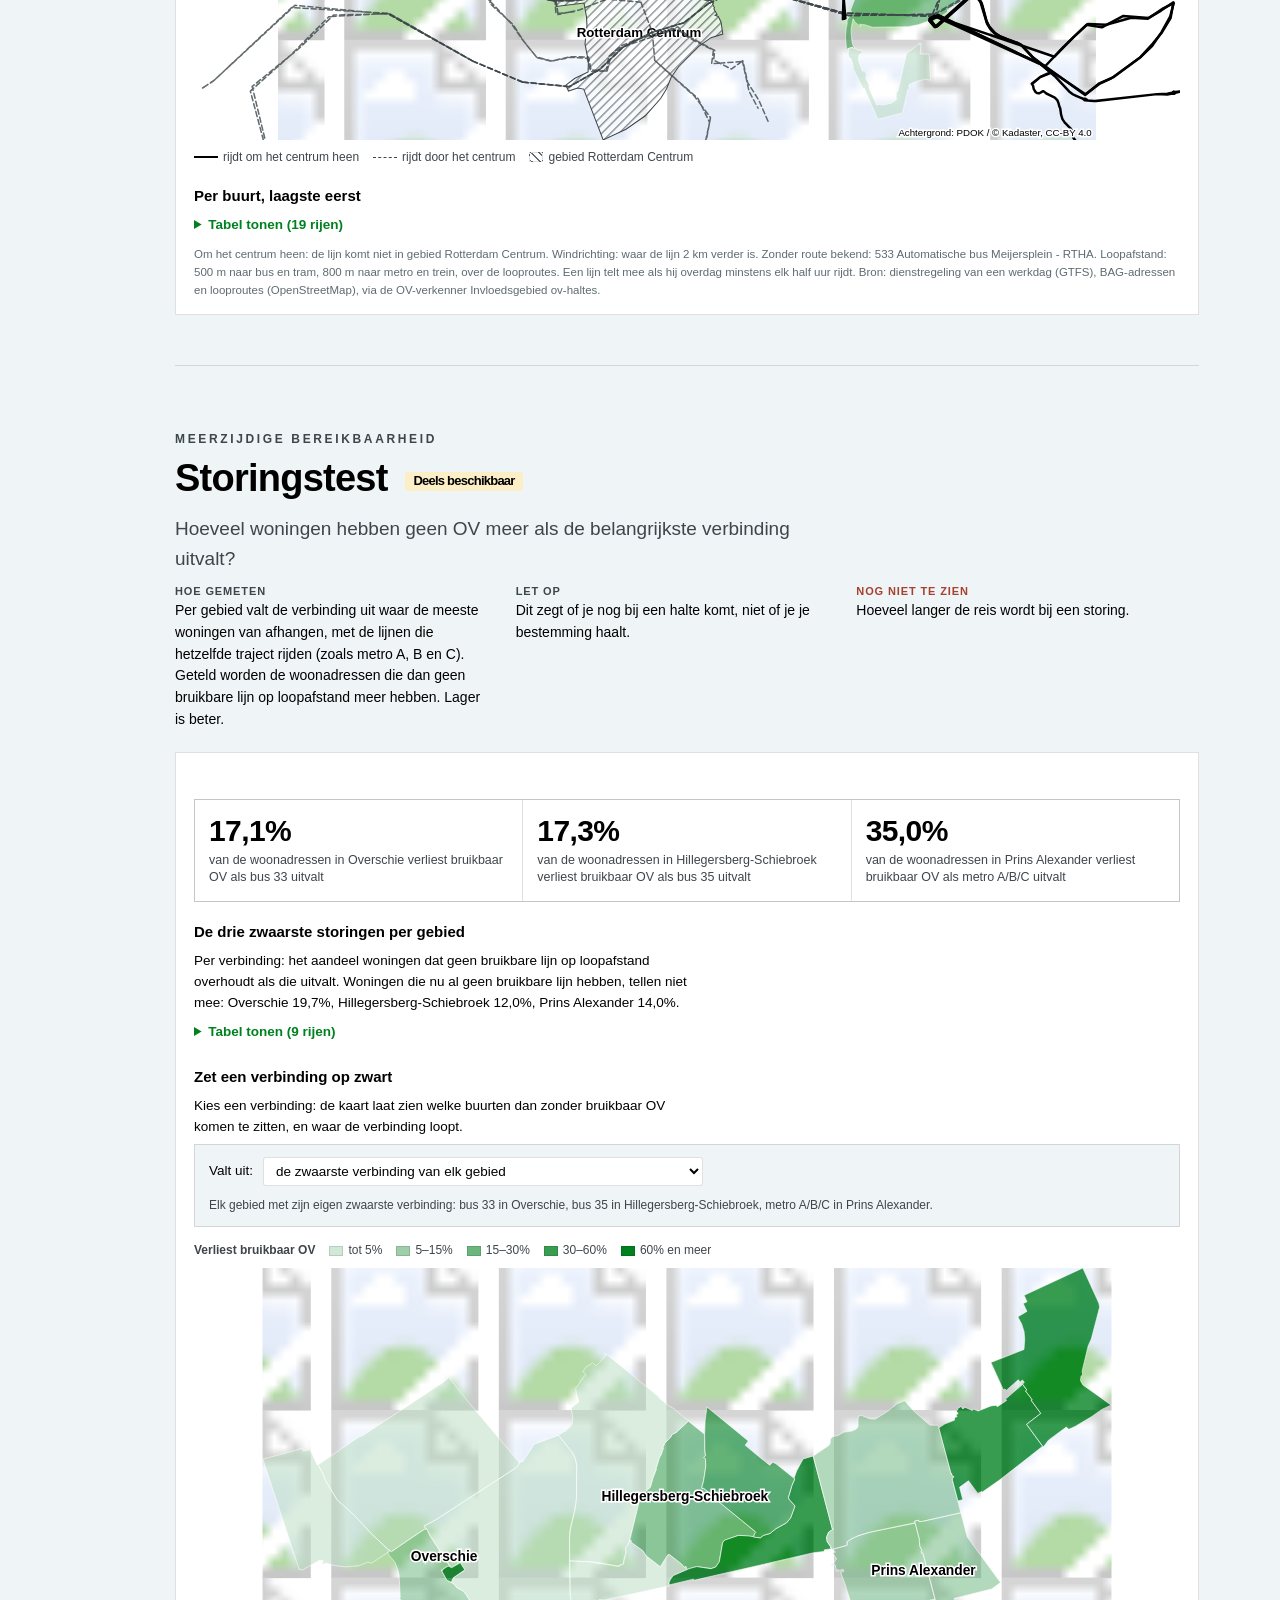
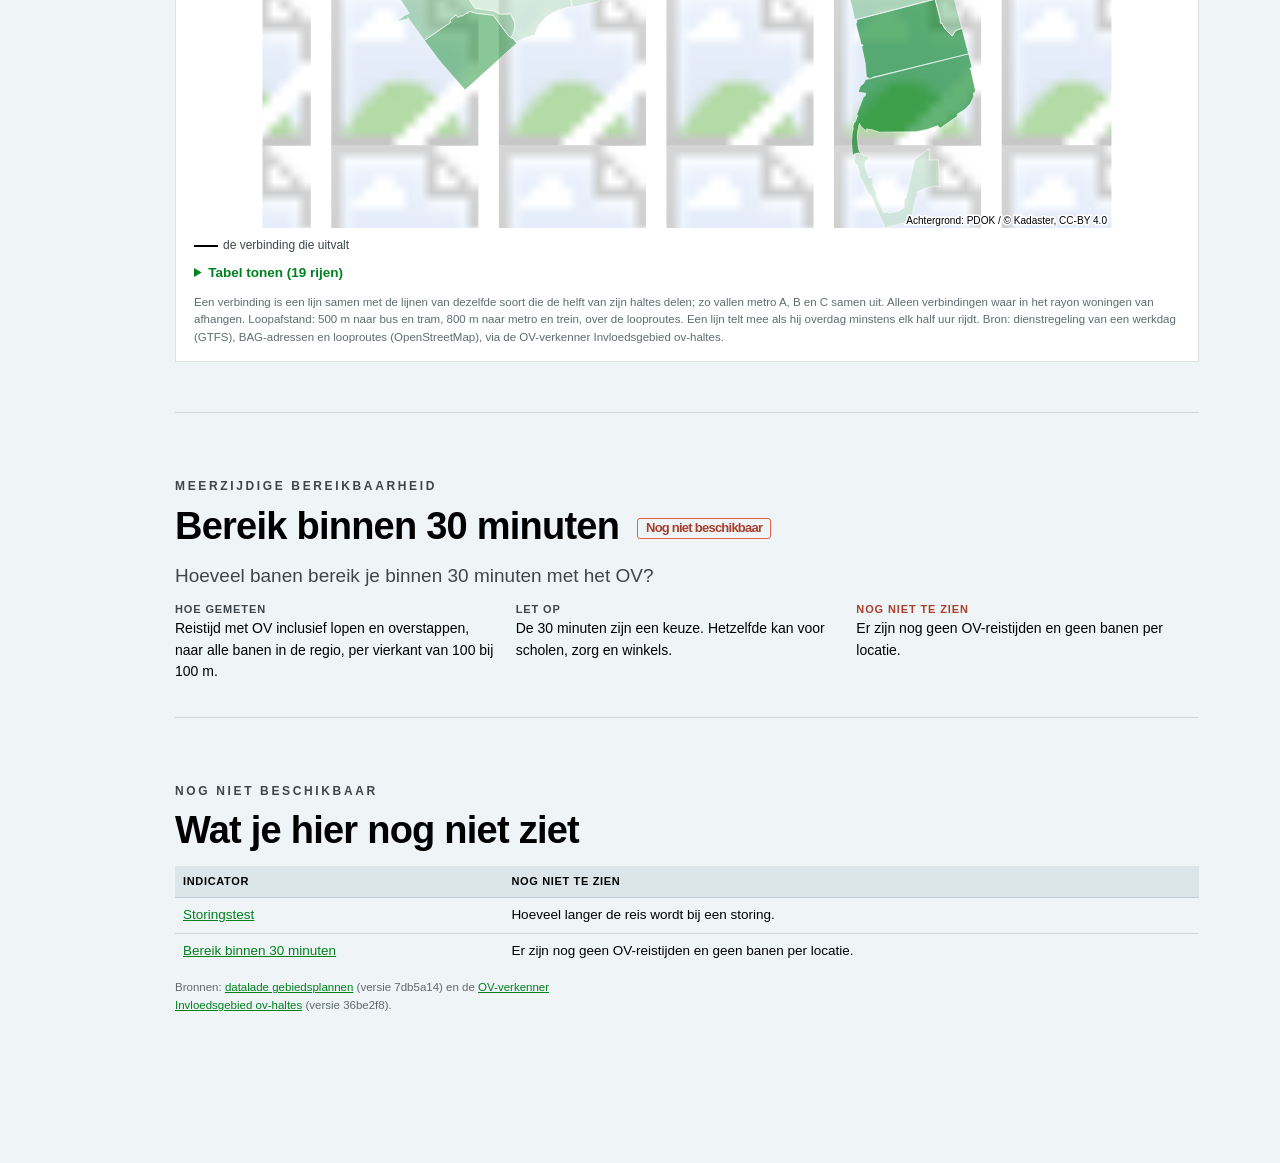
==== commit 9b095d18: "Klaar om te tonen: woningbouw en P+R gekoppeld, teksten gelijkgetrokken - Woningbouw en P+R: stippen" ====
--- a/ov.html
+++ b/ov.html
@@ -8,7 +8,7 @@
 </head>
 <body data-thema="ov" data-pagina="ov" data-review-hint="Reageer onder elk blok.">
 
-<div class="prototype" role="note"><p><strong>Prototype</strong>Echte cijfers, zonder normen of oordeel. Onder elk blok staat de bron. Opmerkingen? <a href="?review=1">Zet de reviewmodus aan</a>.</p></div>
+<div class="prototype" role="note"><p><strong>Prototype</strong>Nog niet gebruiken in stukken of besluitvorming: de cijfers zijn nog niet gevalideerd. Cijfers zonder normen of oordeel; onder elk blok staat de bron. Opmerkingen? <a href="?review=1">Zet de reviewmodus aan</a>.</p></div>
 
 <header>
   <div class="hrow">
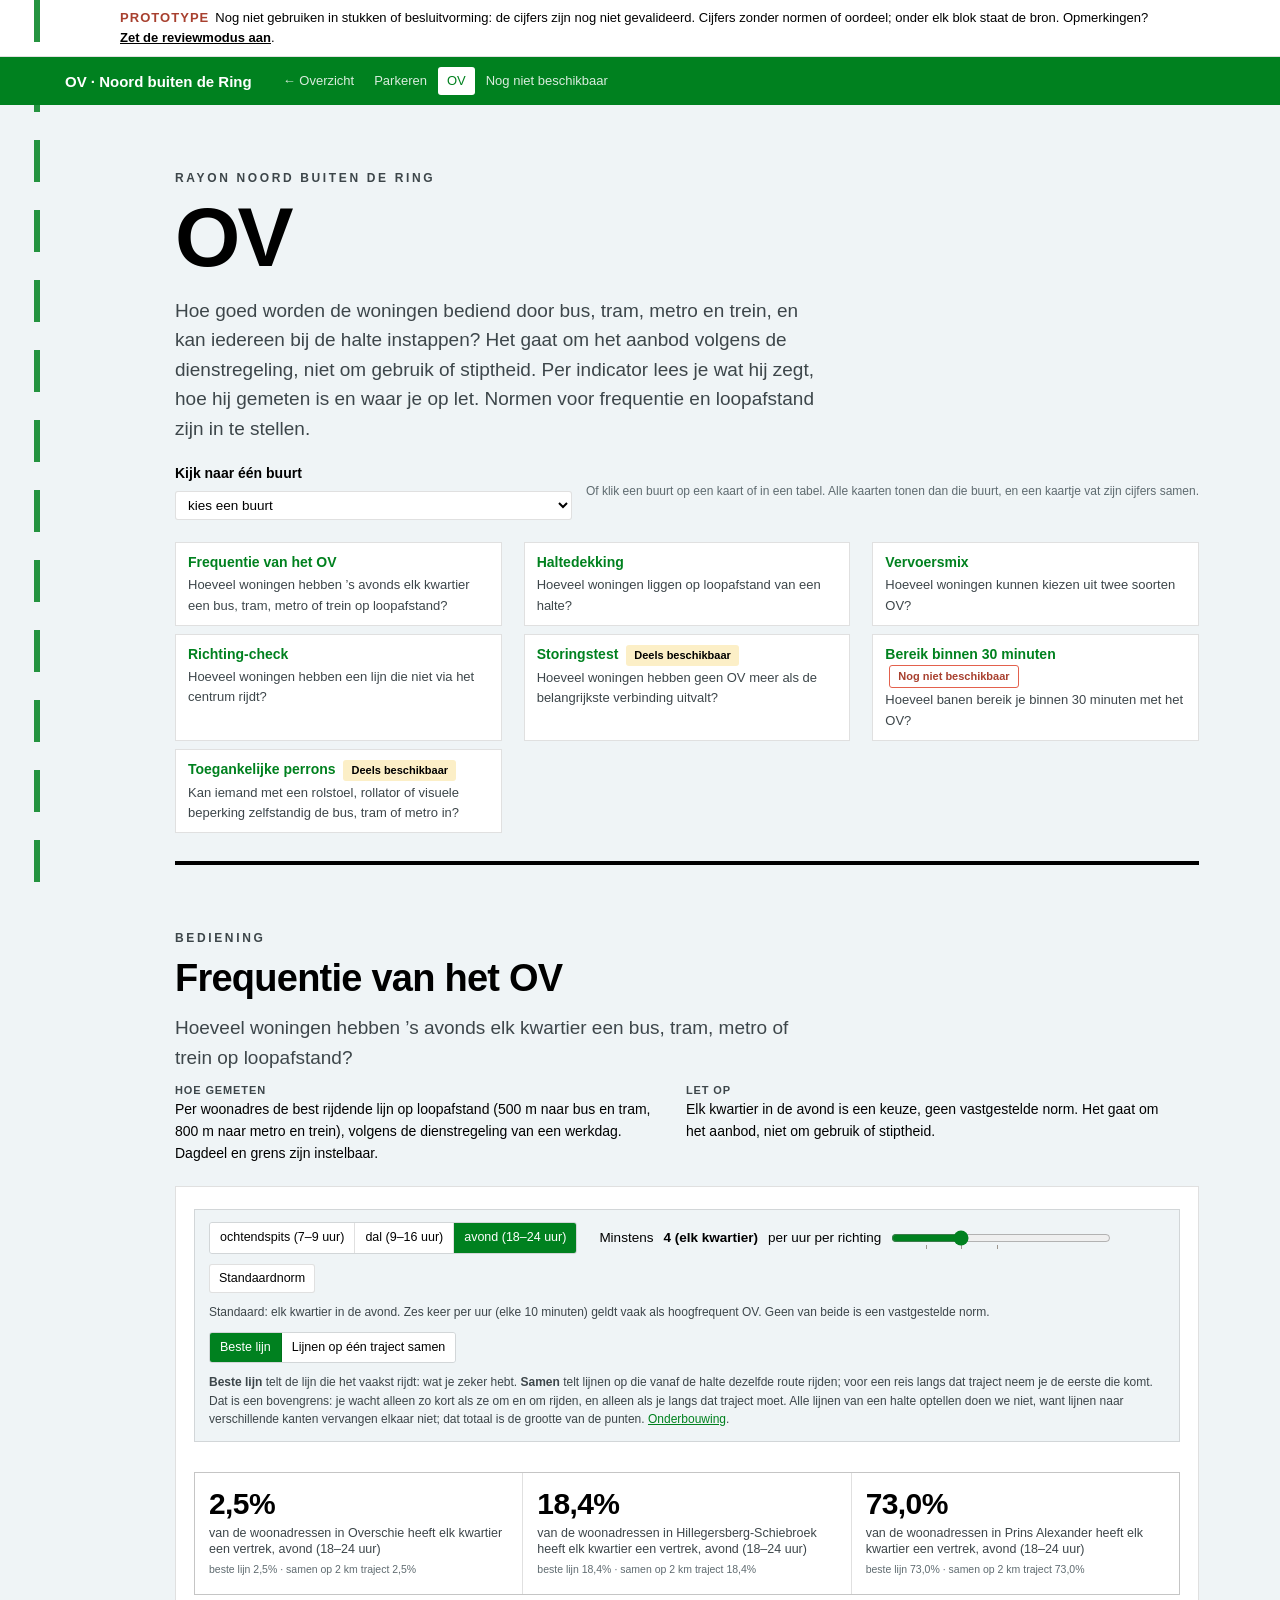
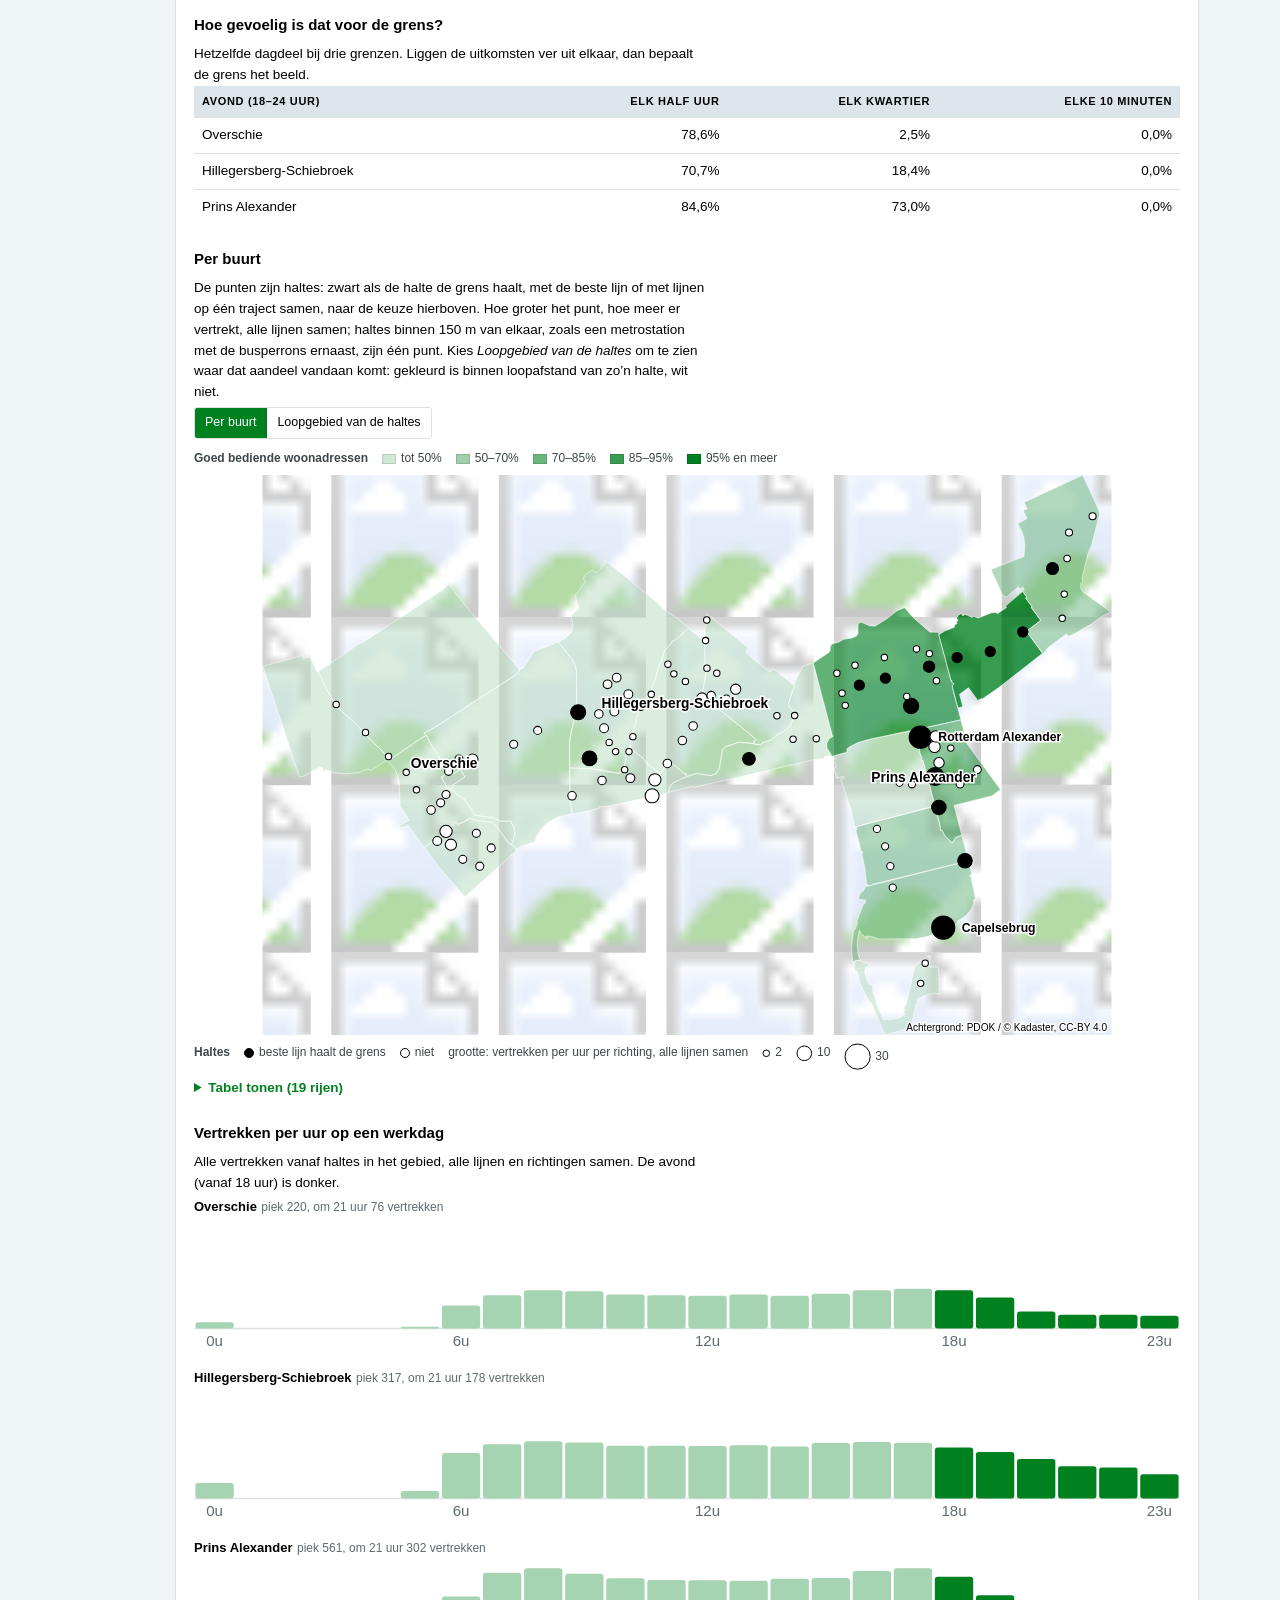
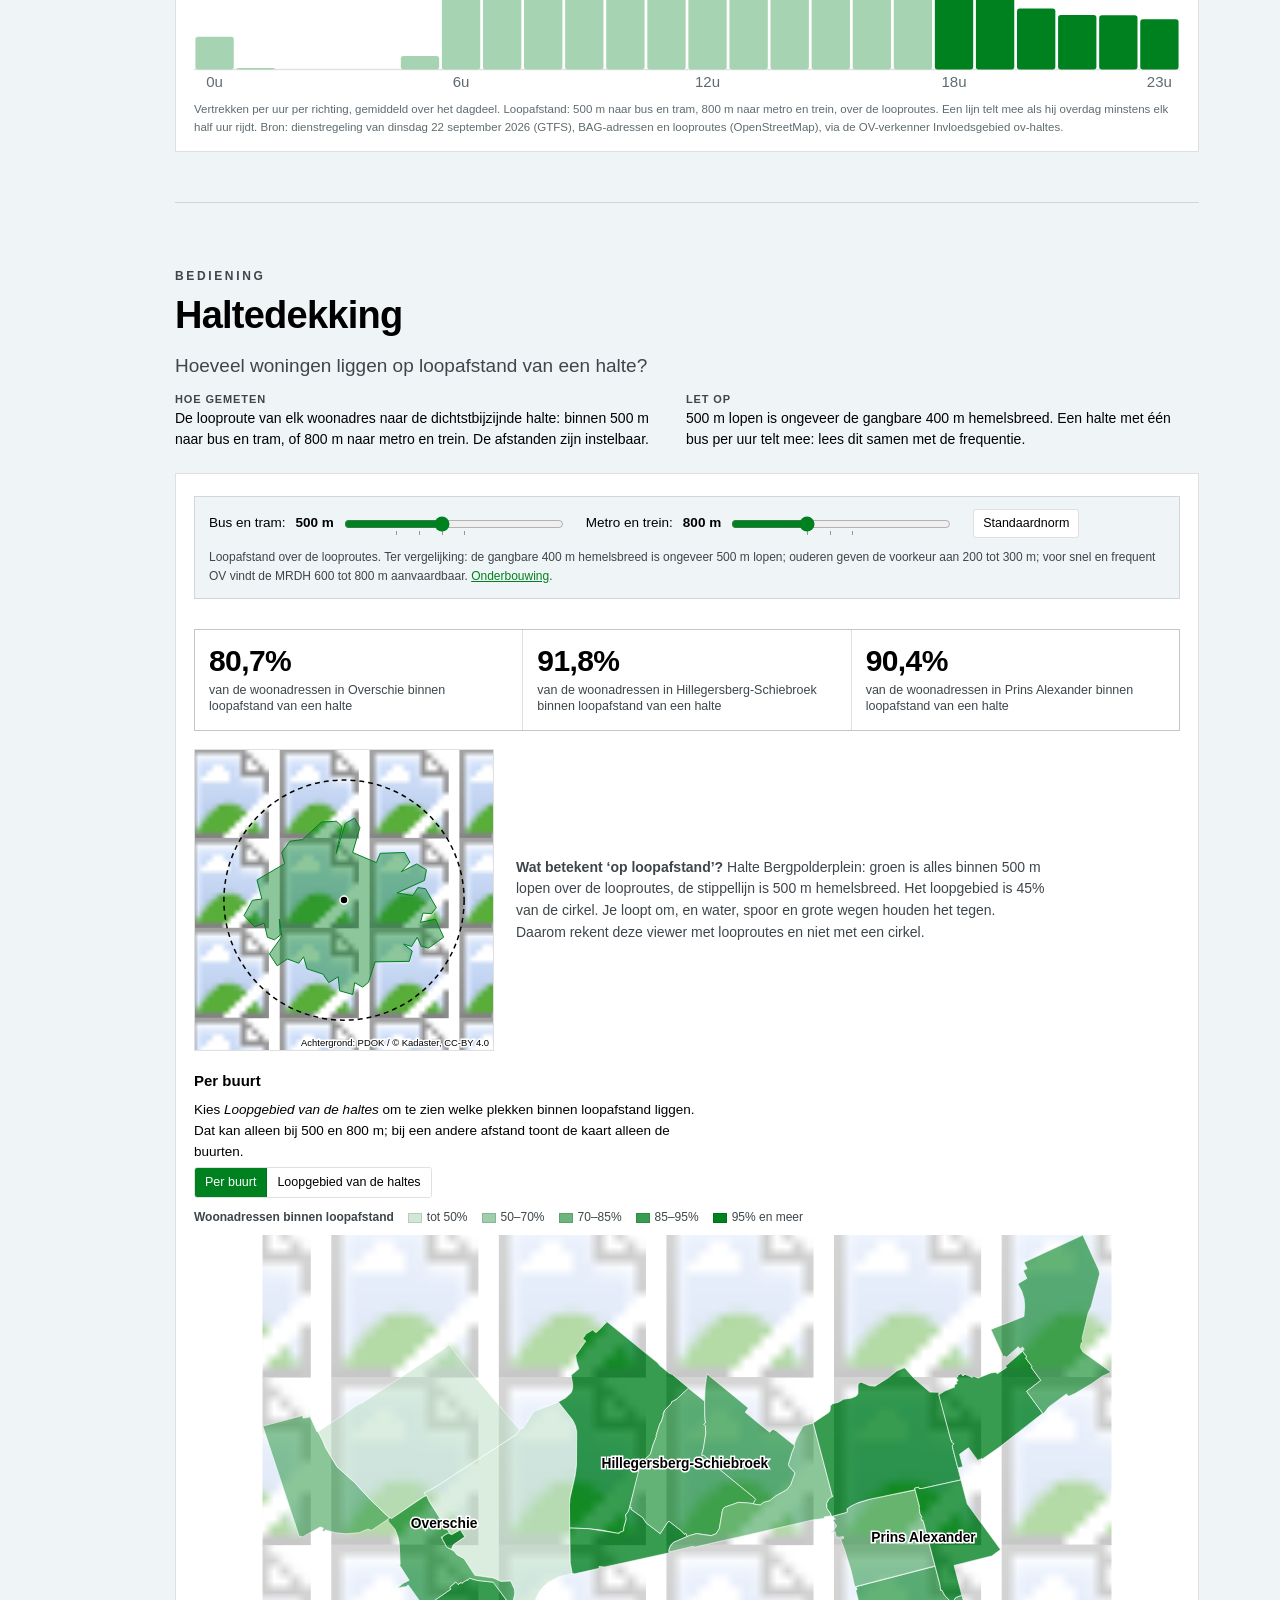
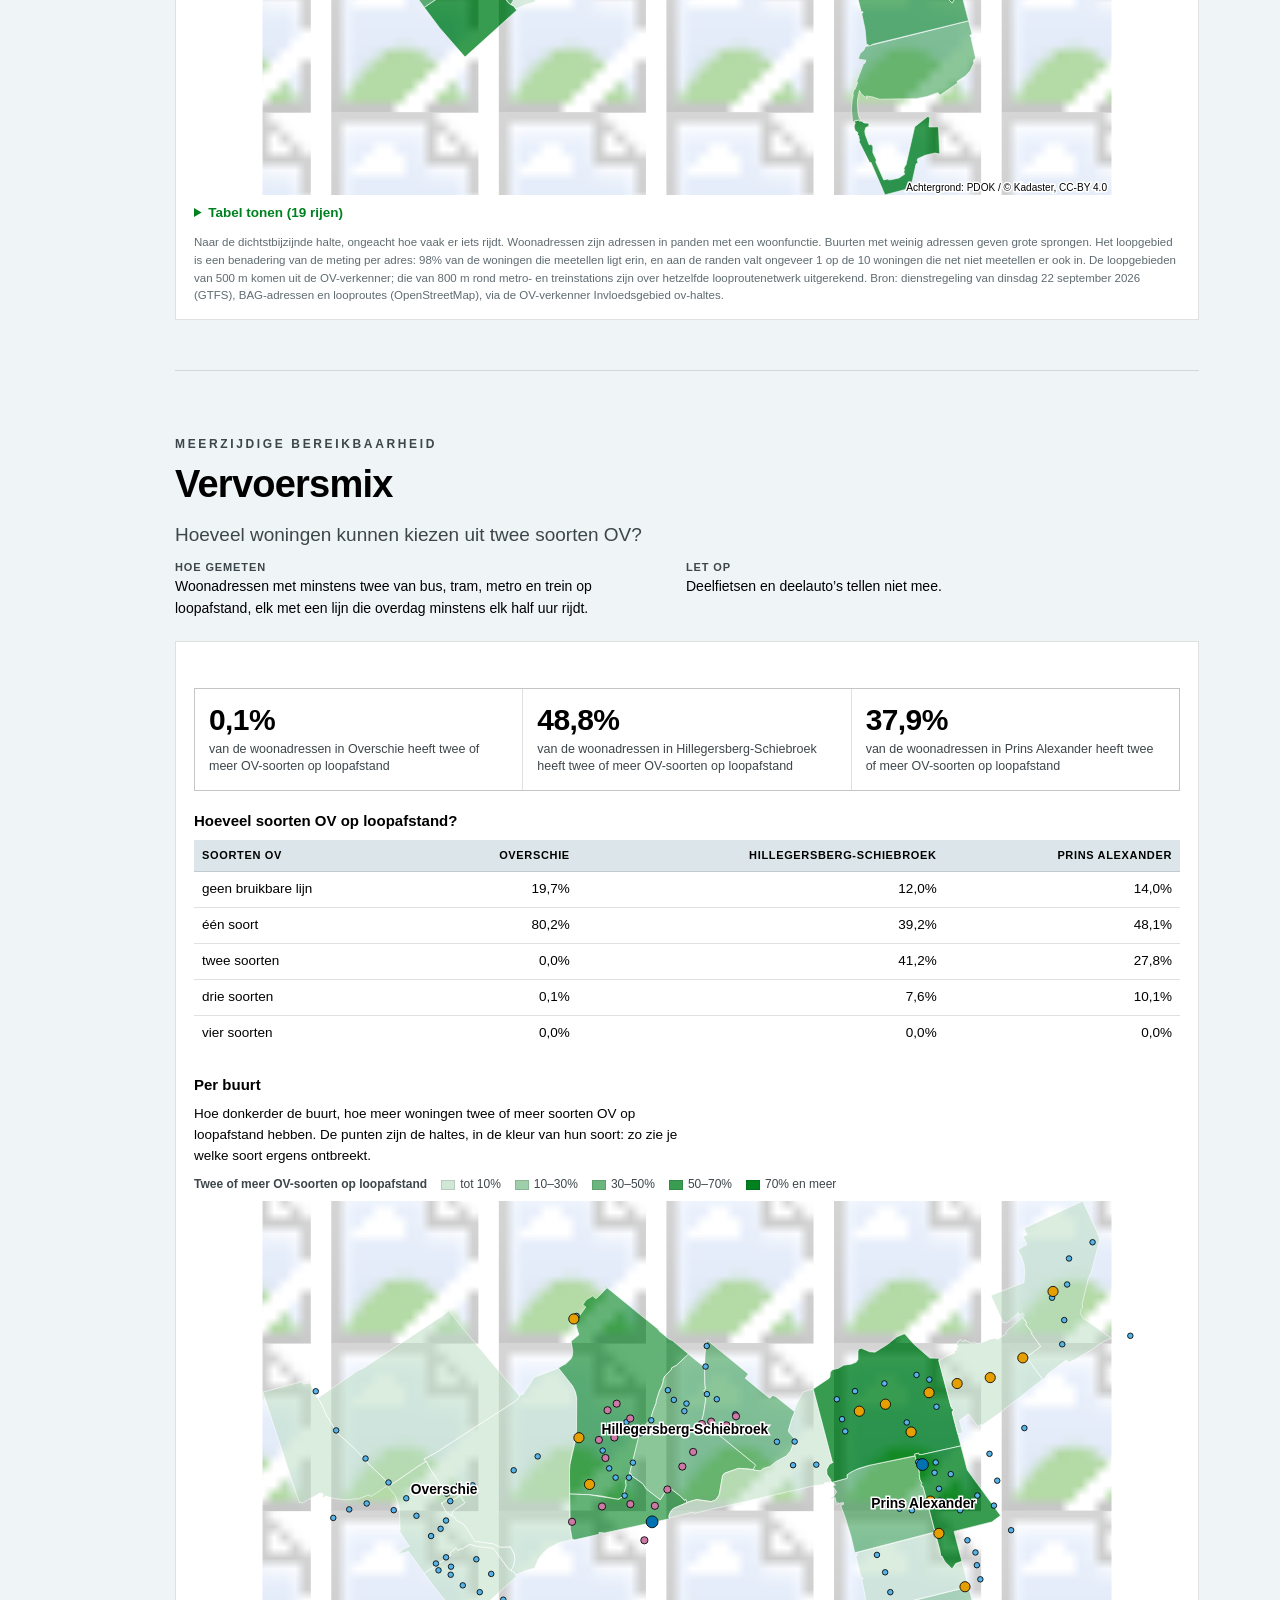
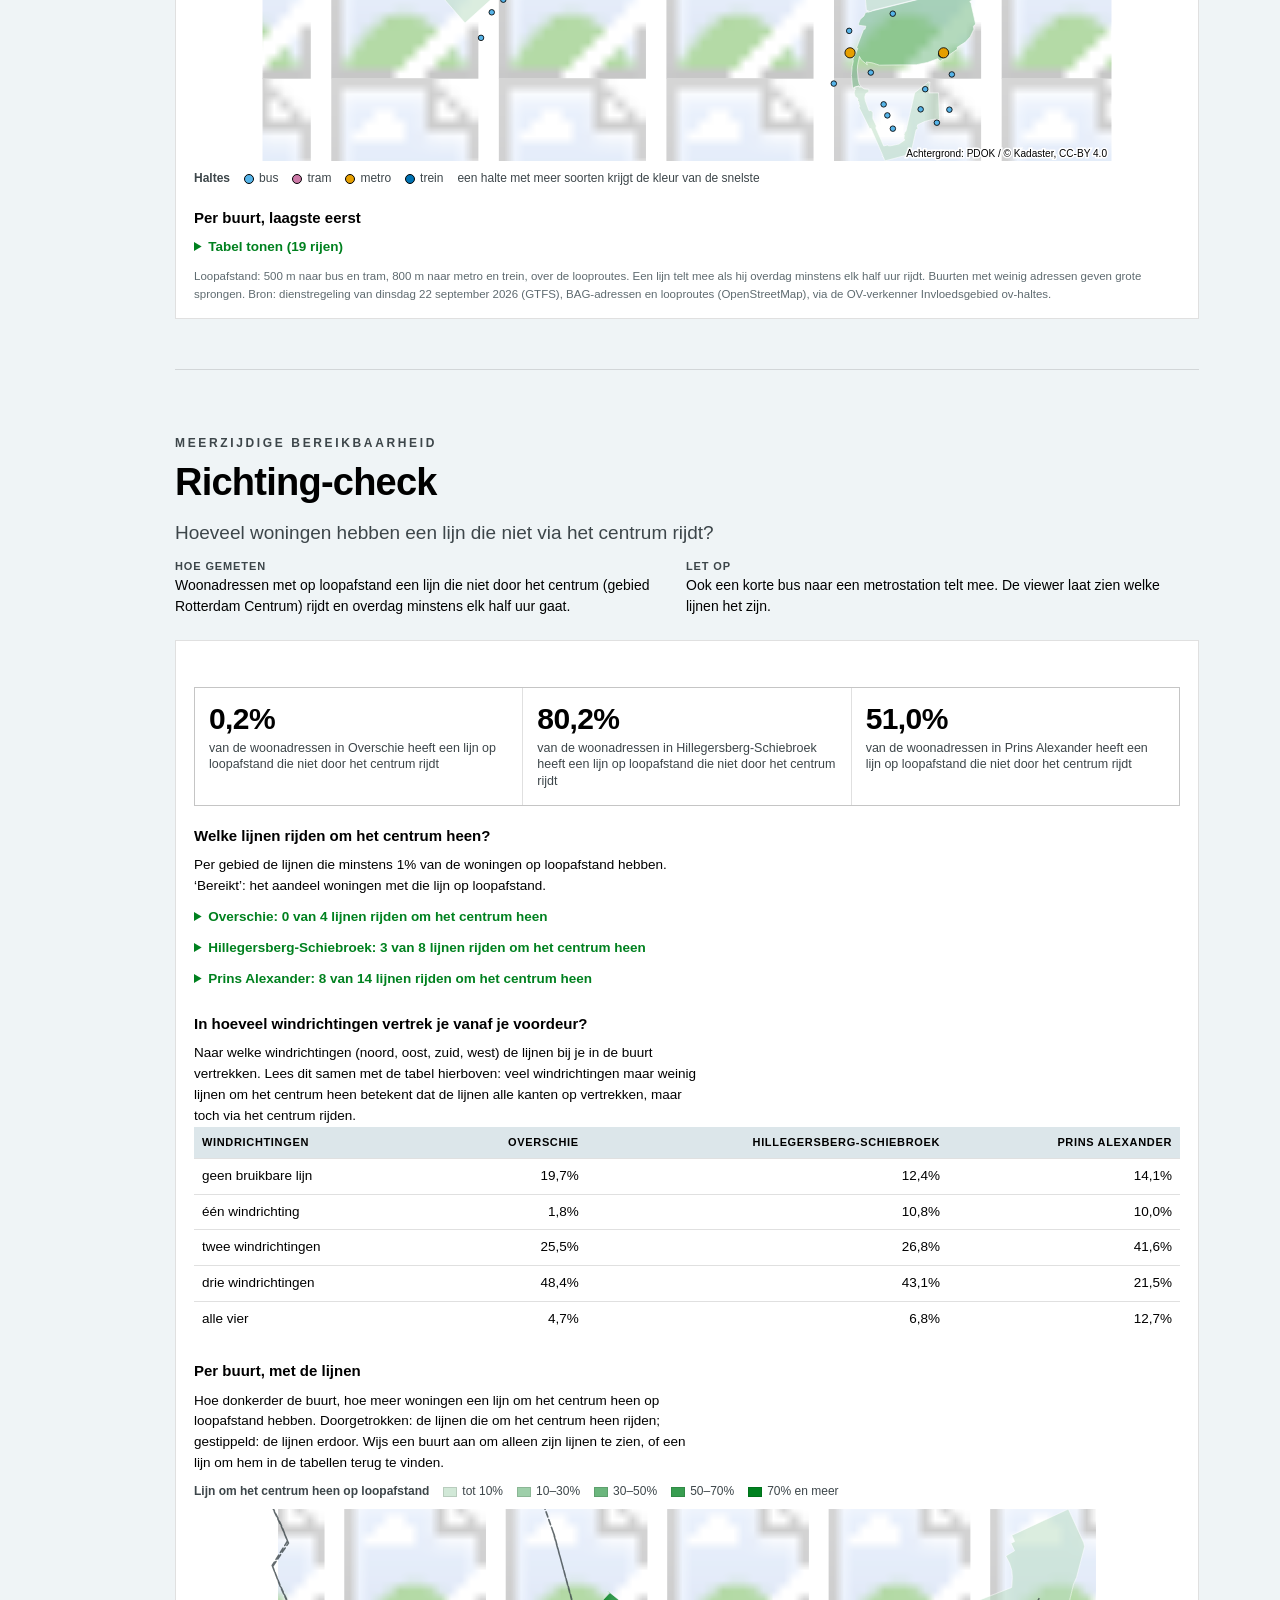
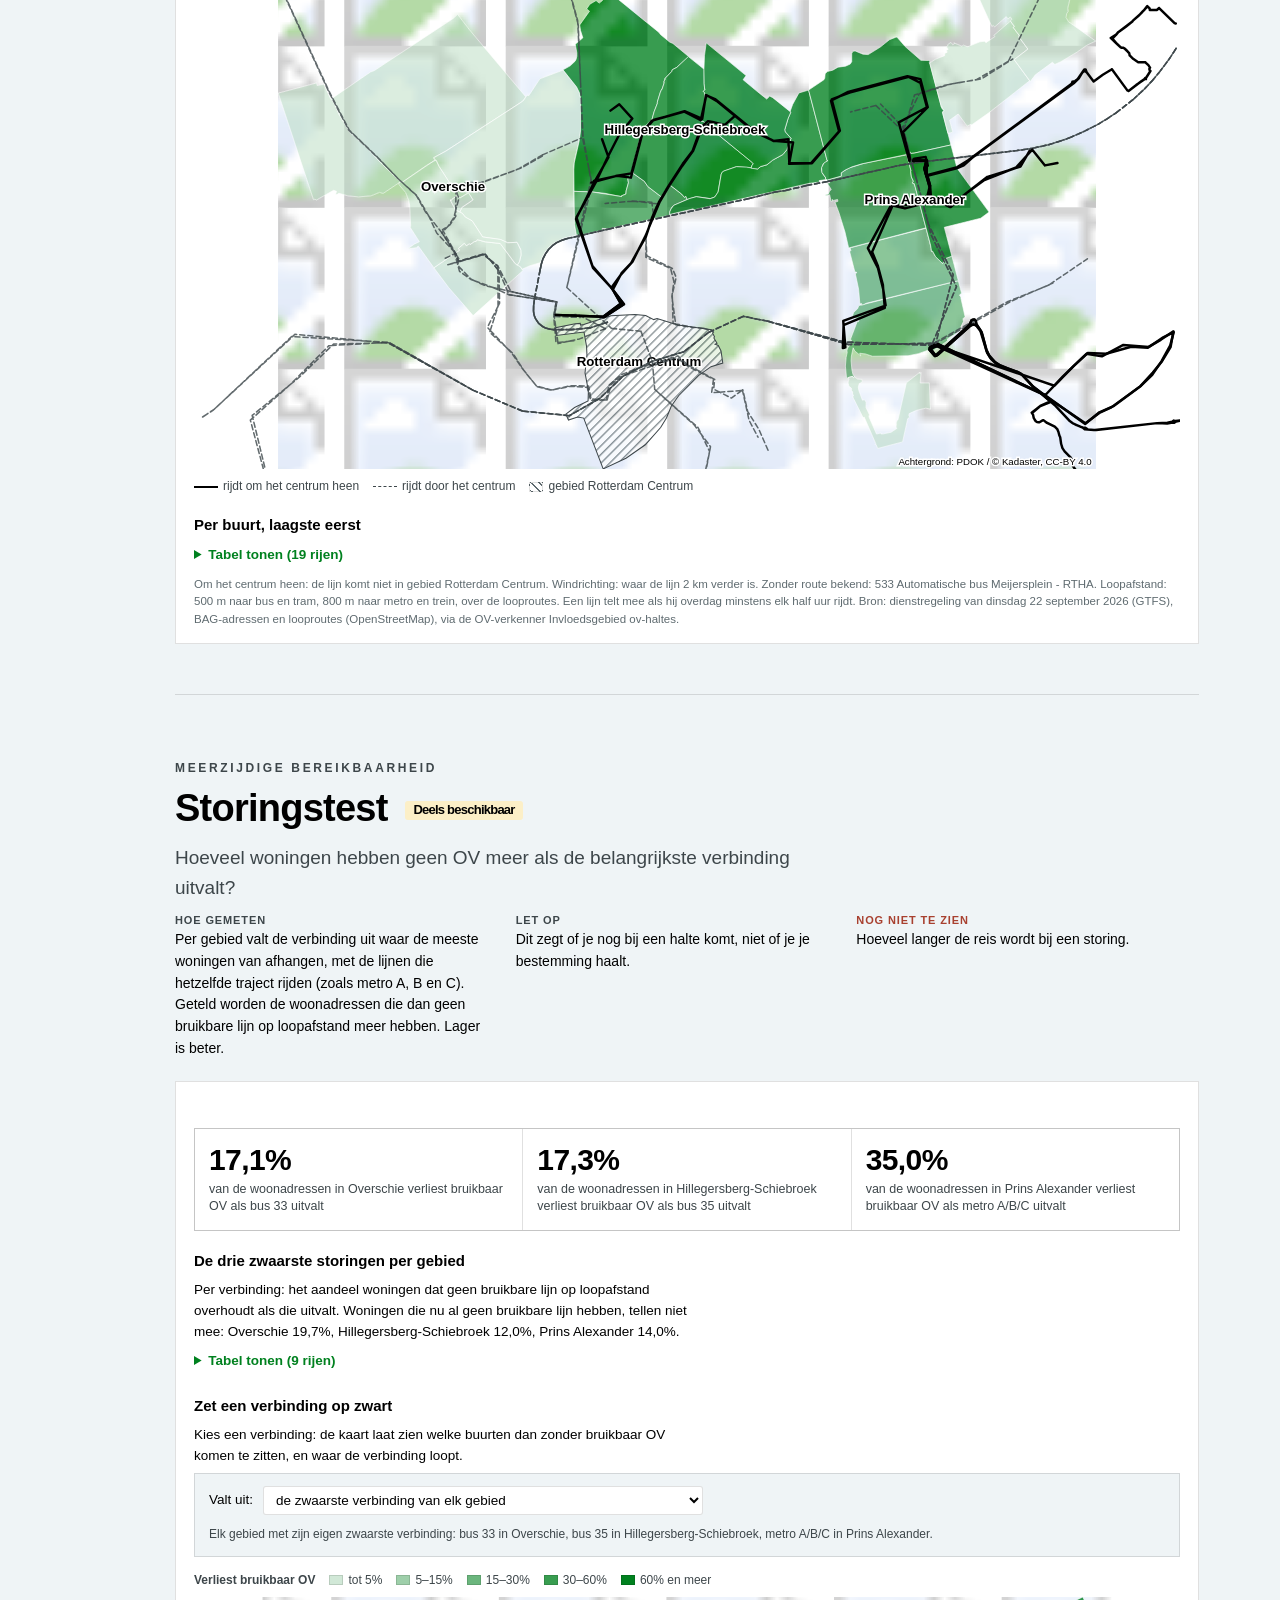
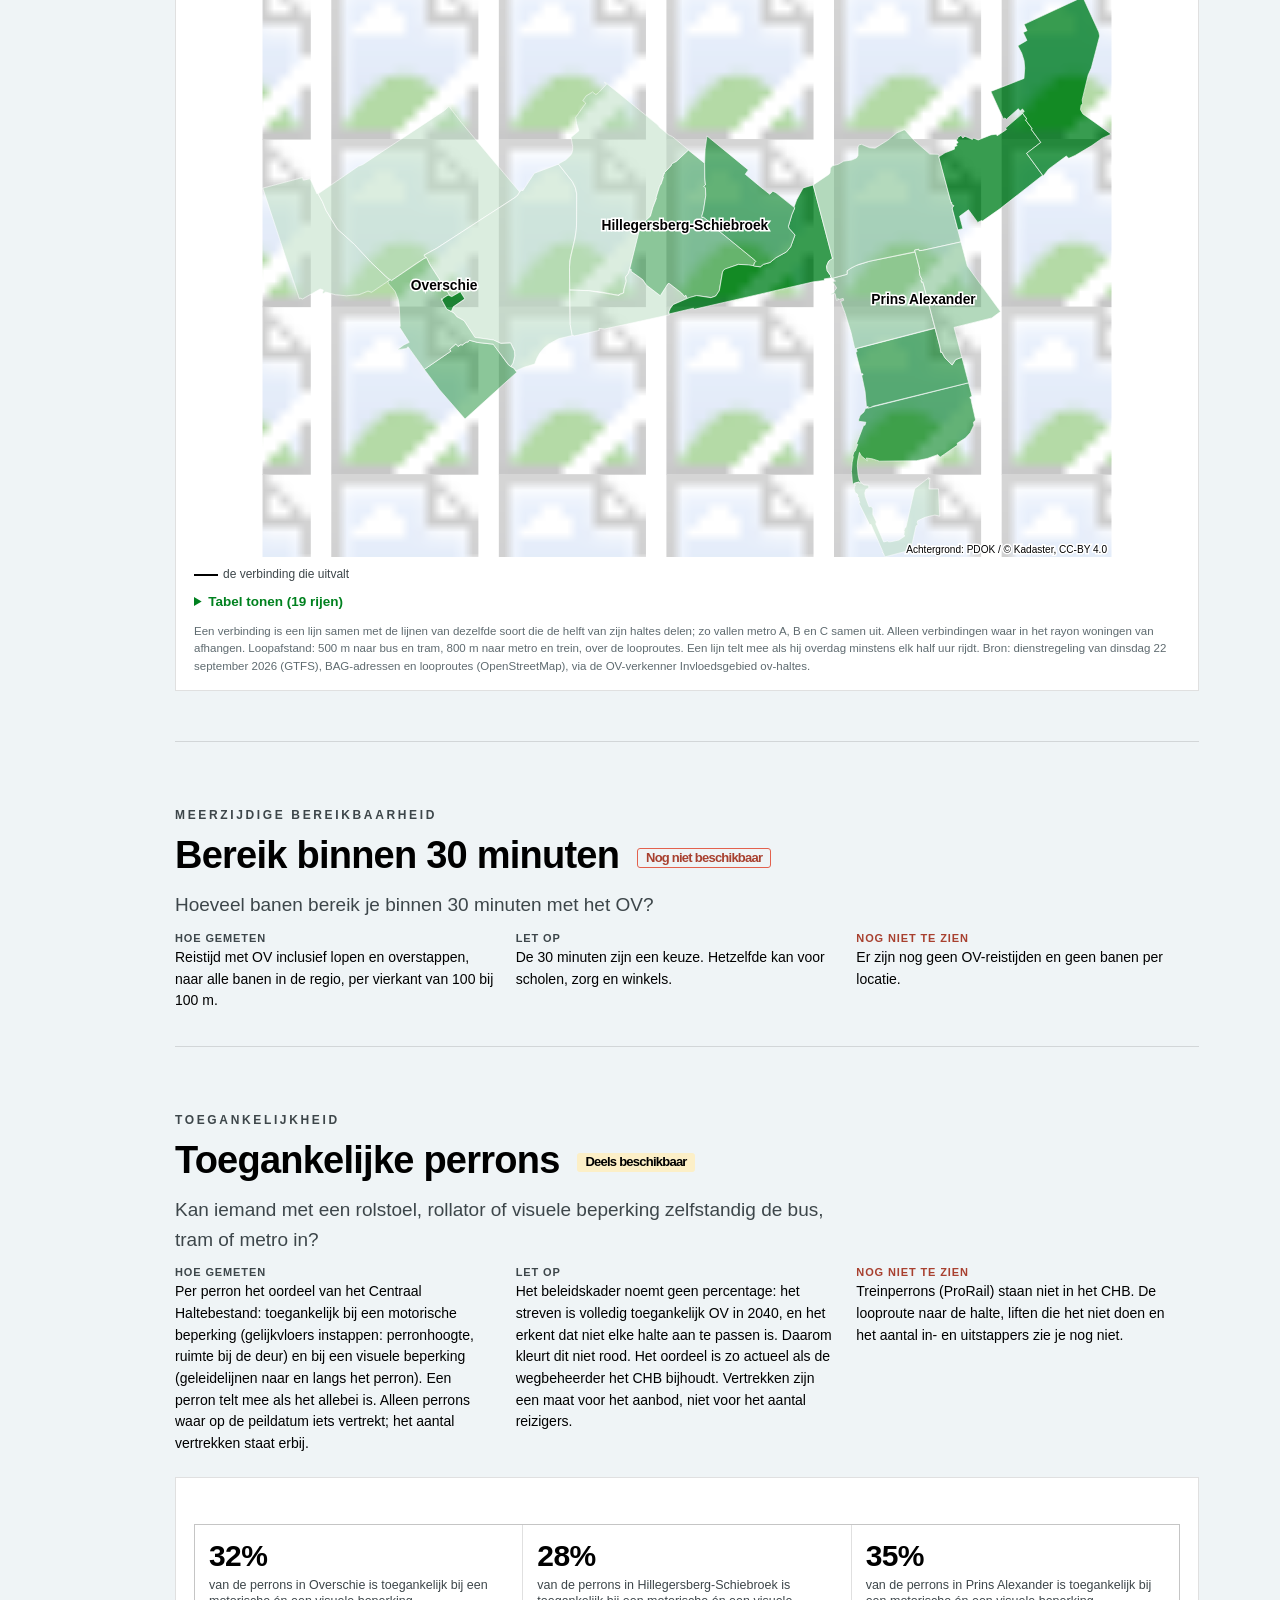
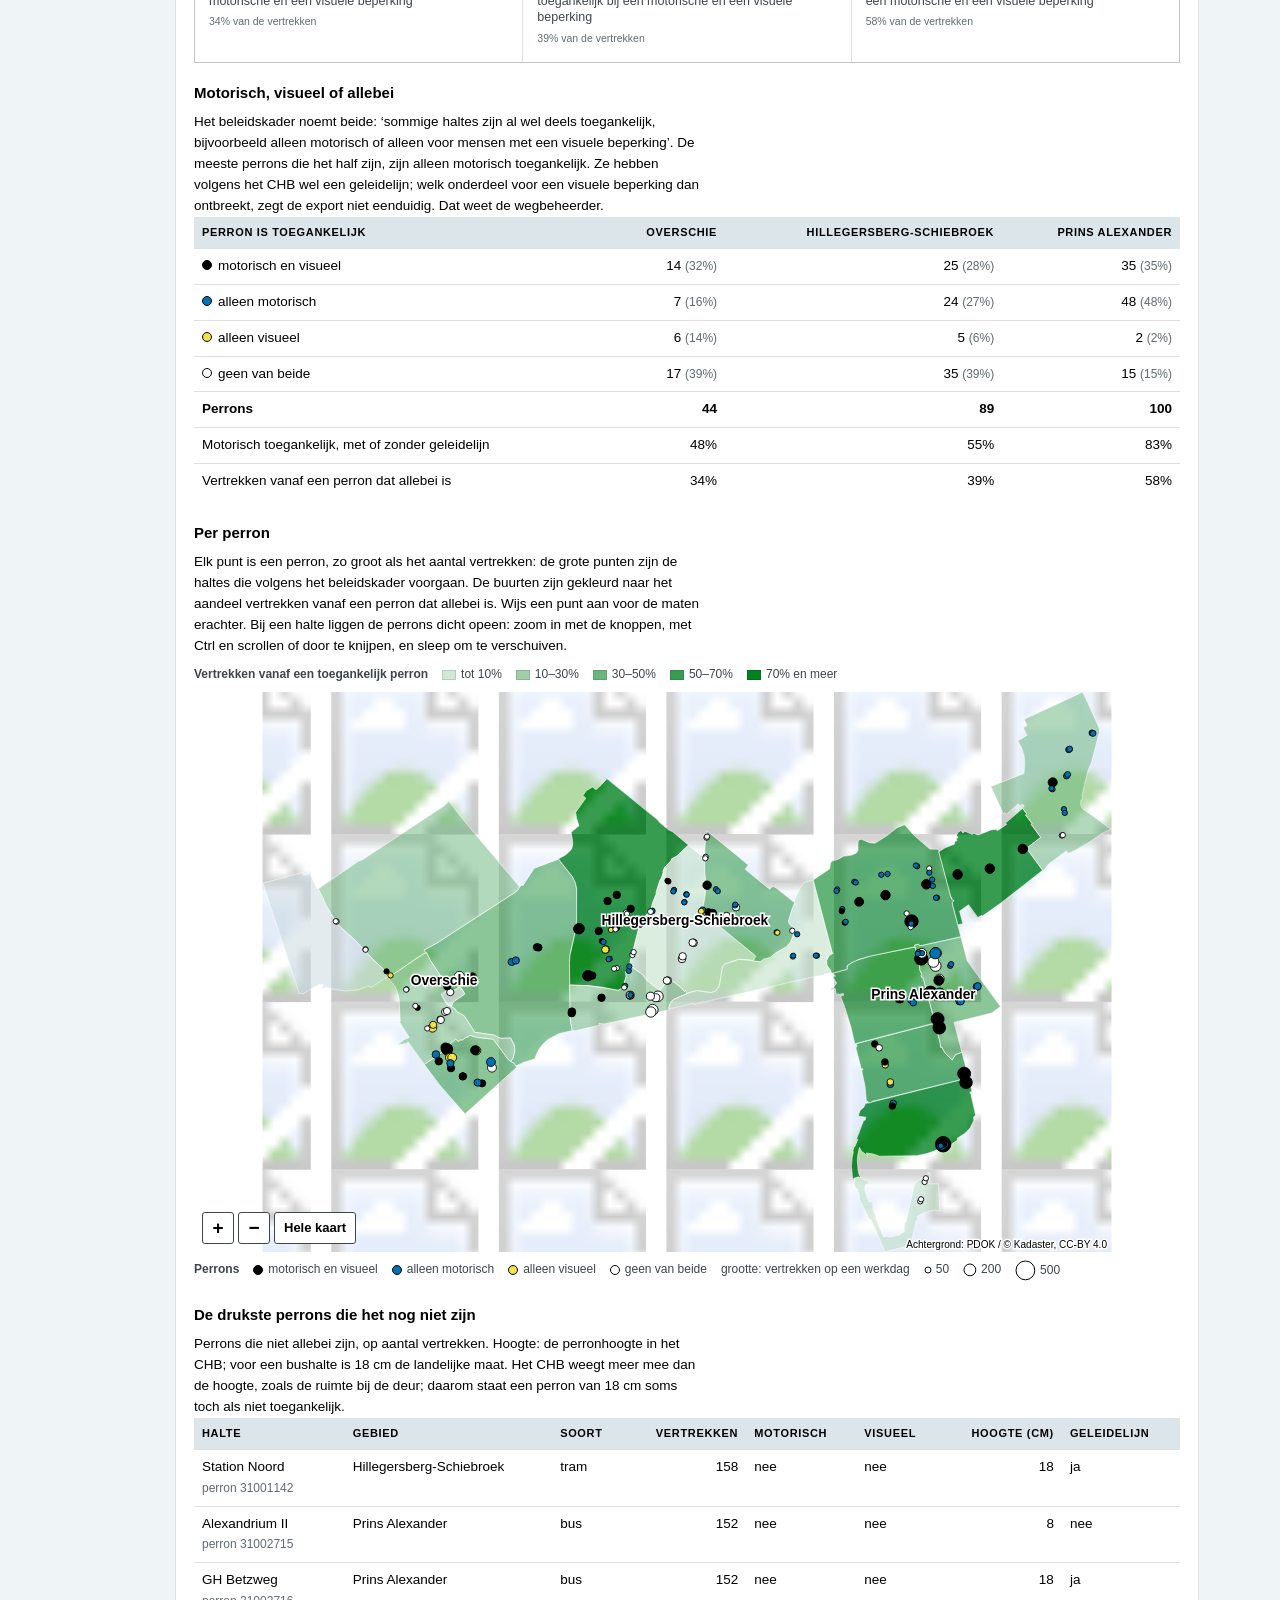
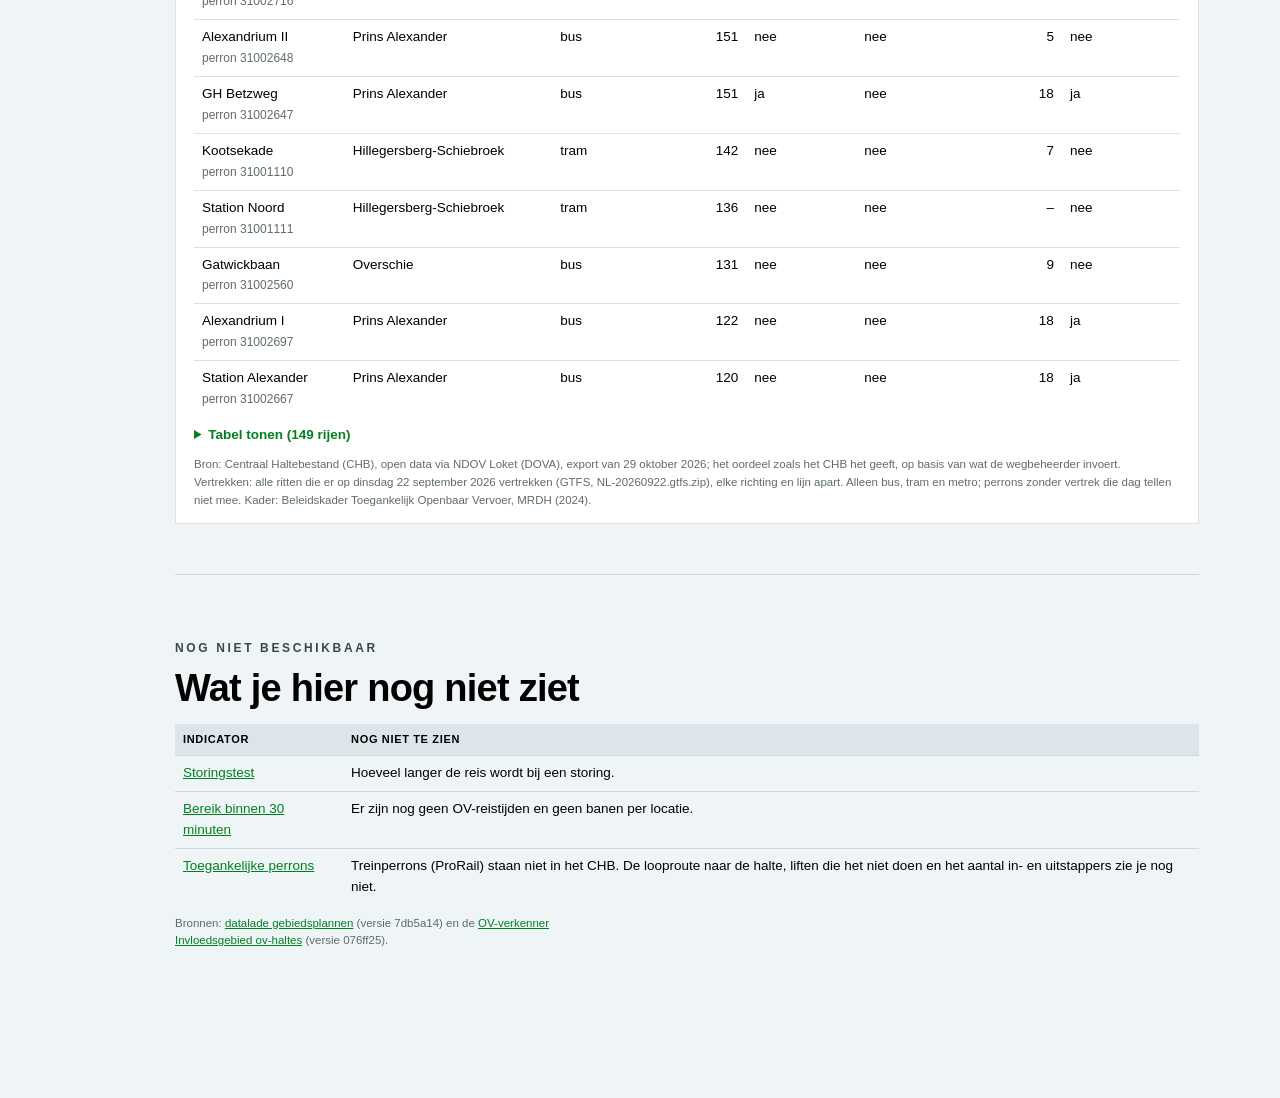
==== commit 7bf48605: "OV: toegankelijke perrons (Beleidskader Toegankelijk OV), met zoombare kaart Nieuwe indicator in de " ====
--- a/ov.html
+++ b/ov.html
@@ -26,6 +26,7 @@
 <script src="data/indicatoren.js"></script>
 <script src="data/datalade.js"></script>
 <script src="data/ov-kaart.js"></script>
+<script src="data/toegankelijkheid.js"></script>
 <script src="js/ov-normen.js"></script>
 <script src="js/thema.js"></script>
 <script>
--- a/css/basis.css
+++ b/css/basis.css
@@ -181,6 +181,16 @@
 .legenda-rij i.streep.stippel{border-top:1.5px dashed var(--asfalt-zacht)}
 .legenda-rij i.arcering{background:repeating-linear-gradient(45deg,var(--stil) 0 1.4px,var(--wit) 1.4px 6px)}
 .knoppen.laag{margin:4px 0 2px}
+/* Inzoomen: lijnen houden hun dikte op het scherm. Verticaal vegen blijft de pagina scrollen
+   tot je ingezoomd bent; daarna verschuift een vinger de kaart. */
+.zoomkader{position:relative}
+.zoomknoppen{position:absolute;left:8px;bottom:8px;display:flex;gap:4px}
+.zoomknoppen button{background:var(--wit);border:1px solid var(--asfalt-zacht);border-radius:3px;min-width:32px;height:32px;padding:0 9px;cursor:pointer;font:inherit;font-size:13px;font-weight:700}
+.zoomknoppen button[data-zoom="2"],.zoomknoppen button[data-zoom="0.5"]{font-size:19px;line-height:1}
+.zoomknoppen button:hover{background:var(--beton)}
+.kaart-svg.zoombaar{touch-action:pan-y;cursor:grab}
+.kaart-svg.zoombaar.ingezoomd{touch-action:none}
+.kaart-svg.zoombaar :not(text){vector-effect:non-scaling-stroke}
 /* display:flex van .legenda-rij gaat anders voor op het hidden-attribuut. */
 .legenda-rij[hidden]{display:none}
 .knoppen button:disabled{color:var(--stil);cursor:not-allowed;background:var(--beton)}
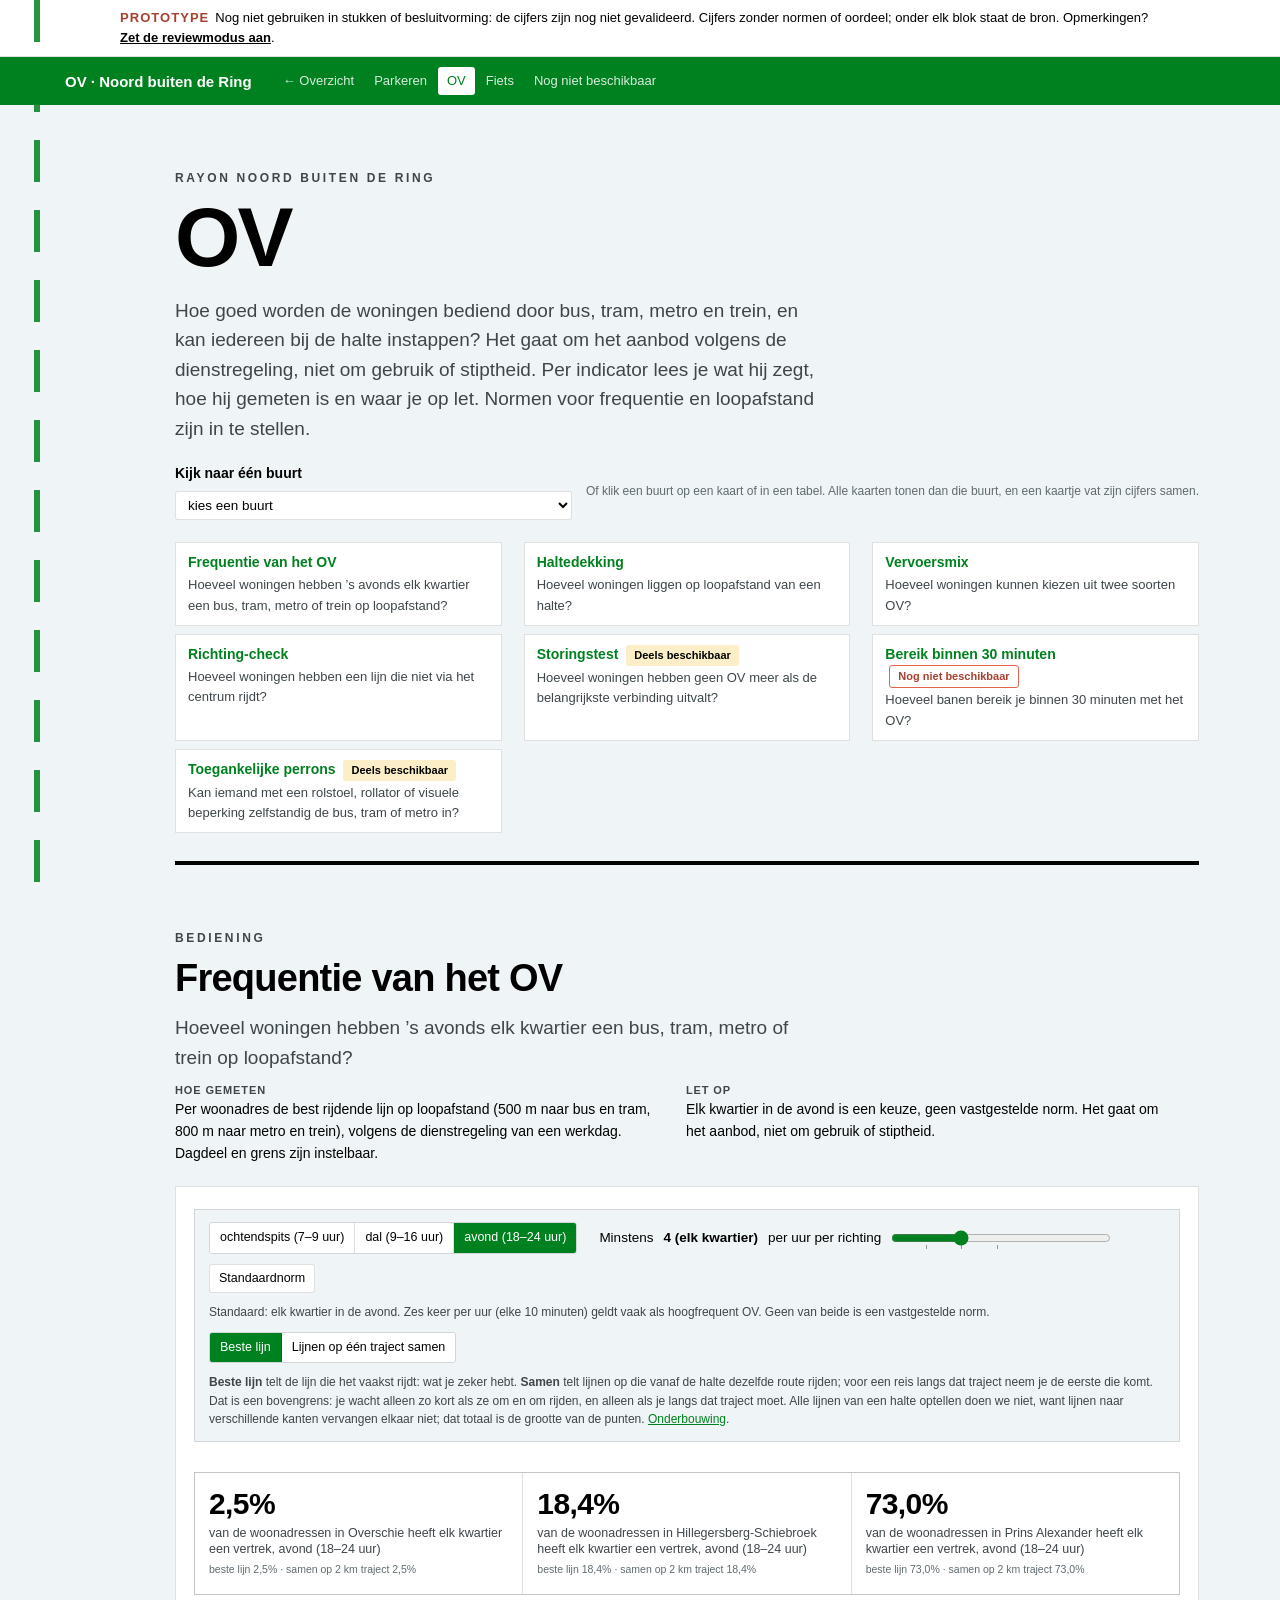
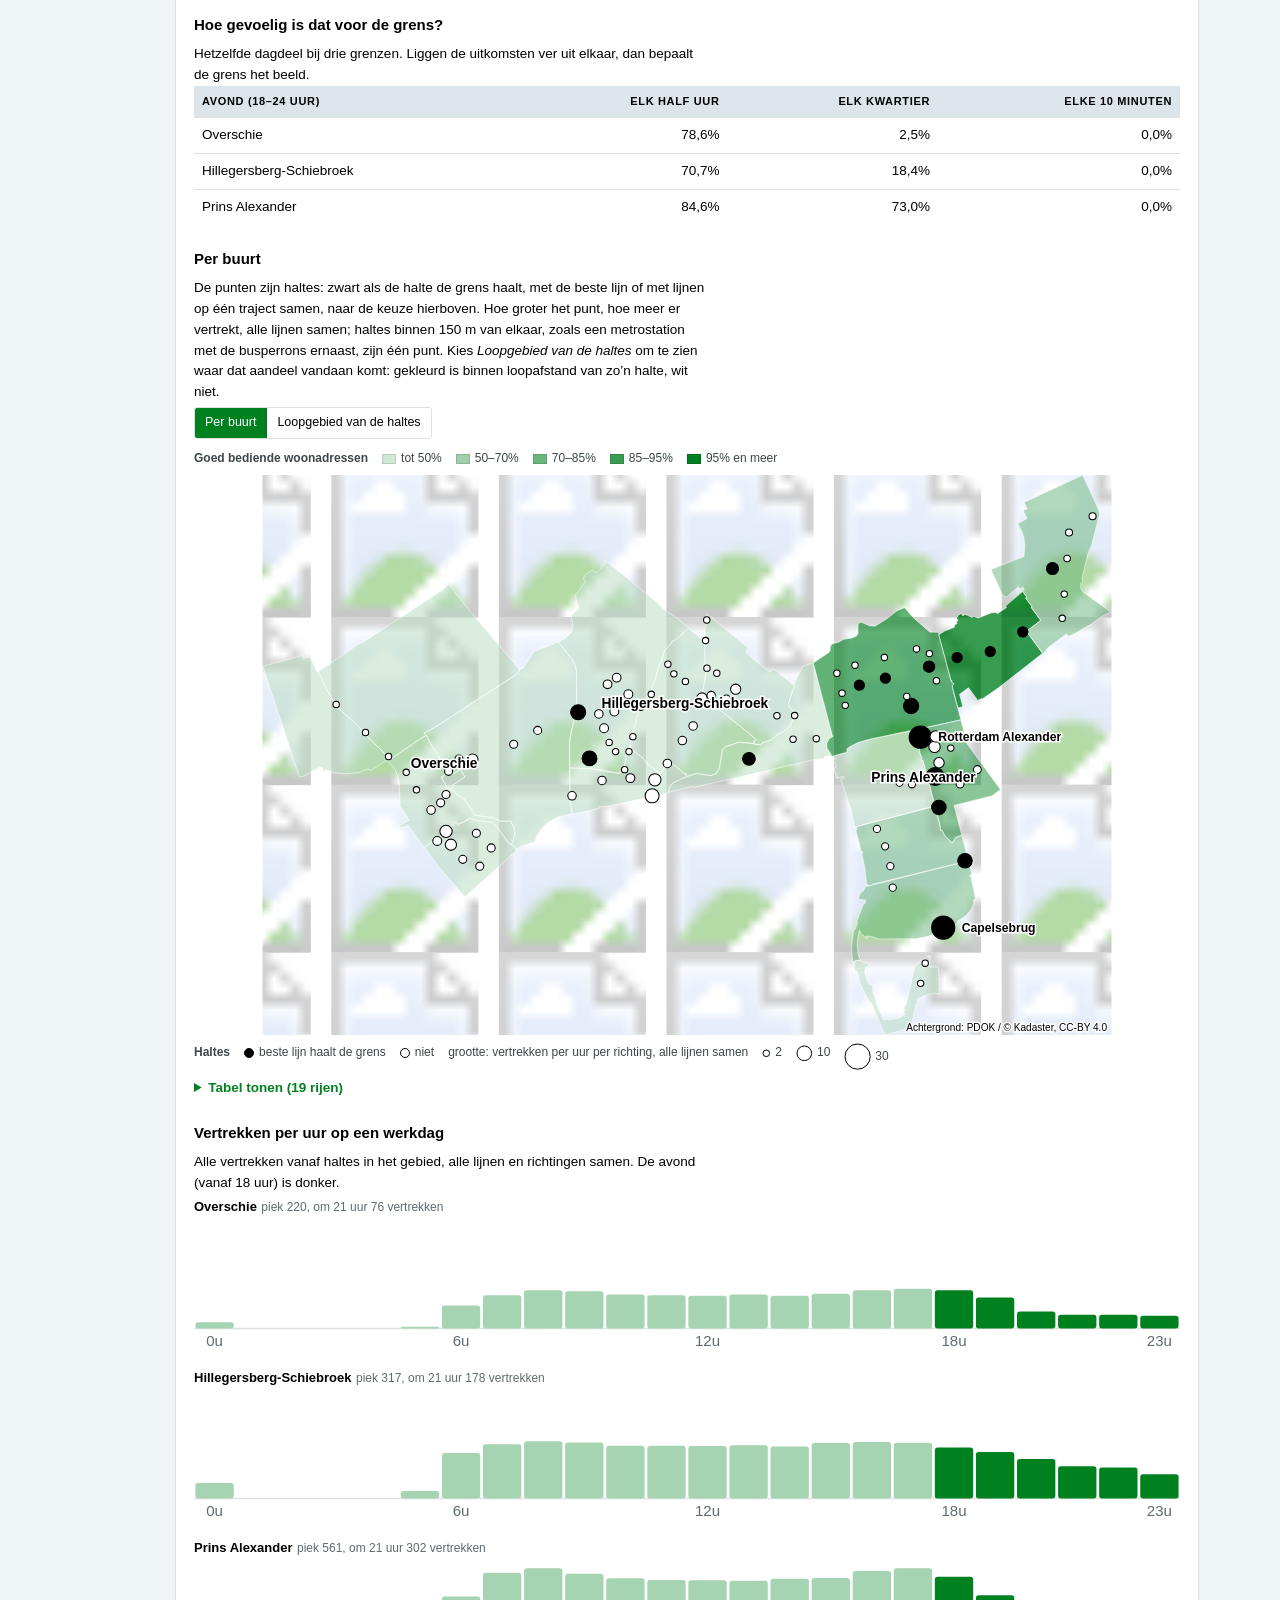
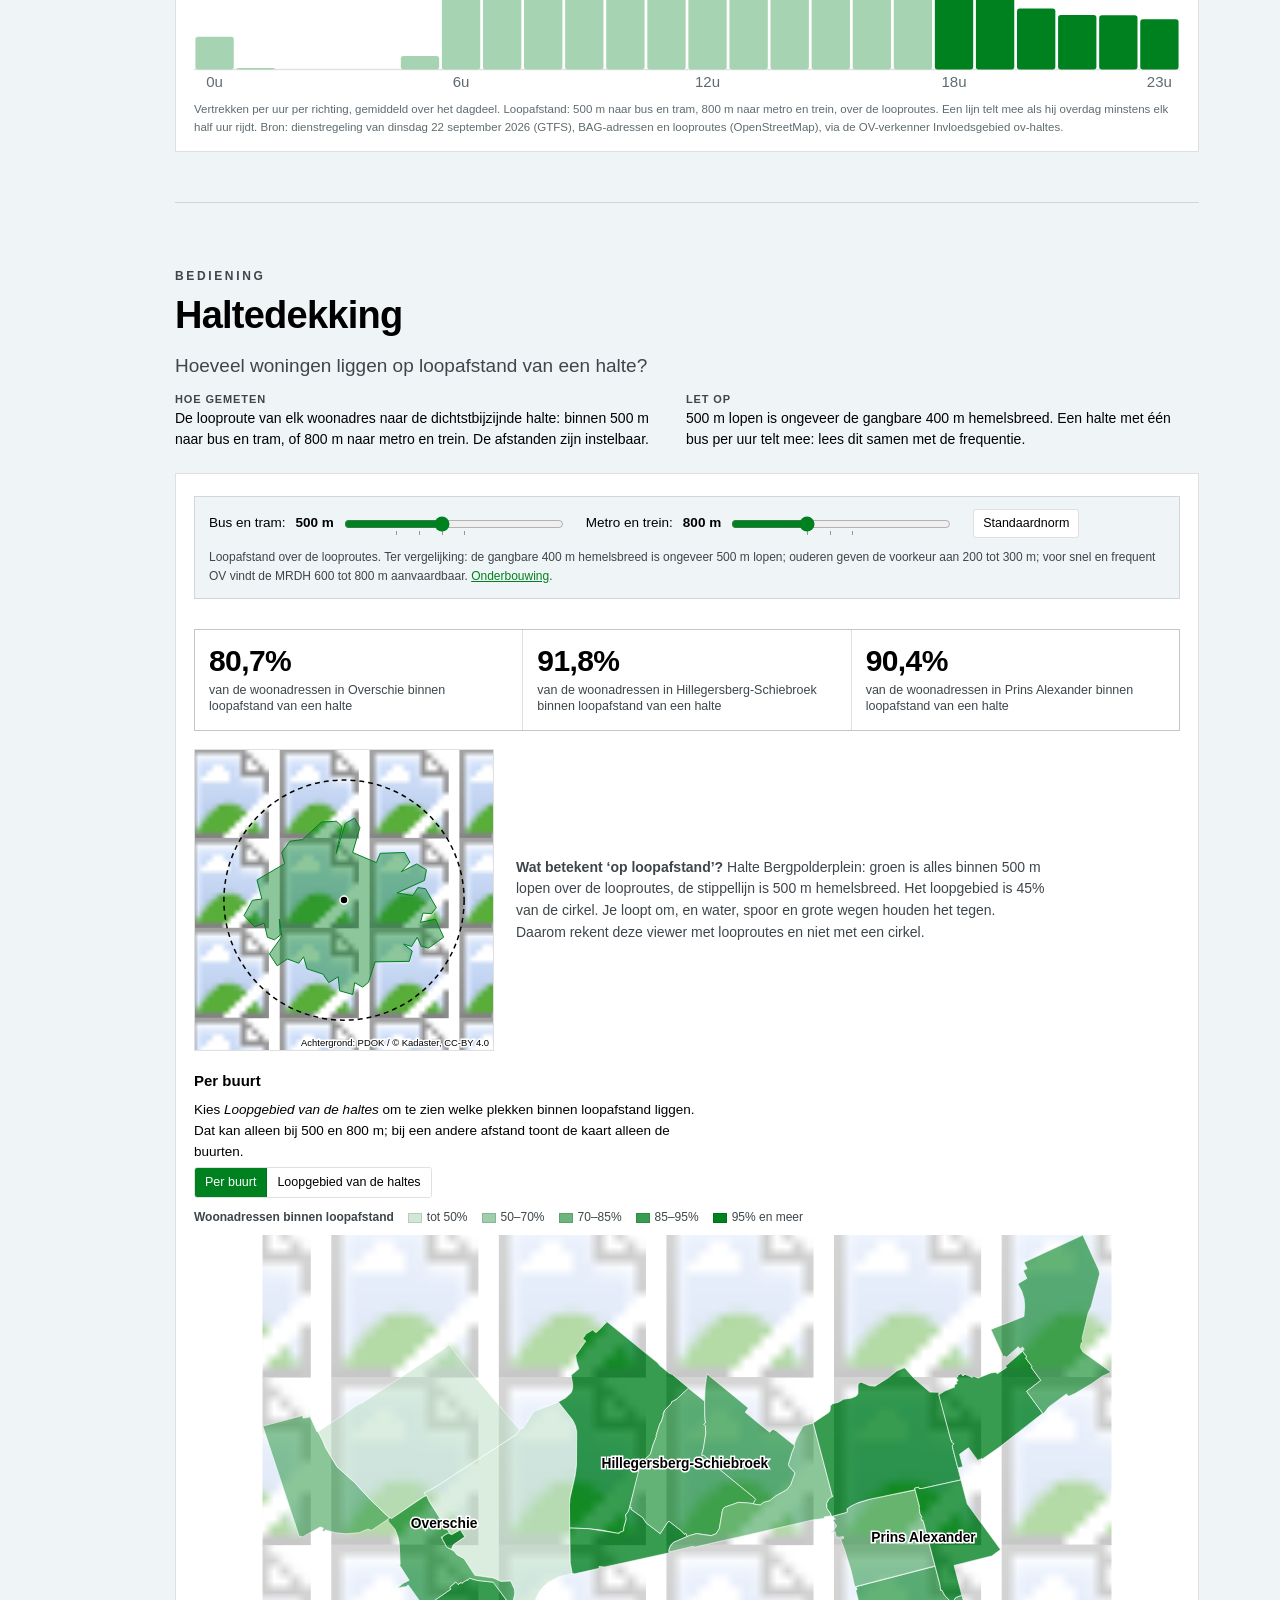
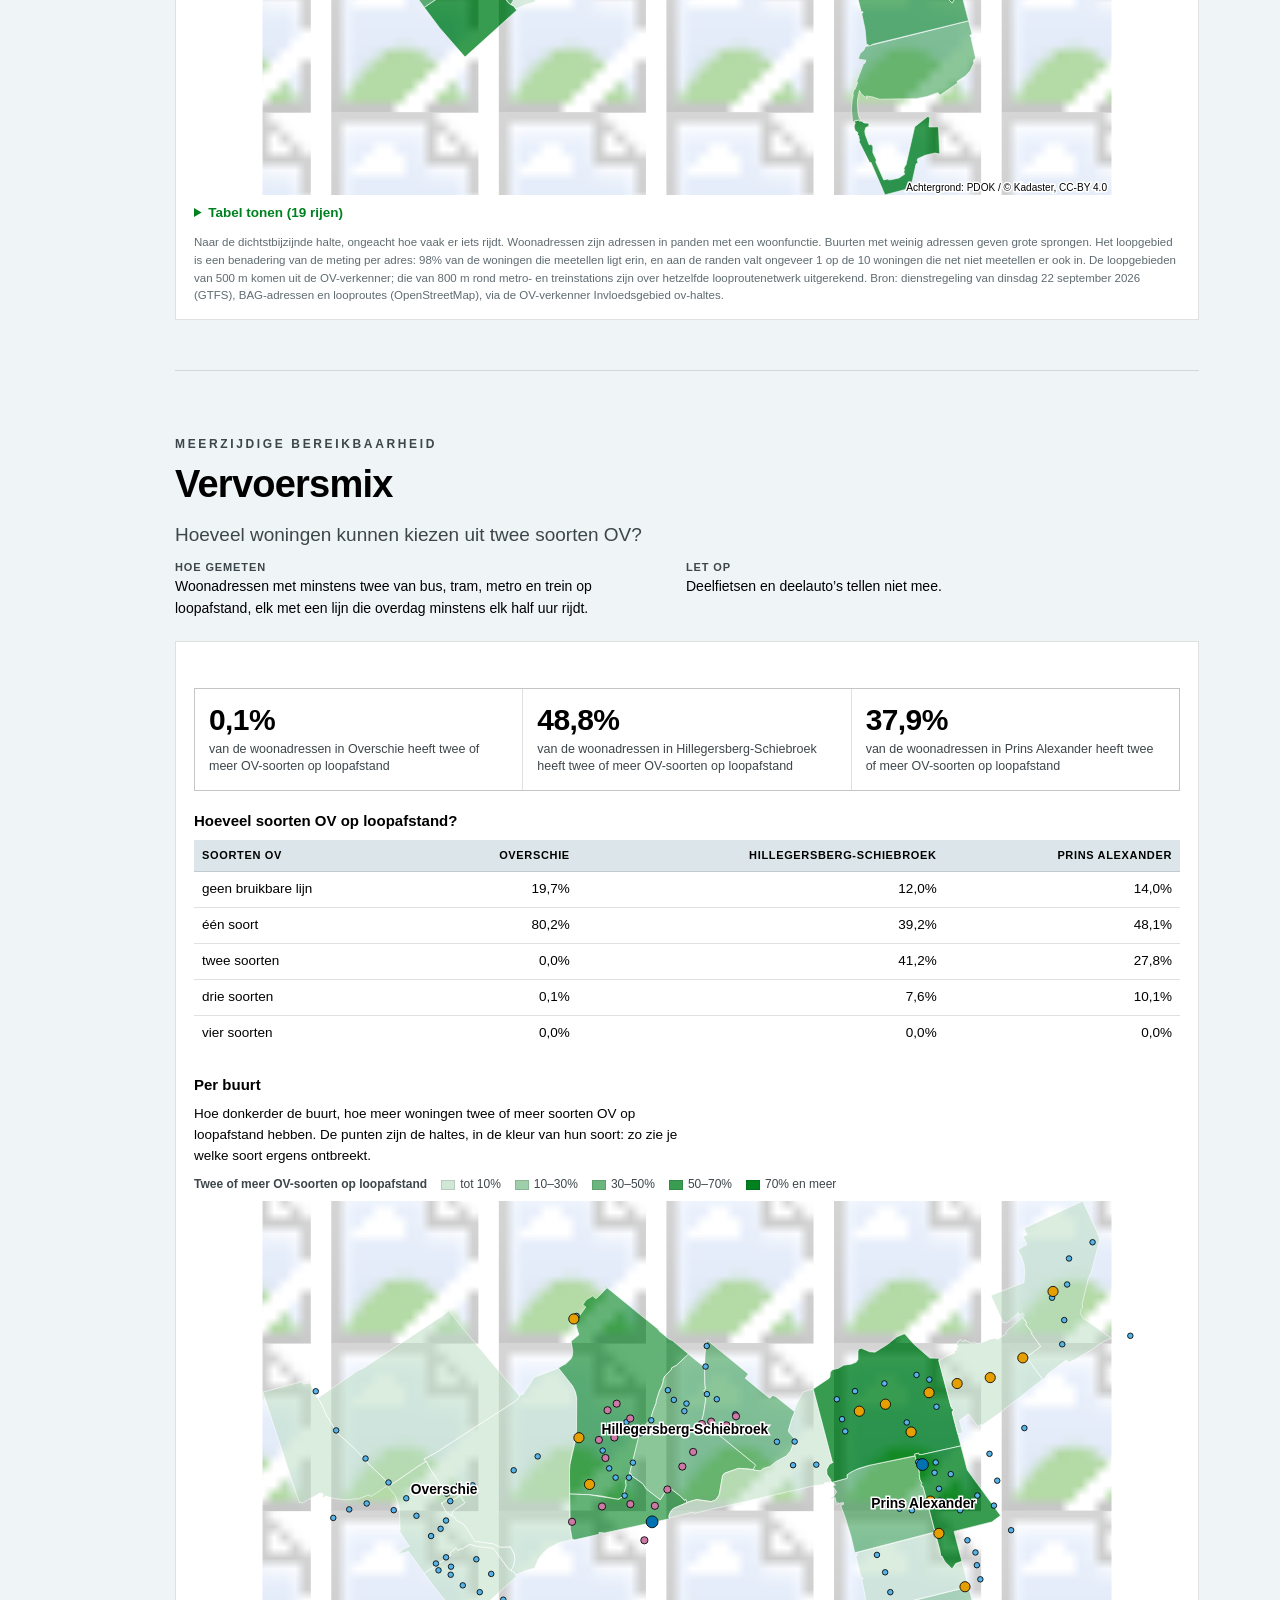
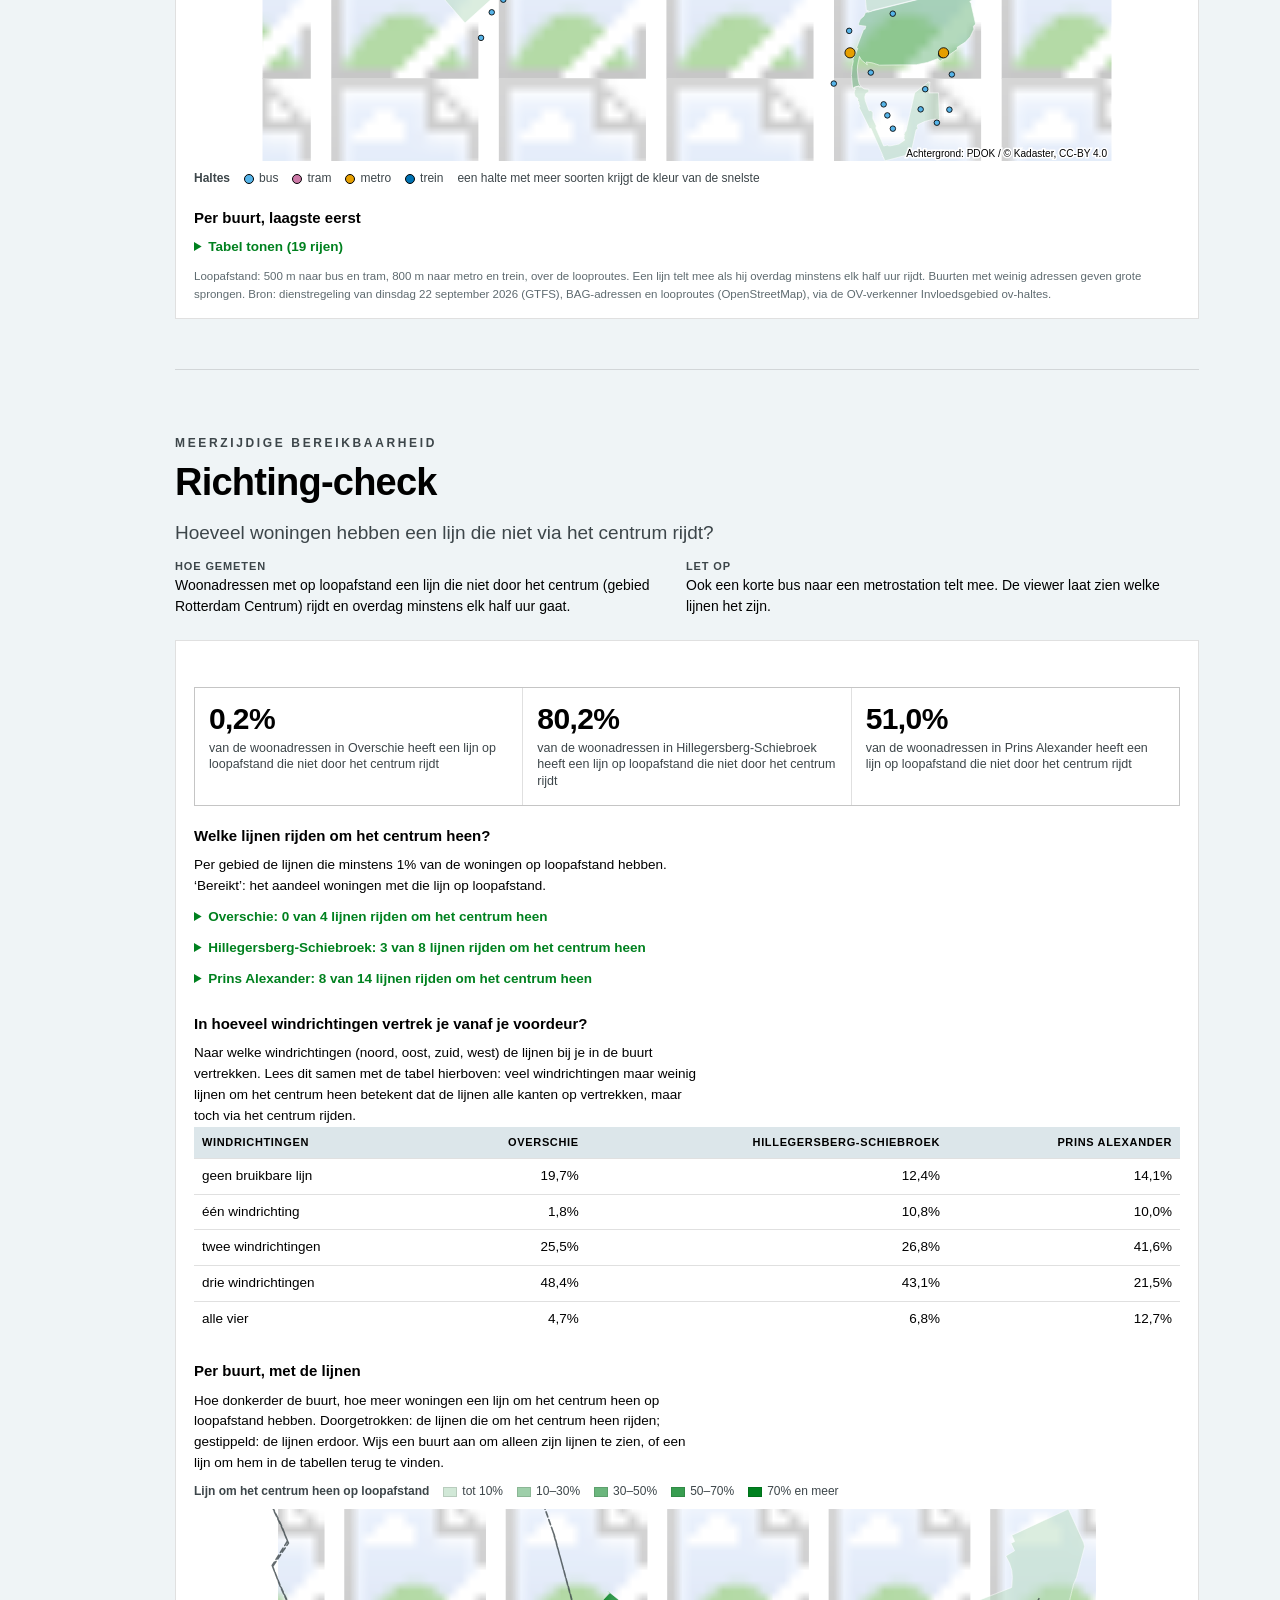
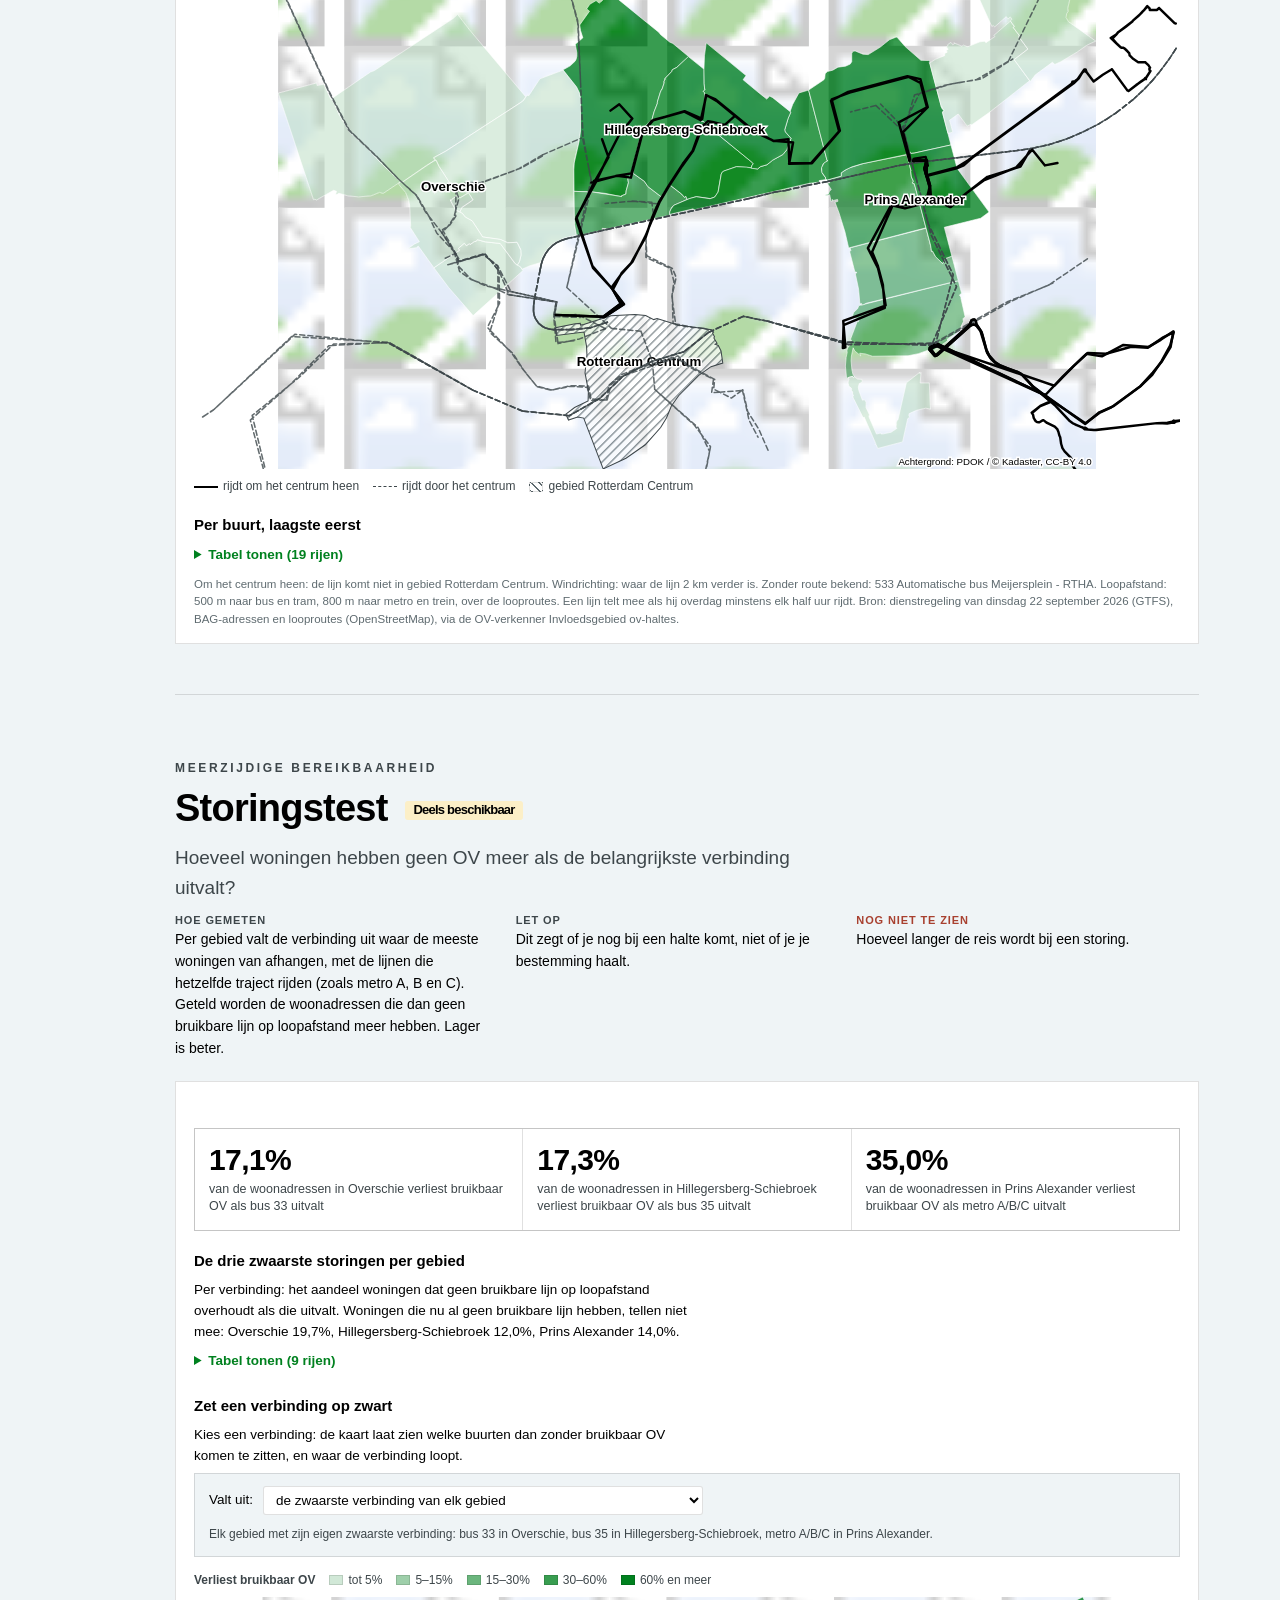
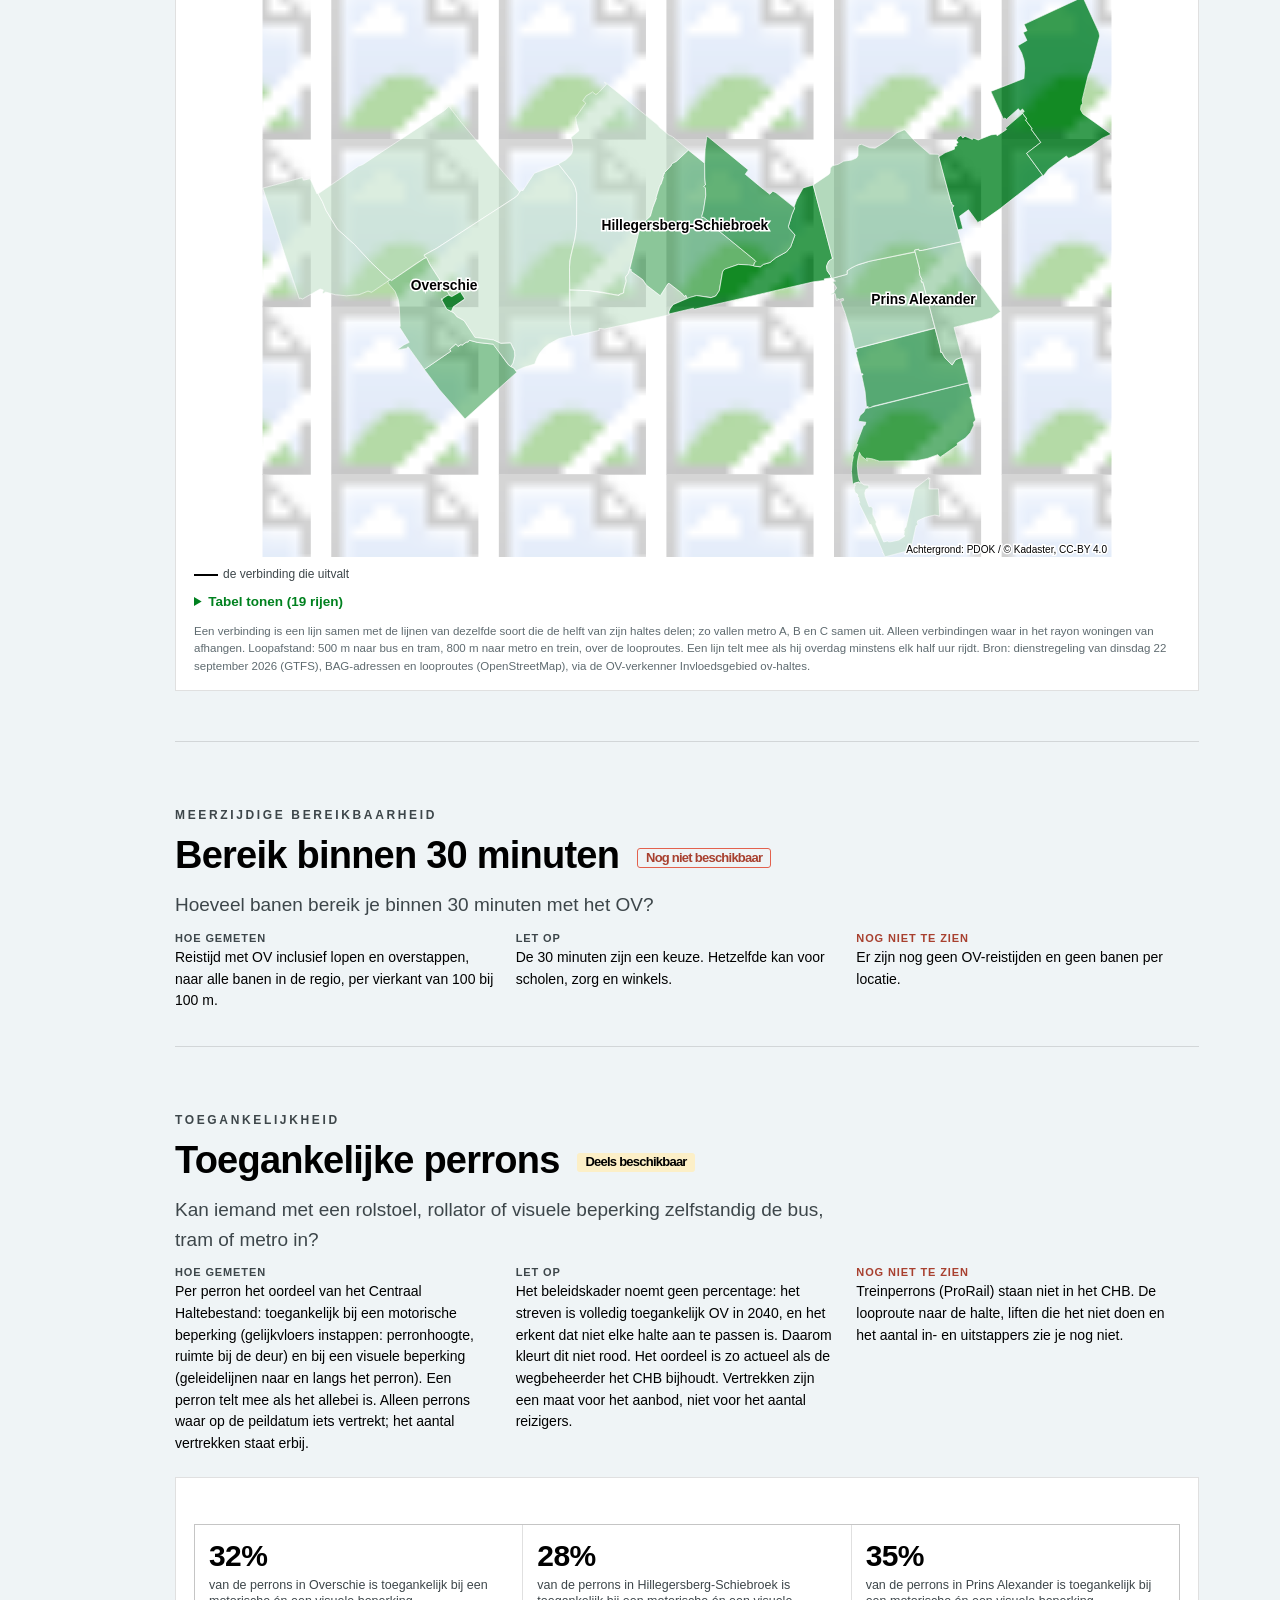
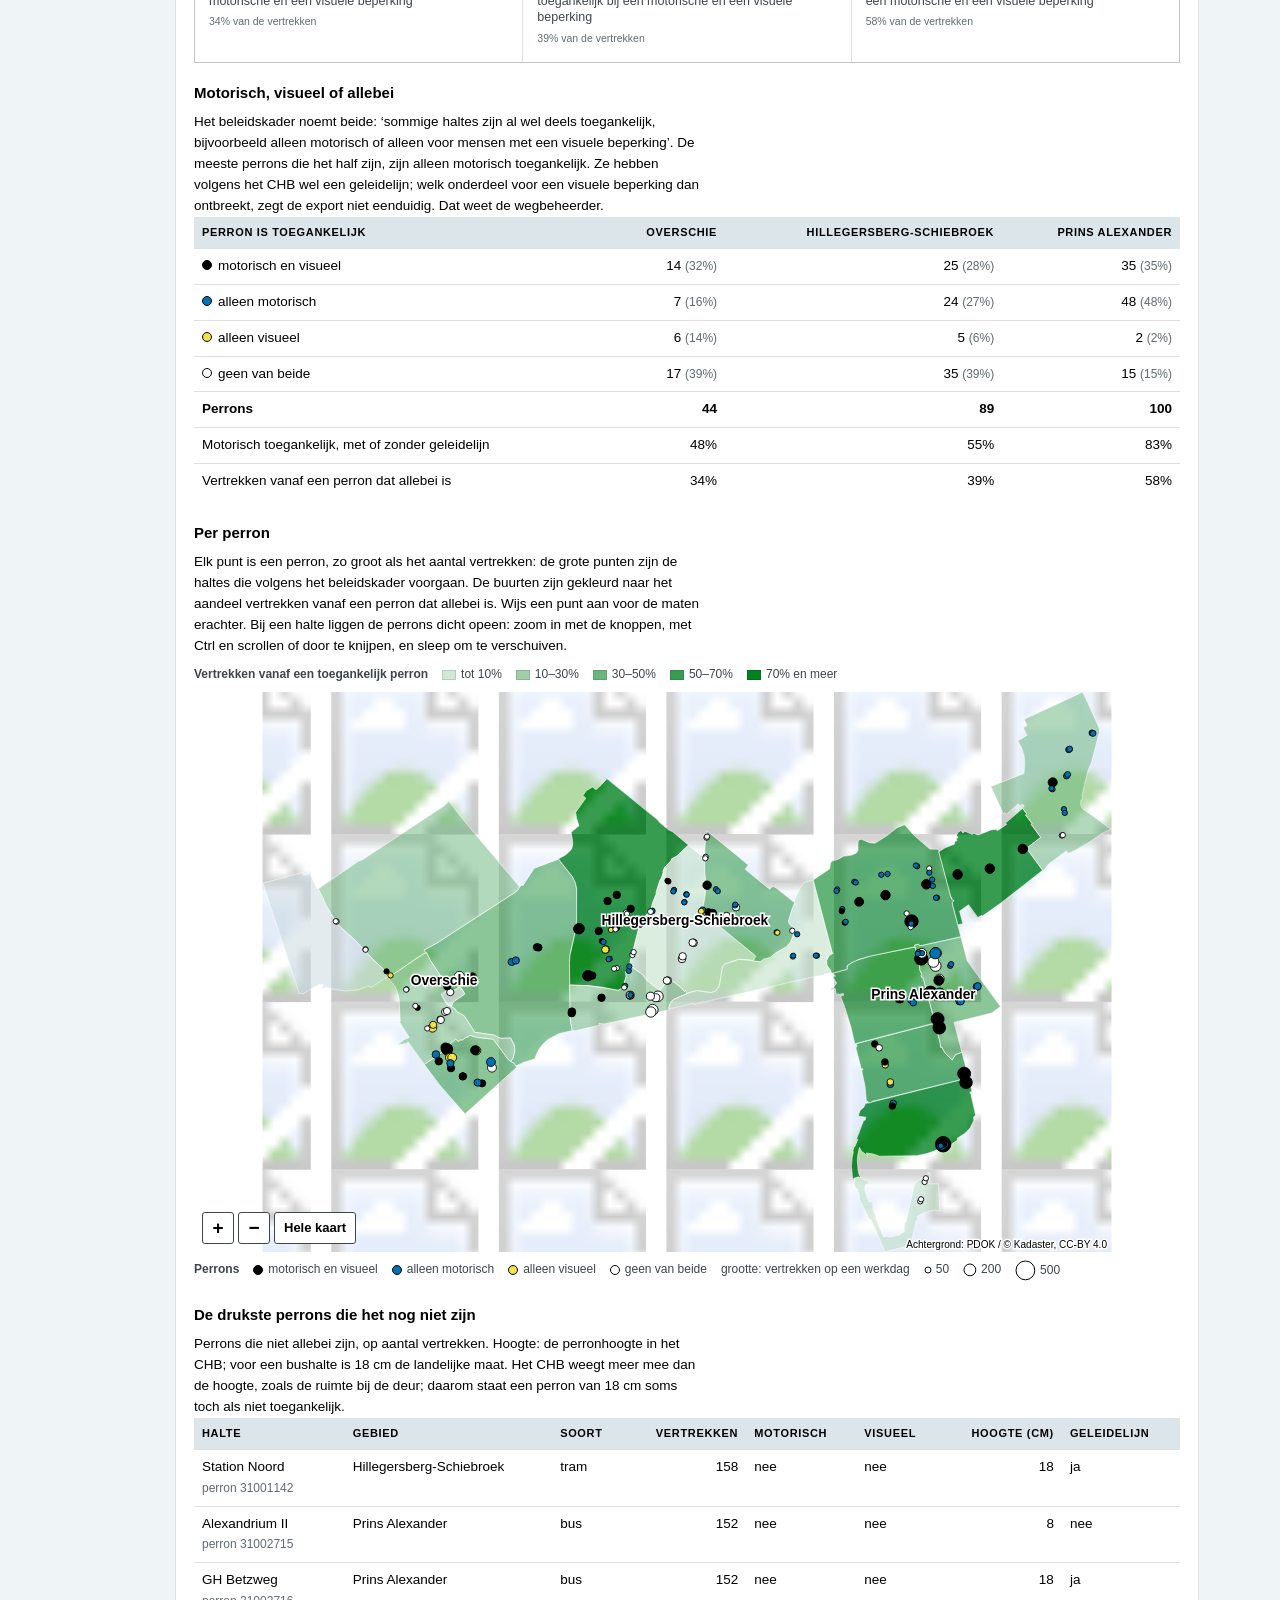
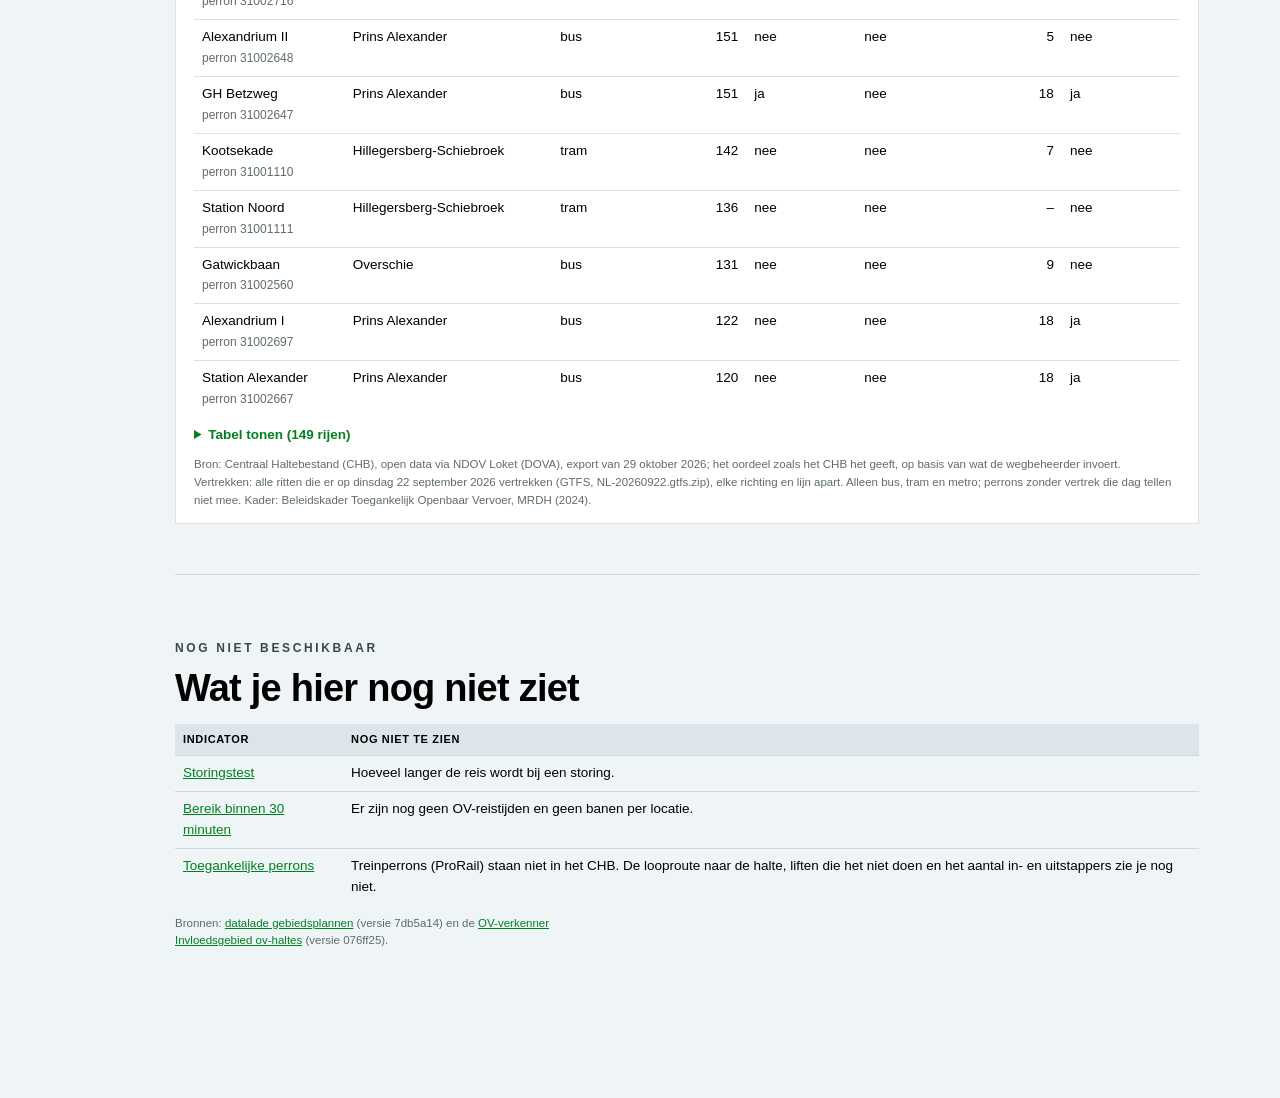
==== commit 1519e2b0: "Fiets als derde thema: maaswijdte, ontbrekende schakels en stopkansen Nieuwe Fiets-viewer (fiets.htm" ====
--- a/ov.html
+++ b/ov.html
@@ -14,7 +14,7 @@
   <div class="hrow">
     <h3>OV · Noord buiten de Ring</h3>
     <nav aria-label="Pagina's">
-      <a href="index.html">← Overzicht</a><a href="parkeren.html">Parkeren</a><a href="ov.html" aria-current="page">OV</a><a href="#nodig">Nog niet beschikbaar</a>
+      <a href="index.html">← Overzicht</a><a href="parkeren.html">Parkeren</a><a href="ov.html" aria-current="page">OV</a><a href="fiets.html">Fiets</a><a href="#nodig">Nog niet beschikbaar</a>
     </nav>
   </div>
 </header>
--- a/css/basis.css
+++ b/css/basis.css
@@ -181,6 +181,18 @@
 .legenda-rij i.streep.stippel{border-top:1.5px dashed var(--asfalt-zacht)}
 .legenda-rij i.arcering{background:repeating-linear-gradient(45deg,var(--stil) 0 1.4px,var(--wit) 1.4px 6px)}
 .knoppen.laag{margin:4px 0 2px}
+/* ---------- fietskaarten: netwerkkaart per niveau, ontbrekende schakels ---------- */
+.kaart-svg path.fnet{fill:none;fill-opacity:1;stroke-linecap:round;stroke-linejoin:round;pointer-events:none}
+.kaart-svg path.fnet.fiets_primary{stroke:var(--asfalt);stroke-width:2.4}
+.kaart-svg path.fnet.fiets_secondary{stroke:var(--asfalt-zacht);stroke-width:1.5}
+.kaart-svg path.fnet.fiets_tertiary{stroke:var(--stil);stroke-width:.9}
+.kaart-svg path.schakel{fill:none;fill-opacity:1;stroke:var(--rood);stroke-width:4;stroke-dasharray:6 3;stroke-linecap:butt;pointer-events:stroke;cursor:pointer}
+.kaart-svg path.schakel:hover{stroke:var(--rood);stroke-width:6}
+.kaart-svg path.maas{stroke:var(--wit);stroke-width:.5;fill-opacity:.8}
+.legenda-rij i.streep.fiets_primary{border-top:2.4px solid var(--asfalt)}
+.legenda-rij i.streep.fiets_secondary{border-top:1.5px solid var(--asfalt-zacht)}
+.legenda-rij i.streep.fiets_tertiary{border-top:1px solid var(--stil)}
+.legenda-rij i.streep.schakel{border-top:4px dashed var(--rood)}
 /* Inzoomen: lijnen houden hun dikte op het scherm. Verticaal vegen blijft de pagina scrollen
    tot je ingezoomd bent; daarna verschuift een vinger de kaart. */
 .zoomkader{position:relative}
